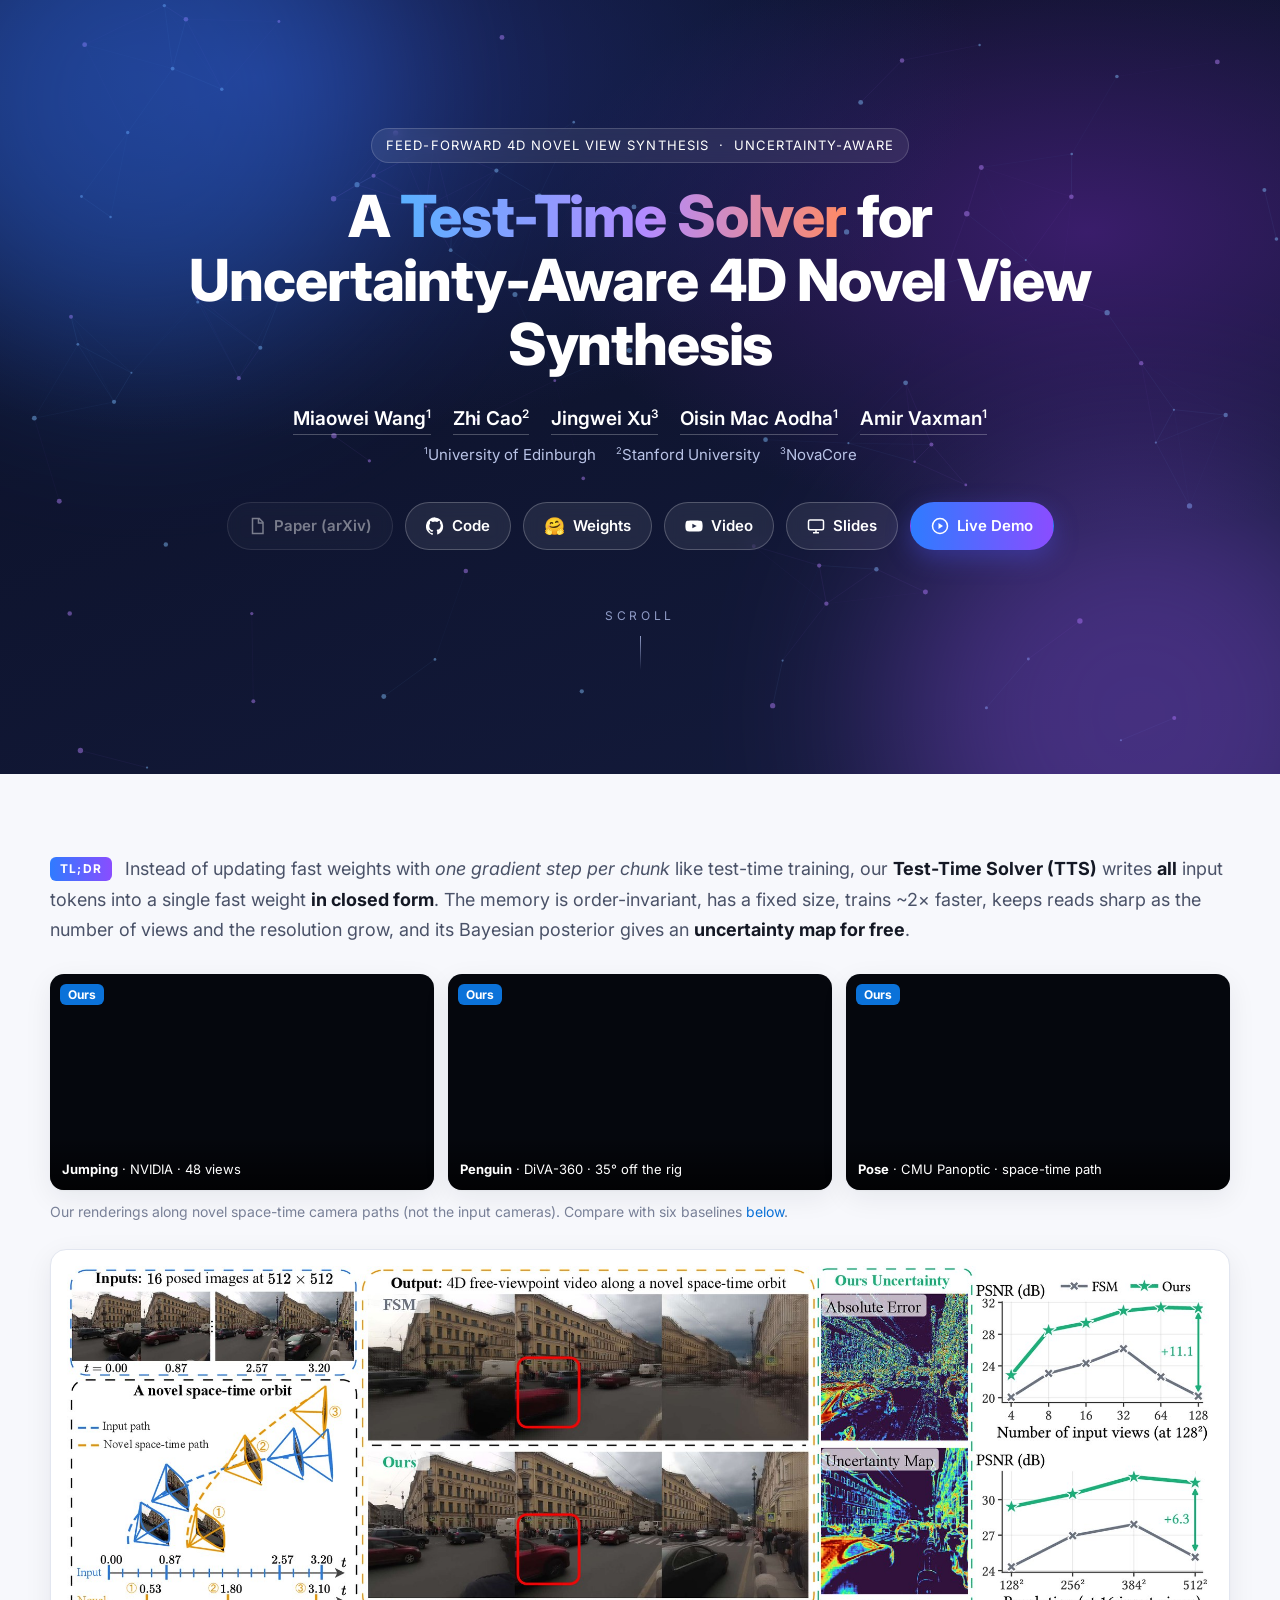
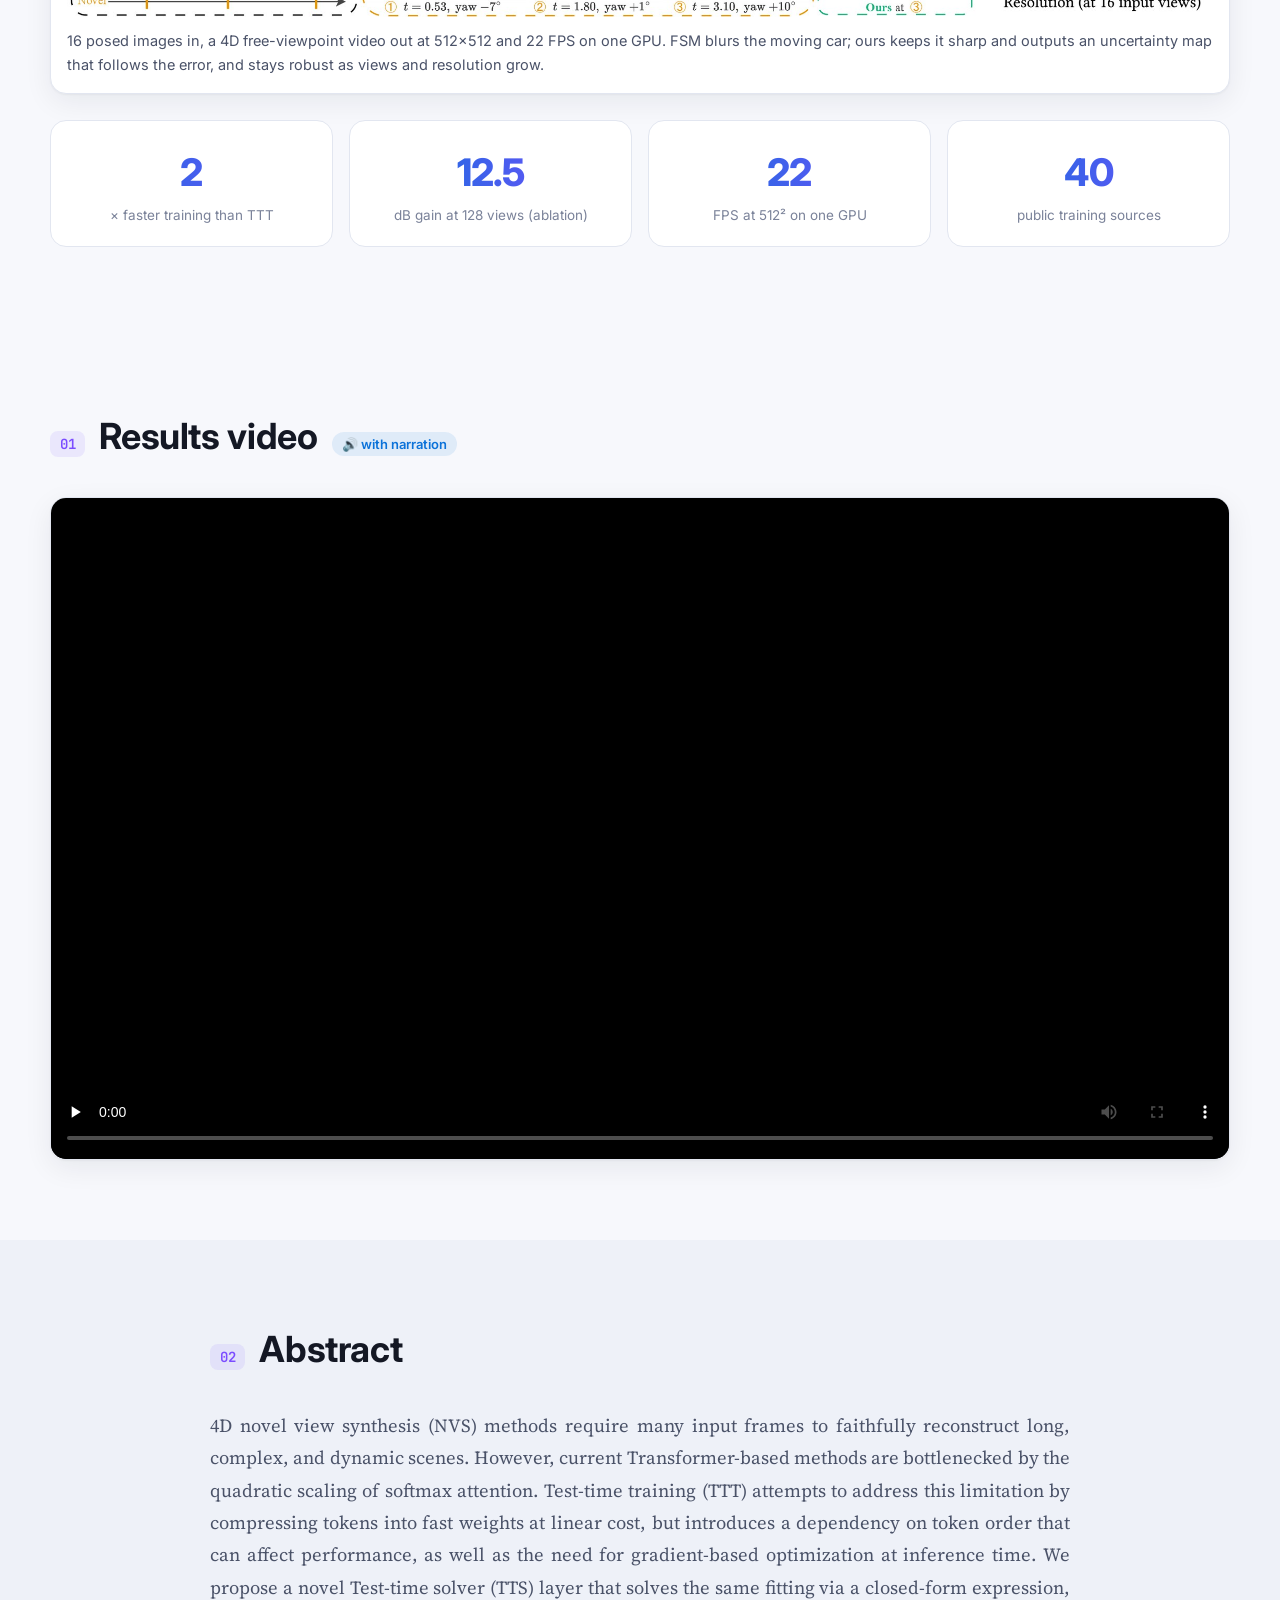
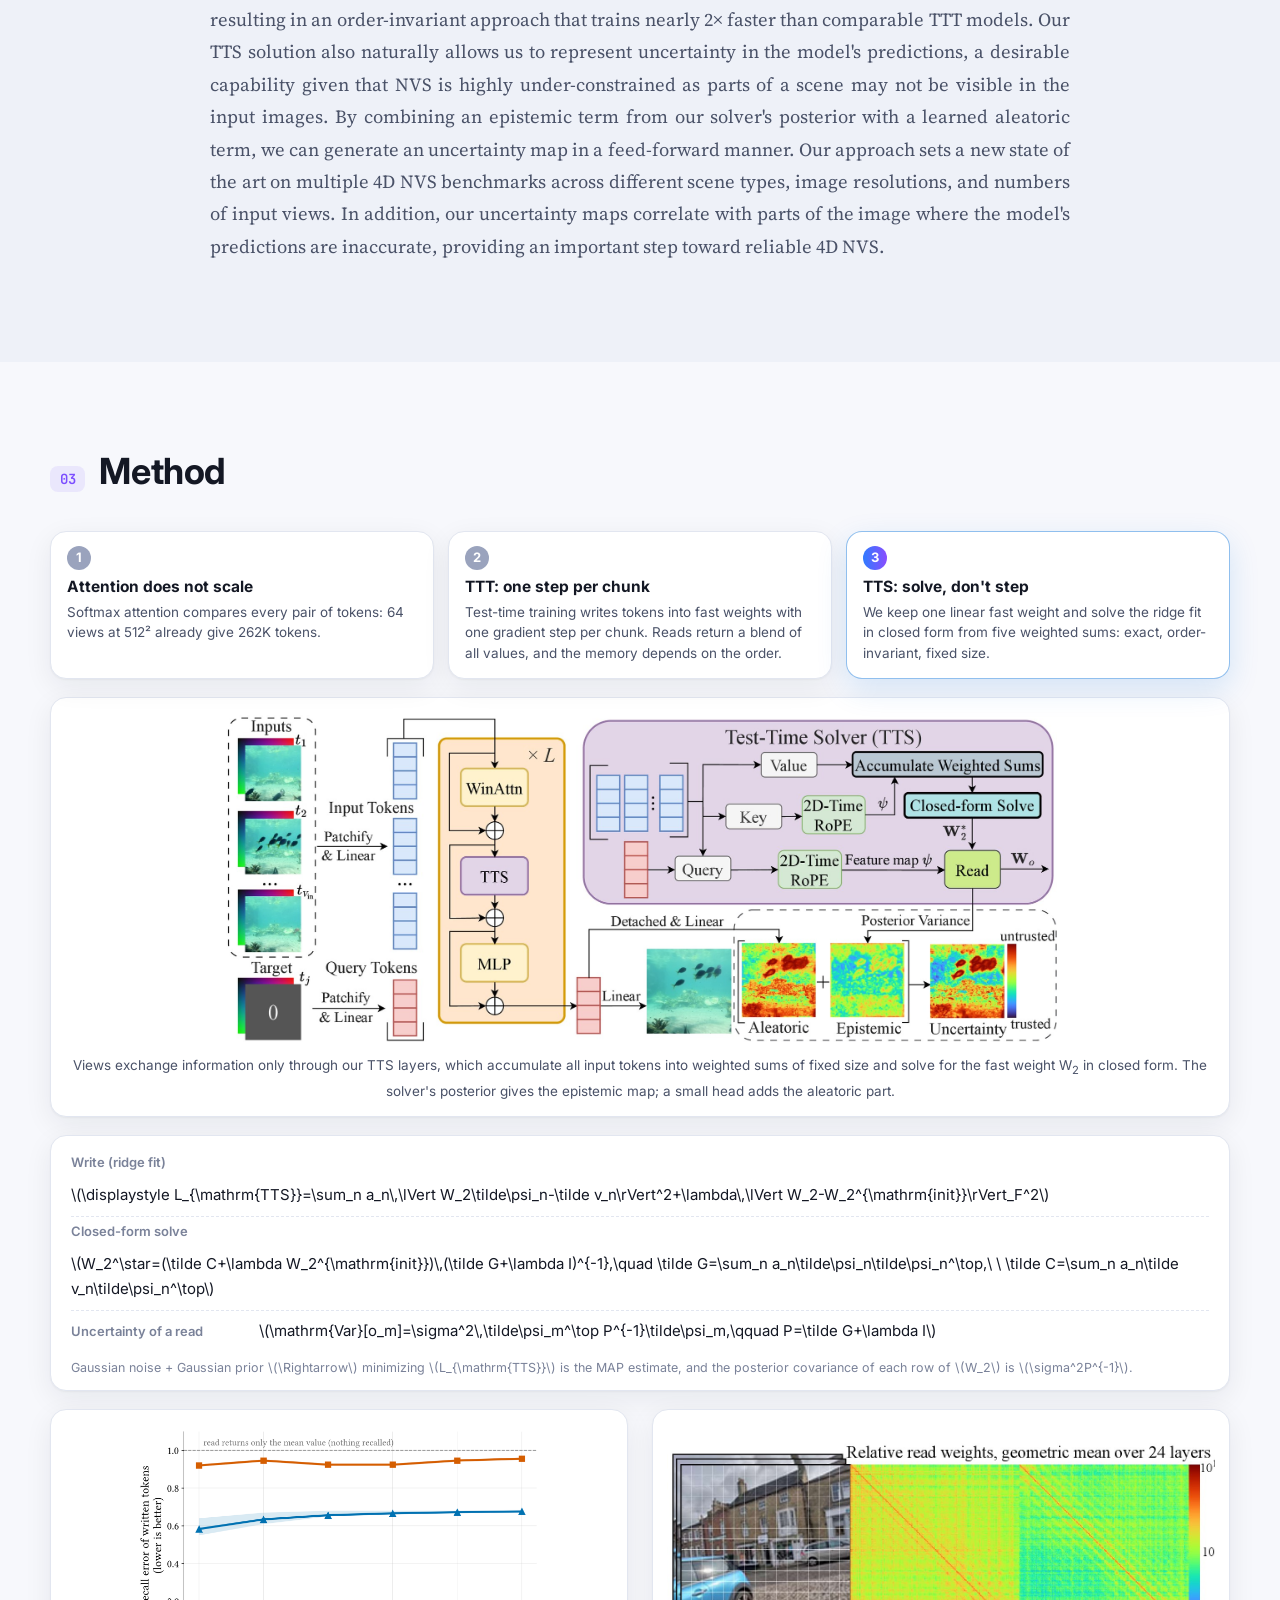
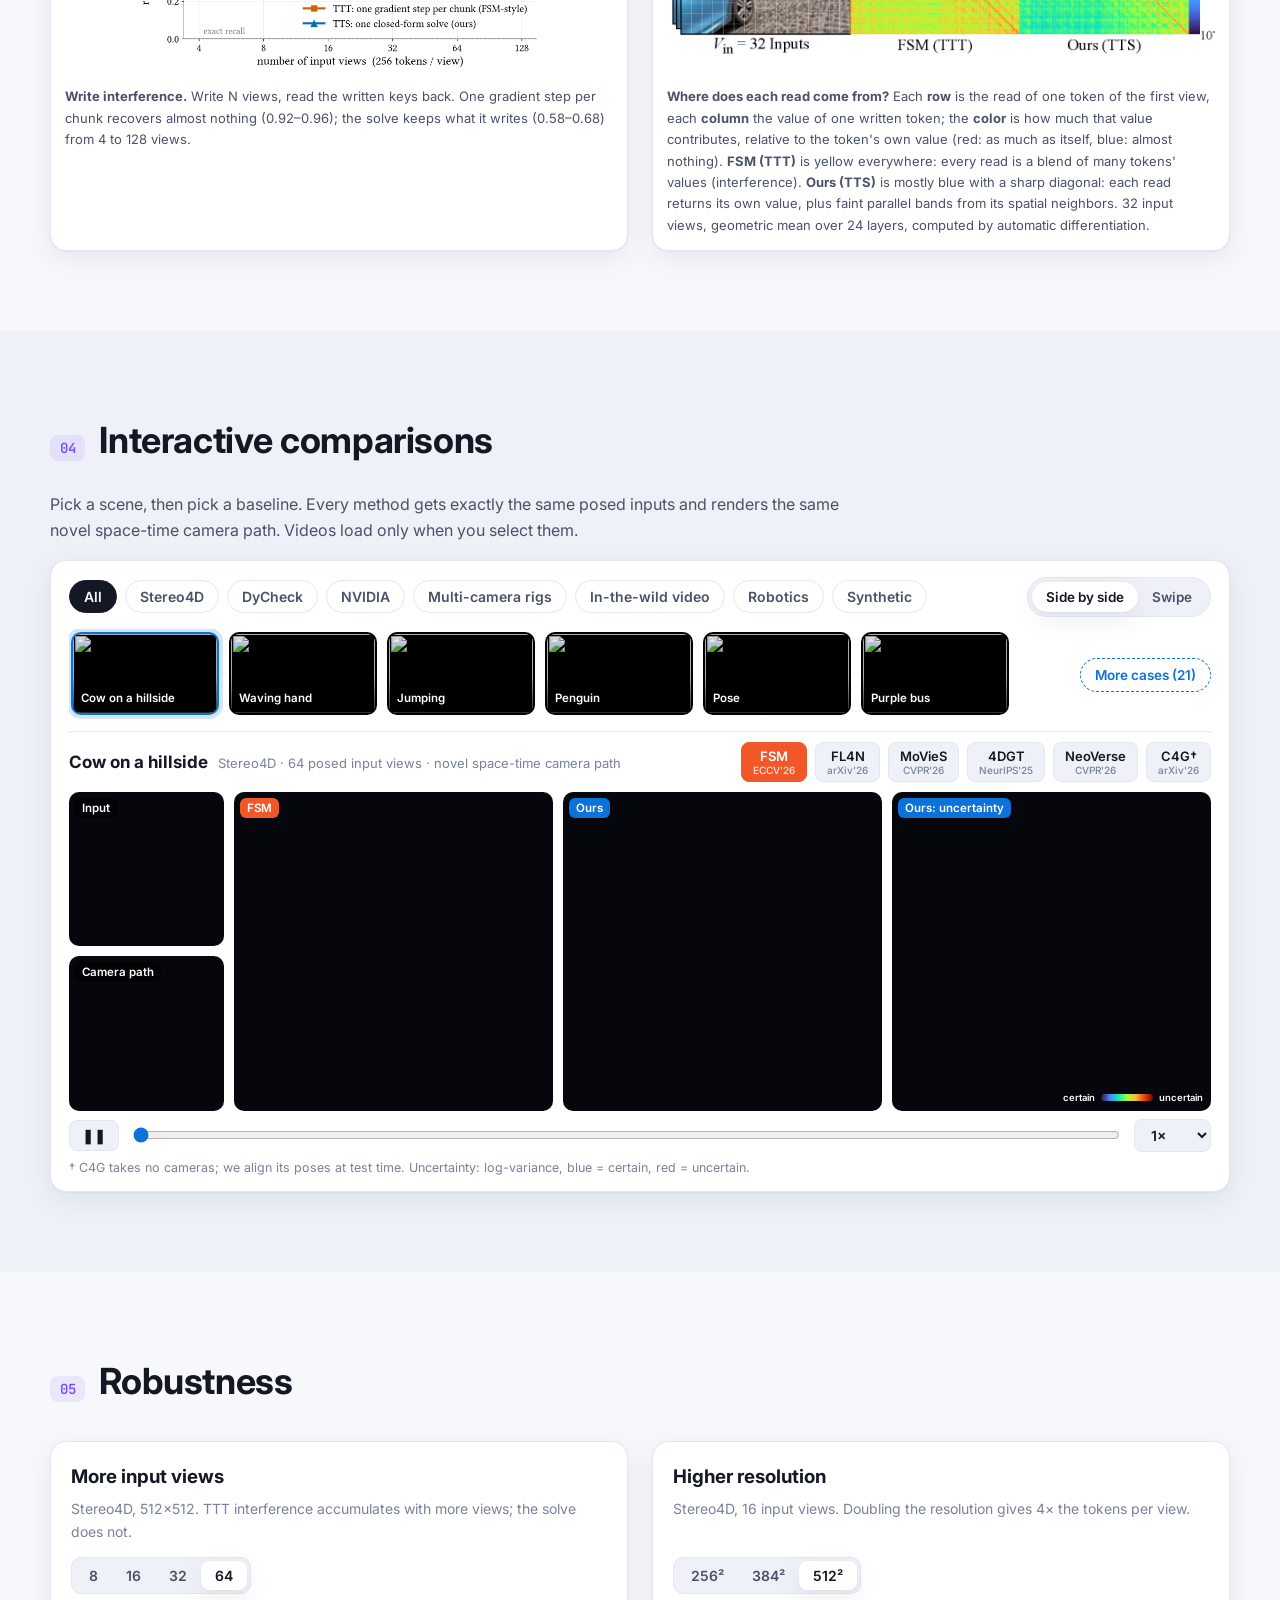
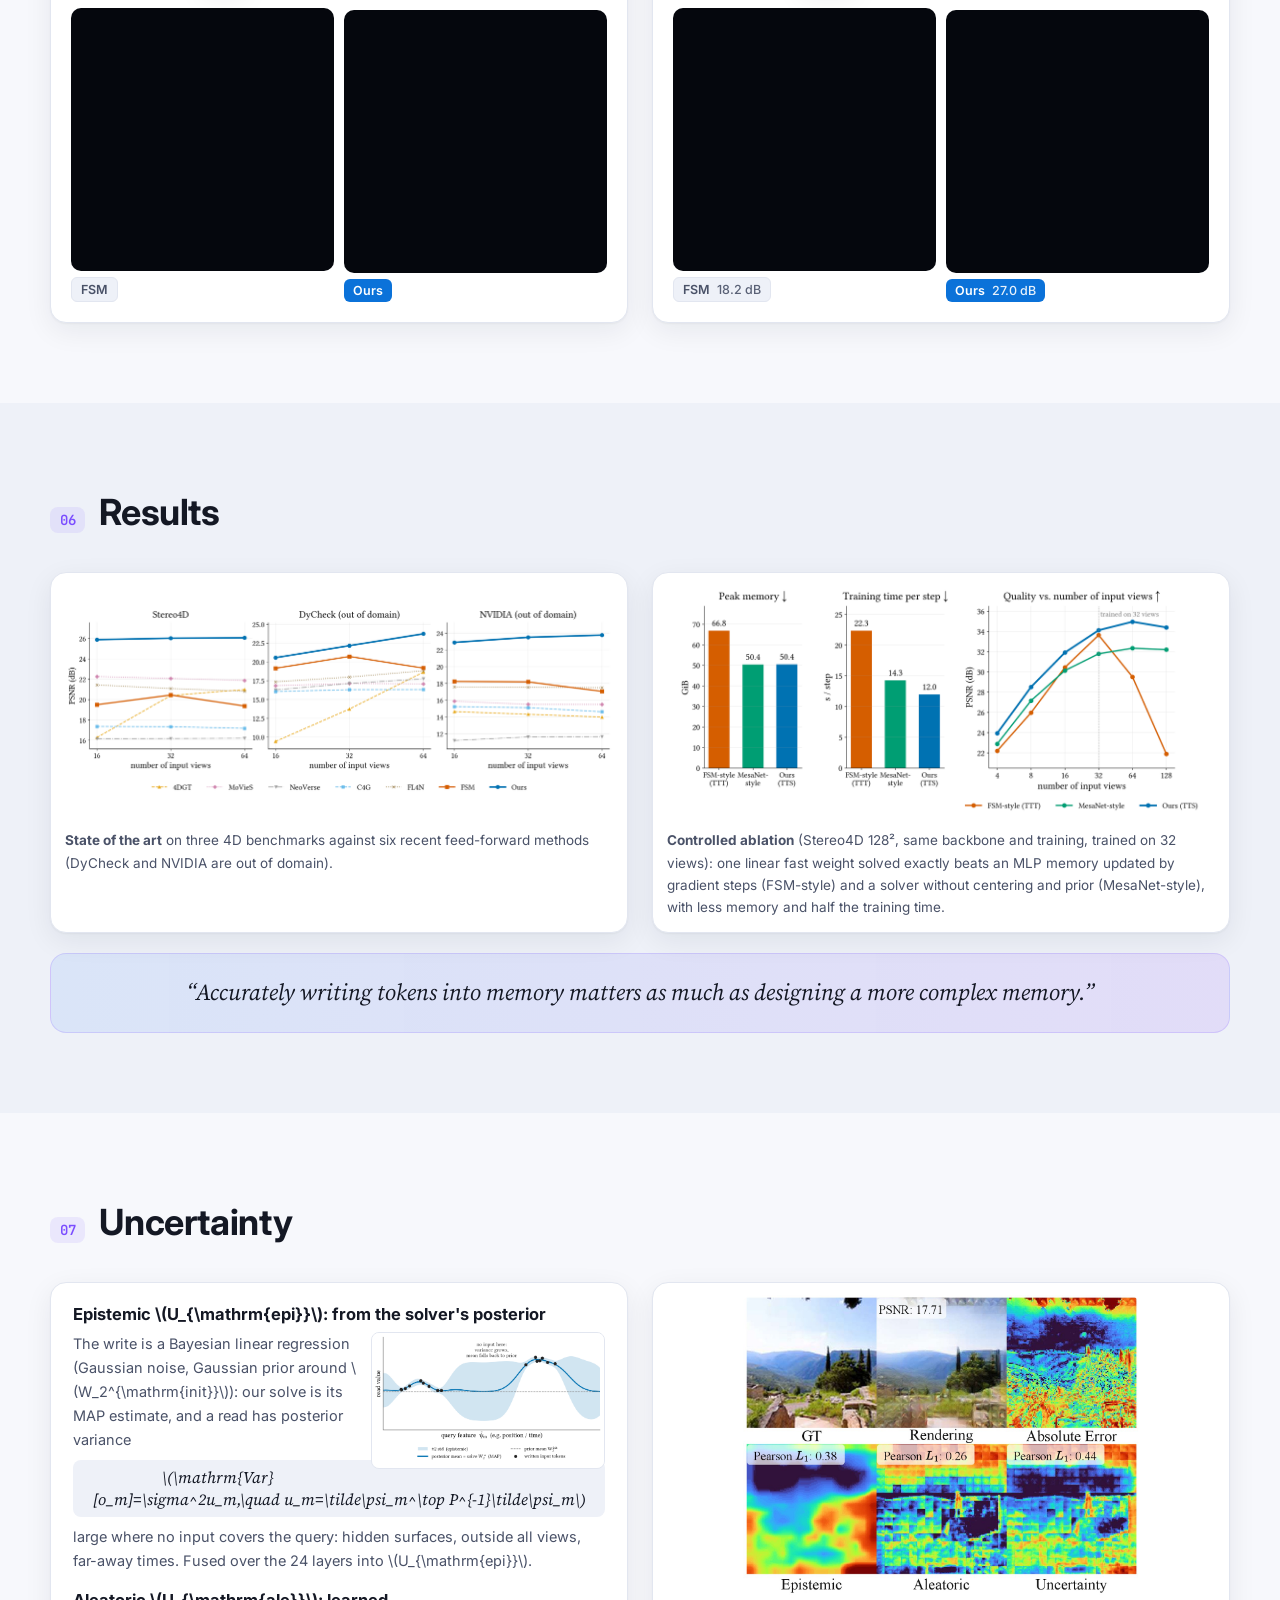
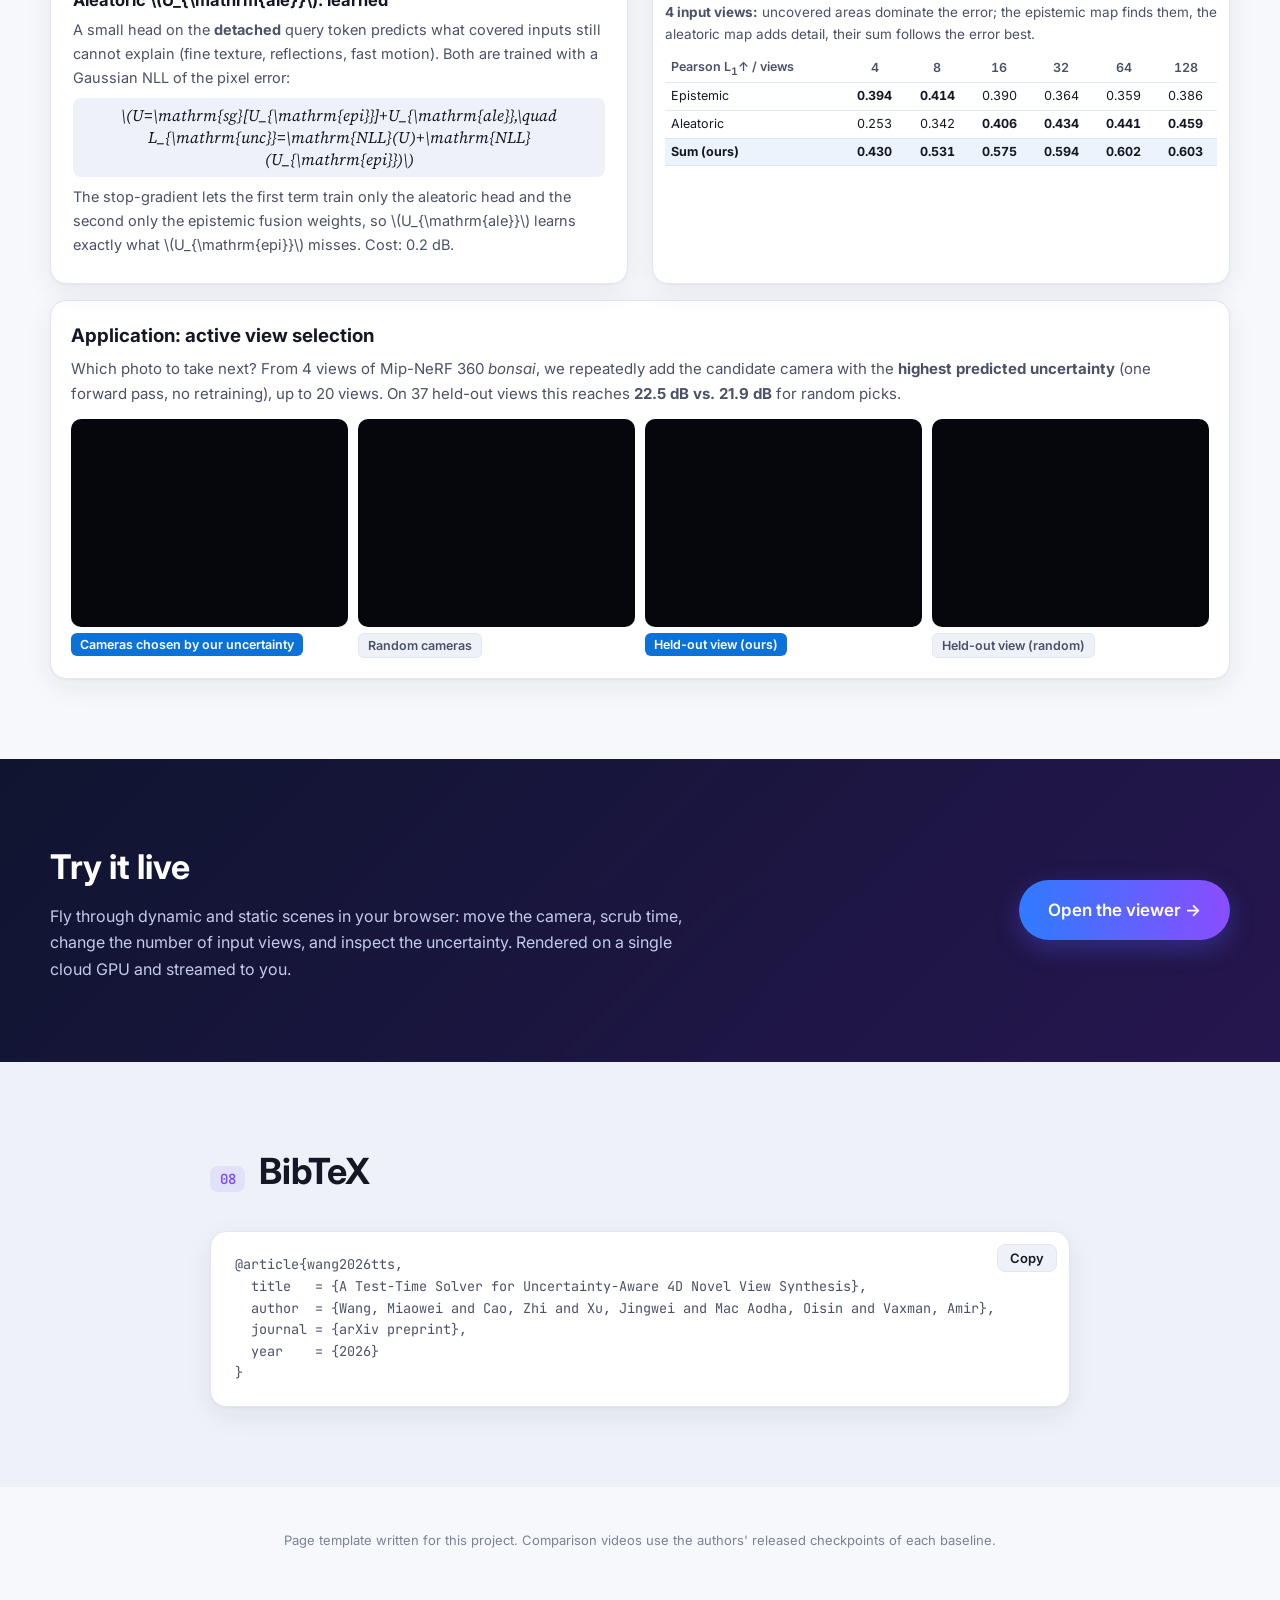
==== docs/index.html @ 7bef9f1d "Active view selection: concise text Co-Authored-By: Claude Opus 5.5 <noreply@anthropic.com>" ====
<!DOCTYPE html>
<html lang="en">
<head>
<meta charset="utf-8">
<meta name="viewport" content="width=device-width, initial-scale=1">
<title>TTS: A Test-Time Solver for Uncertainty-Aware 4D Novel View Synthesis</title>
<meta name="description" content="A feed-forward 4D novel view synthesis model built on a closed-form test-time solver layer, with per-pixel uncertainty maps.">
<meta property="og:title" content="A Test-Time Solver for Uncertainty-Aware 4D Novel View Synthesis">
<meta property="og:description" content="Write all input tokens into one fast weight in closed form: order-invariant, ~2x faster to train than TTT, and uncertainty for free.">
<meta property="og:image" content="static/img/teaser.jpg">
<link rel="icon" href="static/img/favicon.svg" type="image/svg+xml">
<link rel="preconnect" href="https://fonts.googleapis.com">
<link rel="preconnect" href="https://fonts.gstatic.com" crossorigin>
<link href="https://fonts.googleapis.com/css2?family=Inter:wght@400;500;600;700;800&family=JetBrains+Mono:wght@400;500&family=Source+Serif+4:ital,opsz,wght@0,8..60,400;0,8..60,600;1,8..60,400&display=swap" rel="stylesheet">
<link rel="stylesheet" href="https://cdn.jsdelivr.net/npm/katex@0.16.11/dist/katex.min.css">
<script defer src="https://cdn.jsdelivr.net/npm/katex@0.16.11/dist/katex.min.js"></script>
<script defer src="https://cdn.jsdelivr.net/npm/katex@0.16.11/dist/contrib/auto-render.min.js"
  onload="renderMathInElement(document.body,{delimiters:[{left:'\\[',right:'\\]',display:true},{left:'\\(',right:'\\)',display:false}]})"></script>
<link rel="stylesheet" href="static/css/style.css?v=20261127115104">
</head>
<body>

<!-- ======================= HERO ======================= -->
<header class="hero">
  <canvas id="hero-canvas" aria-hidden="true"></canvas>
  <div class="hero-glow g1"></div><div class="hero-glow g2"></div>
  <div class="hero-inner">
    <div class="badge">Feed-forward 4D Novel View Synthesis &nbsp;·&nbsp; Uncertainty-Aware</div>
    <h1>A <span class="grad">Test-Time Solver</span> for<br>Uncertainty-Aware 4D Novel View Synthesis</h1>
    <div class="authors">
      <a href="https://wangmiaowei.github.io/" target="_blank" rel="noopener">Miaowei Wang<sup>1</sup></a>
      <a href="https://excitedbutter.github.io/" target="_blank" rel="noopener">Zhi Cao<sup>2</sup></a>
      <a href="https://github.com/xjwxjw" target="_blank" rel="noopener">Jingwei Xu<sup>3</sup></a>
      <a href="https://homepages.inf.ed.ac.uk/omacaod/" target="_blank" rel="noopener">Oisin Mac Aodha<sup>1</sup></a>
      <a href="https://avaxman.github.io/" target="_blank" rel="noopener">Amir Vaxman<sup>1</sup></a>
    </div>
    <div class="affils">
      <span><sup>1</sup>University of Edinburgh</span>
      <span><sup>2</sup>Stanford University</span>
      <span><sup>3</sup>NovaCore</span>
    </div>
    <nav class="links">
      <a class="btn" id="lnk-paper" href="#" target="_blank" rel="noopener"><svg viewBox="0 0 24 24"><path d="M6 2h9l5 5v15H6z" fill="none" stroke="currentColor" stroke-width="2"/><path d="M14 2v6h6" fill="none" stroke="currentColor" stroke-width="2"/></svg>Paper (arXiv)</a>
      <a class="btn" id="lnk-code" href="https://github.com/wangmiaowei/TTS4D" target="_blank" rel="noopener"><svg viewBox="0 0 24 24"><path fill="currentColor" d="M12 .5a12 12 0 0 0-3.8 23.4c.6.1.8-.3.8-.6v-2.1c-3.3.7-4-1.6-4-1.6-.6-1.4-1.3-1.8-1.3-1.8-1.1-.7.1-.7.1-.7 1.2.1 1.8 1.2 1.8 1.2 1.1 1.8 2.8 1.3 3.5 1 .1-.8.4-1.3.8-1.6-2.7-.3-5.5-1.3-5.5-6 0-1.3.5-2.4 1.2-3.2-.1-.3-.5-1.5.1-3.2 0 0 1-.3 3.3 1.2a11.5 11.5 0 0 1 6 0C17.3 4.7 18.3 5 18.3 5c.6 1.7.2 2.9.1 3.2.8.8 1.2 1.9 1.2 3.2 0 4.6-2.8 5.6-5.5 5.9.4.4.8 1.1.8 2.2v3.3c0 .3.2.7.8.6A12 12 0 0 0 12 .5z"/></svg>Code</a>
      <a class="btn" id="lnk-hf" href="https://huggingface.co/miaoweiwang/TTS4D" target="_blank" rel="noopener"><span class="emoji">🤗</span>Weights</a>
      <a class="btn" id="lnk-video" href="#video"><svg viewBox="0 0 24 24"><path fill="currentColor" d="M23 7.2a3 3 0 0 0-2.1-2.1C19 4.6 12 4.6 12 4.6s-7 0-8.9.5A3 3 0 0 0 1 7.2 31 31 0 0 0 .5 12a31 31 0 0 0 .5 4.8 3 3 0 0 0 2.1 2.1c1.9.5 8.9.5 8.9.5s7 0 8.9-.5a3 3 0 0 0 2.1-2.1 31 31 0 0 0 .5-4.8 31 31 0 0 0-.5-4.8zM9.8 15.1V8.9l5.8 3.1z"/></svg>Video</a>
      <a class="btn" id="lnk-slides" href="https://huggingface.co/datasets/miaoweiwang/TTS4D-media/resolve/main/slides/TTS_talk.pptx" target="_blank" rel="noopener"><svg viewBox="0 0 24 24"><rect x="2" y="4" width="20" height="13" rx="2" fill="none" stroke="currentColor" stroke-width="2"/><path d="M12 17v4M8 21h8" stroke="currentColor" stroke-width="2"/></svg>Slides</a>
      <a class="btn btn-accent" id="lnk-demo" href="demo.html" target="_blank" rel="noopener"><svg viewBox="0 0 24 24"><circle cx="12" cy="12" r="10" fill="none" stroke="currentColor" stroke-width="2"/><path fill="currentColor" d="M10 8l6 4-6 4z"/></svg>Live Demo</a>
    </nav>
    <div class="scroll-hint" aria-hidden="true">scroll</div>
  </div>
</header>

<nav class="topnav" id="topnav" aria-label="sections">
  <a class="brand" href="#">TTS</a>
  <div class="tn-links">
    <a href="#video">Video</a><a href="#method">Method</a><a href="#compare">Comparisons</a><a href="#robust">Robustness</a>
    <a href="#results">Results</a><a href="#uncertainty">Uncertainty</a><a href="#demo">Demo</a><a href="#bibtex">BibTeX</a>
  </div>
  <div class="tn-ext">
    <a href="https://github.com/wangmiaowei/TTS4D" target="_blank" rel="noopener">Code</a>
    <a href="https://huggingface.co/miaoweiwang/TTS4D" target="_blank" rel="noopener">🤗</a>
  </div>
</nav>

<main>

<!-- ======================= TEASER ======================= -->
<section class="section teaser" id="teaser">
  <div class="container">
    <div class="tldr">
      <span class="tag">TL;DR</span>
      Instead of updating fast weights with <em>one gradient step per chunk</em> like test-time training, our
      <b>Test-Time Solver (TTS)</b> writes <b>all</b> input tokens into a single fast weight <b>in closed form</b>.
      The memory is order-invariant, has a fixed size, trains ~2&times; faster, keeps reads sharp as the number of views and the
      resolution grow, and its Bayesian posterior gives an <b>uncertainty map for free</b>.
    </div>
    <div class="reel" id="reel">
      <figure><video muted playsinline loop preload="none" data-src="cmp/nvidia__Jumping_fv4-dn/Ours.mp4" poster=""></video>
        <figcaption><b>Jumping</b> · NVIDIA · 48 views</figcaption></figure>
      <figure><video muted playsinline loop preload="none" data-src="cmp/diva360__penguin_fv4-cone-a35/Ours.mp4"></video>
        <figcaption><b>Penguin</b> · DiVA-360 · 35&deg; off the rig</figcaption></figure>
      <figure><video muted playsinline loop preload="none" data-src="cmp/cmu_panoptic__171204_pose6_fv4-st/Ours.mp4"></video>
        <figcaption><b>Pose</b> · CMU Panoptic · space-time path</figcaption></figure>
    </div>
    <p class="reel-note">Our renderings along novel space-time camera paths (not the input cameras). Compare with six baselines <a href="#compare">below</a>.</p>
    <figure class="card fig">
      <img src="static/img/teaser.jpg" alt="Teaser: 16 posed inputs, novel space-time orbit, FSM vs ours, uncertainty, robustness plots" loading="lazy">
      <figcaption>16 posed images in, a 4D free-viewpoint video out at 512&times;512 and 22&nbsp;FPS on one GPU. FSM blurs the moving car;
        ours keeps it sharp and outputs an uncertainty map that follows the error, and stays robust as views and resolution grow.</figcaption>
    </figure>
    <div class="stats">
      <div class="stat"><div class="num" data-count="2">0</div><div class="lbl">&times; faster training than TTT</div></div>
      <div class="stat"><div class="num" data-count="12.5" data-dec="1">0</div><div class="lbl">dB gain at 128 views (ablation)</div></div>
      <div class="stat"><div class="num" data-count="22">0</div><div class="lbl">FPS at 512&sup2; on one GPU</div></div>
      <div class="stat"><div class="num" data-count="40">0</div><div class="lbl">public training sources</div></div>
    </div>
  </div>
</section>

<!-- ======================= VIDEO ======================= -->
<section class="section" id="video">
  <div class="container">
    <h2 class="section-title"><span>01</span>Results video <em class="pill">&#128266; with narration</em></h2>
    <div class="video-embed card" id="yt-wrap" data-yt="">
      <div class="yt-placeholder">
        <p>Narrated results video (3:50): comparisons, robustness, uncertainty and the live viewer.</p>
        <p class="muted">YouTube link coming soon.</p>
      </div>
    </div>
  </div>
</section>

<!-- ======================= ABSTRACT ======================= -->
<section class="section alt" id="abstract">
  <div class="container narrow">
    <h2 class="section-title"><span>02</span>Abstract</h2>
    <p class="abstract">
      4D novel view synthesis (NVS) methods require many input frames to faithfully reconstruct long, complex, and dynamic scenes.
      However, current Transformer-based methods are bottlenecked by the quadratic scaling of softmax attention. Test-time training (TTT)
      attempts to address this limitation by compressing tokens into fast weights at linear cost, but introduces a dependency on token order
      that can affect performance, as well as the need for gradient-based optimization at inference time. We propose a novel Test-time solver
      (TTS) layer that solves the same fitting via a closed-form expression, resulting in an order-invariant approach that trains nearly
      2&times; faster than comparable TTT models. Our TTS solution also naturally allows us to represent uncertainty in the model's predictions,
      a desirable capability given that NVS is highly under-constrained as parts of a scene may not be visible in the input images. By combining
      an epistemic term from our solver's posterior with a learned aleatoric term, we can generate an uncertainty map in a feed-forward manner.
      Our approach sets a new state of the art on multiple 4D NVS benchmarks across different scene types, image resolutions, and numbers of
      input views. In addition, our uncertainty maps correlate with parts of the image where the model's predictions are inaccurate, providing
      an important step toward reliable 4D NVS.
    </p>
  </div>
</section>

<!-- ======================= METHOD ======================= -->
<section class="section" id="method">
  <div class="container">
    <h2 class="section-title"><span>03</span>Method</h2>
    <div class="steps">
      <div class="step card"><div class="step-n">1</div><h3>Attention does not scale</h3>
        <p>Softmax attention compares every pair of tokens: 64 views at 512&sup2; already give 262K tokens.</p></div>
      <div class="step card"><div class="step-n">2</div><h3>TTT: one step per chunk</h3>
        <p>Test-time training writes tokens into fast weights with one gradient step per chunk. Reads return a blend of all values, and the memory depends on the order.</p></div>
      <div class="step card hl"><div class="step-n">3</div><h3>TTS: solve, don't step</h3>
        <p>We keep one linear fast weight and solve the ridge fit in closed form from five weighted sums: exact, order-invariant, fixed size.</p></div>
    </div>
    <figure class="card fig">
      <img src="static/img/overview.jpg" alt="Model overview" loading="lazy">
      <figcaption>Views exchange information only through our TTS layers, which accumulate all input tokens into weighted sums of fixed size
        and solve for the fast weight W<sub>2</sub> in closed form. The solver's posterior gives the epistemic map; a small head adds the aleatoric part.</figcaption>
    </figure>

    <div class="eq card">
      <div class="eq-row"><span class="eq-lbl">Write (ridge fit)</span>
        <span class="math">\(\displaystyle L_{\mathrm{TTS}}=\sum_n a_n\,\lVert W_2\tilde\psi_n-\tilde v_n\rVert^2+\lambda\,\lVert W_2-W_2^{\mathrm{init}}\rVert_F^2\)</span></div>
      <div class="eq-row"><span class="eq-lbl">Closed-form solve</span>
        <span class="math">\(W_2^\star=(\tilde C+\lambda W_2^{\mathrm{init}})\,(\tilde G+\lambda I)^{-1},\quad \tilde G=\sum_n a_n\tilde\psi_n\tilde\psi_n^\top,\ \ \tilde C=\sum_n a_n\tilde v_n\tilde\psi_n^\top\)</span></div>
      <div class="eq-row"><span class="eq-lbl">Uncertainty of a read</span>
        <span class="math">\(\mathrm{Var}[o_m]=\sigma^2\,\tilde\psi_m^\top P^{-1}\tilde\psi_m,\qquad P=\tilde G+\lambda I\)</span></div>
      <p class="muted small">Gaussian noise + Gaussian prior \(\Rightarrow\) minimizing \(L_{\mathrm{TTS}}\) is the MAP estimate, and the posterior covariance of each row of \(W_2\) is \(\sigma^2P^{-1}\).</p>
    </div>

    <div class="two">
      <figure class="card fig">
        <img src="static/img/interference.png" alt="Recall error vs number of views, TTT vs TTS" loading="lazy">
        <figcaption><b>Write interference.</b> Write N views, read the written keys back. One gradient step per chunk recovers almost nothing (0.92&ndash;0.96);
          the solve keeps what it writes (0.58&ndash;0.68) from 4 to 128 views.</figcaption>
      </figure>
      <figure class="card fig">
        <img src="static/img/readweights.jpg" alt="Relative read weights FSM vs TTS" loading="lazy">
        <figcaption><b>Where does each read come from?</b> Each <b>row</b> is the read of one token of the first view, each <b>column</b> the value
          of one written token; the <b>color</b> is how much that value contributes, relative to the token's own value (red: as much as itself, blue: almost
          nothing). <b>FSM (TTT)</b> is yellow everywhere: every read is a blend of many tokens' values (interference).
          <b>Ours (TTS)</b> is mostly blue with a sharp diagonal: each read returns its own value, plus faint parallel bands from its spatial neighbors.
          32 input views, geometric mean over 24 layers, computed by automatic differentiation.</figcaption>
      </figure>
    </div>
  </div>
</section>

<!-- ======================= COMPARISONS ======================= -->
<section class="section alt" id="compare">
  <div class="container">
    <h2 class="section-title"><span>04</span>Interactive comparisons</h2>
    <p class="lead">Pick a scene, then pick a baseline. Every method gets exactly the same posed inputs and renders the same novel space-time camera path.
      Videos load only when you select them.</p>

    <div class="cmp card" id="viewer">
      <div class="cmp-top">
        <div class="filters" id="ds-filters"></div>
        <div class="mode-toggle" role="tablist">
          <button class="active" data-mode="side">Side by side</button>
          <button data-mode="swipe">Swipe</button>
        </div>
      </div>
      <div class="case-strip">
        <div class="cases" id="case-grid"></div>
        <button class="btn-more" id="btn-more">More cases <span id="more-count"></span></button>
      </div>
      <div class="cmp-head">
        <div class="cmp-title"><span class="viewer-title" id="v-title">Select a scene</span><span class="viewer-sub" id="v-sub"></span></div>
        <div class="method-bar" id="method-bar"></div>
      </div>
      <div class="stage" id="stage">
        <div class="band" id="band">
          <div class="stack">
            <div class="pane sm"><div class="pane-lbl">Input</div><video muted playsinline loop preload="none" data-role="input"></video></div>
            <div class="pane sm"><div class="pane-lbl">Camera path</div><video muted playsinline loop preload="none" data-role="camera"></video></div>
          </div>
          <div class="pair" id="main-side">
            <div class="pane big"><div class="pane-lbl method" id="bl-lbl">Baseline</div><video muted playsinline loop preload="none" data-role="base"></video></div>
            <div class="pane big"><div class="pane-lbl ours">Ours</div><video muted playsinline loop preload="none" data-role="ours"></video></div>
          </div>
          <div class="swipe-wrap" id="main-swipe" hidden>
            <video muted playsinline loop preload="none" data-role="swipe-ours"></video>
            <div class="swipe-top" id="swipe-top"><video muted playsinline loop preload="none" data-role="swipe-base"></video></div>
            <div class="swipe-handle" id="swipe-handle"><span></span></div>
            <div class="pane-lbl method sl" id="swipe-bl-lbl">Baseline</div><div class="pane-lbl ours sr">Ours</div>
          </div>
          <div class="pane big"><div class="pane-lbl ours">Ours: uncertainty</div><video muted playsinline loop preload="none" data-role="unc"></video>
            <div class="cbar"><span>certain</span><i></i><span>uncertain</span></div></div>
        </div>
        <div class="controls">
          <button id="btn-play" class="ctl">❚❚</button>
          <input type="range" id="seek" min="0" max="1000" value="0">
          <select id="speed" class="ctl"><option value="0.5">0.5&times;</option><option value="1" selected>1&times;</option></select>
        </div>
      </div>
      <p class="muted small cmp-note">&dagger; C4G takes no cameras; we align its poses at test time. Uncertainty: log-variance, blue = certain, red = uncertain.</p>
    </div>
  </div>
</section>

<!-- ======================= ROBUSTNESS ======================= -->
<section class="section" id="robust">
  <div class="container">
    <h2 class="section-title"><span>05</span>Robustness</h2>
    <div class="two">
      <div class="card rob">
        <h3>More input views</h3>
        <p class="muted small">Stereo4D, 512&times;512. TTT interference accumulates with more views; the solve does not.</p>
        <div class="seg" id="seg-views">
          <button data-v="8">8</button><button data-v="16">16</button><button data-v="32">32</button><button data-v="64" class="active">64</button>
        </div>
        <div class="pair">
          <div class="pane"><div class="pane-lbl">FSM</div><video muted playsinline loop preload="none" id="rv-fsm"></video></div>
          <div class="pane"><div class="pane-lbl ours">Ours</div><video muted playsinline loop preload="none" id="rv-ours"></video></div>
        </div>
        <button class="btn-load" data-load="views">&#9654; Load videos</button>
      </div>
      <div class="card rob">
        <h3>Higher resolution</h3>
        <p class="muted small">Stereo4D, 16 input views. Doubling the resolution gives 4&times; the tokens per view.</p>
        <div class="seg" id="seg-res">
          <button data-r="256">256&sup2;</button><button data-r="384">384&sup2;</button><button data-r="512" class="active">512&sup2;</button>
        </div>
        <div class="pair">
          <div class="pane"><div class="pane-lbl">FSM <span class="psnr" id="rr-fsm-p"></span></div><video muted playsinline loop preload="none" id="rr-fsm"></video></div>
          <div class="pane"><div class="pane-lbl ours">Ours <span class="psnr" id="rr-ours-p"></span></div><video muted playsinline loop preload="none" id="rr-ours"></video></div>
        </div>
        <button class="btn-load" data-load="res">&#9654; Load videos</button>
      </div>
    </div>
  </div>
</section>

<!-- ======================= RESULTS ======================= -->
<section class="section alt" id="results">
  <div class="container">
    <h2 class="section-title"><span>06</span>Results</h2>
    <div class="two res">
      <figure class="card fig">
        <img src="static/img/sota_views.png" alt="PSNR vs number of input views on Stereo4D, DyCheck and NVIDIA" loading="lazy">
        <figcaption><b>State of the art</b> on three 4D benchmarks against six recent feed-forward methods (DyCheck and NVIDIA are out of domain).</figcaption>
      </figure>
      <figure class="card fig">
        <img src="static/img/speed_mem_psnr.png" alt="Memory, speed and PSNR ablation" loading="lazy">
        <figcaption><b>Controlled ablation</b> (Stereo4D 128&sup2;, same backbone and training, trained on 32 views): one linear fast weight solved exactly
          beats an MLP memory updated by gradient steps (FSM-style) and a solver without centering and prior (MesaNet-style), with less memory and half the training time.</figcaption>
      </figure>
    </div>
    <div class="quote-band"><p>&ldquo;Accurately writing tokens into memory matters as much as designing a more complex memory.&rdquo;</p></div>
  </div>
</section>

<!-- ======================= UNCERTAINTY ======================= -->
<section class="section" id="uncertainty">
  <div class="container">
    <h2 class="section-title"><span>07</span>Uncertainty</h2>
    <div class="two unc">
      <div class="card text">
        <h3>Epistemic \(U_{\mathrm{epi}}\): from the solver's posterior</h3>
        <img class="epi-plot" src="static/img/bayes_1d.png" alt="1D Bayesian linear regression: narrow band near written tokens, wide band away from them" loading="lazy">
        <p>The write is a Bayesian linear regression (Gaussian noise, Gaussian prior around \(W_2^{\mathrm{init}}\)): our solve is its MAP estimate,
          and a read has posterior variance</p>
        <div class="math-line">\(\mathrm{Var}[o_m]=\sigma^2u_m,\quad u_m=\tilde\psi_m^\top P^{-1}\tilde\psi_m\)</div>
        <p>large where no input covers the query: hidden surfaces, outside all views, far-away times. Fused over the 24 layers into \(U_{\mathrm{epi}}\).</p>
        <h3>Aleatoric \(U_{\mathrm{ale}}\): learned</h3>
        <p>A small head on the <b>detached</b> query token predicts what covered inputs still cannot explain (fine texture, reflections, fast motion).
          Both are trained with a Gaussian NLL of the pixel error:</p>
        <div class="math-line">\(U=\mathrm{sg}[U_{\mathrm{epi}}]+U_{\mathrm{ale}},\quad L_{\mathrm{unc}}=\mathrm{NLL}(U)+\mathrm{NLL}(U_{\mathrm{epi}})\)</div>
        <p class="small muted">The stop-gradient lets the first term train only the aleatoric head and the second only the epistemic fusion weights,
          so \(U_{\mathrm{ale}}\) learns exactly what \(U_{\mathrm{epi}}\) misses. Cost: 0.2&nbsp;dB.</p>
      </div>
      <figure class="card fig">
        <img src="static/img/unc_maps.jpg" alt="Epistemic, aleatoric and combined uncertainty" loading="lazy">
        <figcaption><b>4 input views:</b> uncovered areas dominate the error; the epistemic map finds them, the aleatoric map adds detail, their sum follows the error best.</figcaption>
        <table class="tbl">
          <thead><tr><th>Pearson L<sub>1</sub>&uarr; / views</th><th>4</th><th>8</th><th>16</th><th>32</th><th>64</th><th>128</th></tr></thead>
          <tbody>
            <tr><td>Epistemic</td><td><b>0.394</b></td><td><b>0.414</b></td><td>0.390</td><td>0.364</td><td>0.359</td><td>0.386</td></tr>
            <tr><td>Aleatoric</td><td>0.253</td><td>0.342</td><td><b>0.406</b></td><td><b>0.434</b></td><td><b>0.441</b></td><td><b>0.459</b></td></tr>
            <tr class="hl"><td>Sum (ours)</td><td>0.430</td><td>0.531</td><td>0.575</td><td>0.594</td><td>0.602</td><td>0.603</td></tr>
          </tbody>
        </table>
      </figure>
    </div>
    <div class="card avs">
      <h3>Application: active view selection</h3>
      <p class="avs-text">Which photo to take next? From 4 views of Mip-NeRF 360 <i>bonsai</i>, we repeatedly add the candidate camera with the
        <b>highest predicted uncertainty</b> (one forward pass, no retraining), up to 20 views. On 37 held-out views this reaches
        <b>22.5&nbsp;dB vs. 21.9&nbsp;dB</b> for random picks.</p>
      <div class="avs-grid">
        <div class="pane"><div class="pane-lbl ours">Cameras chosen by our uncertainty</div><video muted playsinline loop preload="none" data-src="avs/cams_active.mp4"></video></div>
        <div class="pane"><div class="pane-lbl">Random cameras</div><video muted playsinline loop preload="none" data-src="avs/cams_random.mp4"></video></div>
        <div class="pane"><div class="pane-lbl ours">Held-out view (ours)</div><video muted playsinline loop preload="none" data-src="avs/viewA_active.mp4"></video></div>
        <div class="pane"><div class="pane-lbl">Held-out view (random)</div><video muted playsinline loop preload="none" data-src="avs/viewA_random.mp4"></video></div>
      </div>
      <button class="btn-load" data-load="avs">&#9654; Load videos</button>
    </div>
  </div>
</section>

<!-- ======================= DEMO ======================= -->
<section class="section demo-sec" id="demo">
  <div class="container">
    <div class="demo-card">
      <div>
        <h2>Try it live</h2>
        <p>Fly through dynamic and static scenes in your browser: move the camera, scrub time, change the number of input views, and inspect the uncertainty.
          Rendered on a single cloud GPU and streamed to you.</p>
      </div>
      <a class="btn btn-accent big" href="demo.html" target="_blank" rel="noopener">Open the viewer &rarr;</a>
    </div>
  </div>
</section>

<!-- ======================= BIBTEX ======================= -->
<section class="section alt" id="bibtex">
  <div class="container narrow">
    <h2 class="section-title"><span>08</span>BibTeX</h2>
    <div class="bib card">
      <button class="copy" id="copy-bib">Copy</button>
<pre id="bib-text">@article{wang2026tts,
  title   = {A Test-Time Solver for Uncertainty-Aware 4D Novel View Synthesis},
  author  = {Wang, Miaowei and Cao, Zhi and Xu, Jingwei and Mac Aodha, Oisin and Vaxman, Amir},
  journal = {arXiv preprint},
  year    = {2026}
}</pre>
    </div>
  </div>
</section>

</main>

<footer class="footer">
  <p>Page template written for this project. Comparison videos use the authors' released checkpoints of each baseline.</p>
</footer>

<script src="static/js/config.js?v=20261127115104"></script>
<script src="static/js/cases.js?v=20261127115104"></script>
<script src="static/js/main.js?v=20261127115104"></script>
</body>
</html>
---- docs/static/css/style.css ----
:root {
  --bg: #f7f8fc;
  --bg-alt: #eef1f8;
  --card: #ffffff;
  --ink: #141824;
  --ink-2: #4a5268;
  --muted: #7a8299;
  --line: #e2e6f0;
  --accent: #0b72d9;
  --accent-2: #7b4dff;
  --warm: #f0582a;
  --ours: #0b72d9;
  --hero-1: #0a0f24;
  --hero-2: #141b3d;
  --radius: 16px;
  --shadow: 0 1px 2px rgba(20, 24, 36, .04), 0 8px 28px rgba(20, 24, 36, .07);
  color-scheme: light;
}
@media (prefers-color-scheme: dark) {
  :root {
    --bg: #0d1120; --bg-alt: #111629; --card: #161c33; --ink: #e9ecf6; --ink-2: #b7bed3; --muted: #8790aa;
    --line: #262e4a; --shadow: 0 1px 2px rgba(0,0,0,.3), 0 10px 30px rgba(0,0,0,.35); color-scheme: dark;
  }
}
* { box-sizing: border-box; }
html { scroll-behavior: smooth; }
body { margin: 0; background: var(--bg); color: var(--ink); font: 16px/1.65 Inter, system-ui, -apple-system, "Segoe UI", sans-serif; }
img { max-width: 100%; display: block; }
a { color: var(--accent); text-decoration: none; }
sup { font-size: .62em; }

/* ---------------- hero ---------------- */
.hero { position: relative; overflow: hidden; color: #fff; text-align: center;
  background: radial-gradient(1200px 600px at 20% 10%, #1d2a6b 0%, transparent 60%),
              radial-gradient(900px 500px at 85% 30%, #3a1d6b 0%, transparent 60%),
              linear-gradient(160deg, var(--hero-1), var(--hero-2));
  padding: 96px max(16px, env(safe-area-inset-left)) 72px; min-height: 86vh; display: flex; align-items: center; }
#hero-canvas { position: absolute; inset: 0; width: 100%; height: 100%; opacity: .55; }
.hero-glow { position: absolute; width: 520px; height: 520px; border-radius: 50%; filter: blur(90px); opacity: .35; animation: float 14s ease-in-out infinite; }
.hero-glow.g1 { background: #2f7bff; top: -160px; left: -120px; }
.hero-glow.g2 { background: #a259ff; bottom: -200px; right: -120px; animation-delay: -6s; }
@keyframes float { 0%,100% { transform: translate(0,0) } 50% { transform: translate(40px, 30px) } }
.hero-inner { position: relative; max-width: 1080px; margin: 0 auto; z-index: 2; }
.badge { display: inline-block; font-size: 13px; letter-spacing: .08em; text-transform: uppercase; padding: 6px 14px; border-radius: 999px;
  background: rgba(255,255,255,.08); border: 1px solid rgba(255,255,255,.16); backdrop-filter: blur(6px); margin-bottom: 22px; }
.hero h1 { font-size: clamp(30px, 5vw, 58px); line-height: 1.1; margin: 0 0 26px; font-weight: 800; letter-spacing: -.02em; text-wrap: balance; }
.grad { background: linear-gradient(90deg, #5ab0ff, #b28bff 55%, #ff8a65); -webkit-background-clip: text; background-clip: text; color: transparent; }
.authors { display: flex; flex-wrap: wrap; justify-content: center; gap: 6px 22px; font-size: 19px; font-weight: 600; }
.authors a { color: #fff; border-bottom: 1px solid rgba(255,255,255,.25); transition: color .15s, border-color .15s; }
.authors a:hover { color: #9cc8ff; border-color: #9cc8ff; }
.affils { display: flex; flex-wrap: wrap; justify-content: center; gap: 4px 20px; margin-top: 8px; color: #b9c3e6; font-size: 15px; }
.links { display: flex; flex-wrap: wrap; justify-content: center; gap: 12px; margin-top: 34px; }
.btn { display: inline-flex; align-items: center; gap: 8px; padding: 11px 20px; border-radius: 999px; font-weight: 600; font-size: 15px; color: #fff;
  background: rgba(255,255,255,.08); border: 1px solid rgba(255,255,255,.22); backdrop-filter: blur(8px); transition: transform .15s, background .2s, border-color .2s; }
.btn:hover { transform: translateY(-2px); background: rgba(255,255,255,.16); border-color: rgba(255,255,255,.45); }
.btn svg { width: 18px; height: 18px; }
.btn .emoji { font-size: 17px; line-height: 1; }
.btn-accent { background: linear-gradient(90deg, #2f7bff, #8a4dff); border-color: transparent; box-shadow: 0 8px 24px rgba(80, 90, 255, .35); }
.btn-accent:hover { background: linear-gradient(90deg, #3d87ff, #9a5fff); }
.btn.disabled { opacity: .45; pointer-events: none; }
.btn.big { padding: 15px 28px; font-size: 17px; }
.scroll-hint { margin-top: 56px; font-size: 12px; letter-spacing: .3em; text-transform: uppercase; color: #8f9bc6; animation: bob 2.2s ease-in-out infinite; }
.scroll-hint::after { content: ""; display: block; width: 1px; height: 34px; margin: 10px auto 0; background: linear-gradient(#8f9bc6, transparent); }
@keyframes bob { 0%,100% { transform: translateY(0) } 50% { transform: translateY(6px) } }

/* ---------------- layout ---------------- */
.section { padding: 80px max(16px, env(safe-area-inset-left)) 80px max(16px, env(safe-area-inset-right)); }
.section.alt { background: var(--bg-alt); }
.container { max-width: 1180px; margin: 0 auto; }
.container.wide { max-width: 1180px; }
.container.narrow { max-width: 860px; }
.section-title { display: flex; align-items: baseline; gap: 14px; font-size: clamp(26px, 3.2vw, 36px); margin: 0 0 30px; letter-spacing: -.01em; }
.section-title span { font: 600 14px/1 "JetBrains Mono", monospace; color: var(--accent-2); padding: 6px 10px; border-radius: 8px; background: rgba(123,77,255,.1); }
.card { background: var(--card); border: 1px solid var(--line); border-radius: var(--radius); box-shadow: var(--shadow); }
.lead { color: var(--ink-2); max-width: 820px; margin: -10px 0 24px; }
.muted { color: var(--muted); }
.small { font-size: 14px; }
.two { display: grid; grid-template-columns: 1fr 1fr; gap: 24px; margin-top: 24px; }
.two > * { min-width: 0; }
@media (max-width: 860px) { .two { grid-template-columns: 1fr; } }
.fig { margin: 0; padding: 16px; }
.fig img { border-radius: 10px; width: 100%; }
.fig figcaption { color: var(--ink-2); font-size: 14.5px; margin-top: 12px; }
@media (prefers-color-scheme: dark) { .fig img { background: #fff; } }

/* teaser */
.tldr { font-size: 18px; line-height: 1.7; margin-bottom: 28px; color: var(--ink-2); }
.tldr b { color: var(--ink); }
.tag { display: inline-block; font: 700 12px/1 Inter; letter-spacing: .1em; color: #fff; background: linear-gradient(90deg, #2f7bff, #8a4dff);
  padding: 6px 10px; border-radius: 6px; margin-right: 8px; vertical-align: 2px; }
.stats { display: grid; grid-template-columns: repeat(4, 1fr); gap: 16px; margin-top: 26px; }
@media (max-width: 760px) { .stats { grid-template-columns: repeat(2, 1fr); } }
.stat { text-align: center; padding: 20px 10px; border-radius: var(--radius); background: var(--card); border: 1px solid var(--line); }
.stat .num { font-size: 38px; font-weight: 800; letter-spacing: -.02em; background: linear-gradient(90deg, var(--accent), var(--accent-2));
  -webkit-background-clip: text; background-clip: text; color: transparent; }
.stat .lbl { font-size: 13.5px; color: var(--muted); }

/* video */
.video-embed { position: relative; aspect-ratio: 16 / 9; overflow: hidden; }
.video-embed iframe, .video-embed video { position: absolute; inset: 0; width: 100%; height: 100%; border: 0; background: #000; }
.yt-placeholder { position: absolute; inset: 0; display: grid; place-content: center; text-align: center;
  background: linear-gradient(135deg, #0f1530, #24164a); color: #fff; font-size: 18px; }

/* abstract */
.abstract { font: 400 18.5px/1.75 "Source Serif 4", Georgia, serif; color: var(--ink-2); text-align: justify; hyphens: auto; }

/* method */
.steps { display: grid; grid-template-columns: repeat(3, 1fr); gap: 18px; margin-bottom: 24px; }
@media (max-width: 860px) { .steps { grid-template-columns: 1fr; } }
.step { padding: 22px; position: relative; }
.step h3 { margin: 6px 0 6px; font-size: 18px; }
.step p { margin: 0; color: var(--ink-2); font-size: 15px; }
.step-n { width: 30px; height: 30px; border-radius: 50%; display: grid; place-items: center; font-weight: 700; color: #fff; background: #9aa3bd; }
.step.hl { border-color: rgba(11,114,217,.45); box-shadow: 0 10px 30px rgba(11,114,217,.15); }
.step.hl .step-n { background: linear-gradient(90deg, #2f7bff, #8a4dff); }
.eq { padding: 22px 26px; margin-top: 24px; }
.eq-row { display: flex; flex-wrap: wrap; align-items: center; gap: 6px 18px; padding: 8px 0; border-bottom: 1px dashed var(--line); }
.eq-row:last-of-type { border-bottom: 0; }
.eq-lbl { width: 190px; font-weight: 600; font-size: 14px; color: var(--muted); }
.math { font-size: 17px; min-width: 0; max-width: 100%; overflow-x: auto; overflow-y: hidden; padding: 4px 0; scrollbar-width: none; }
.math .katex { font-size: 1.12em; }

/* comparisons */
.filters { display: flex; flex-wrap: wrap; gap: 8px; margin-bottom: 18px; }
.chip { border: 1px solid var(--line); background: var(--card); color: var(--ink-2); border-radius: 999px; padding: 7px 14px; font: 600 14px Inter; cursor: pointer; transition: all .15s; }
.chip:hover { border-color: var(--accent); color: var(--accent); }
.chip.active { background: var(--ink); color: var(--bg); border-color: var(--ink); }
.cases { display: grid; grid-template-columns: repeat(auto-fill, minmax(180px, 1fr)); gap: 14px; }
.case { position: relative; border-radius: 12px; overflow: hidden; cursor: pointer; border: 2px solid transparent; background: #000; aspect-ratio: 16/9;
  transition: transform .15s, border-color .15s, box-shadow .2s; }
.case img { width: 100%; height: 100%; object-fit: cover; opacity: .9; transition: opacity .2s, transform .4s; }
.case:hover img { opacity: 1; transform: scale(1.04); }
.case:hover { transform: translateY(-2px); box-shadow: var(--shadow); }
.case.active { border-color: var(--accent); box-shadow: 0 0 0 4px rgba(11,114,217,.18); }
.case .cap { position: absolute; left: 0; right: 0; bottom: 0; padding: 18px 10px 7px; color: #fff; font-size: 12.5px; font-weight: 600;
  background: linear-gradient(transparent, rgba(0,0,0,.75)); }
.case .cap small { display: block; font-weight: 500; opacity: .8; }
.case[hidden] { display: none; }
.more-wrap { text-align: center; margin: 20px 0 26px; }
.btn-more { border: 1px dashed var(--accent); color: var(--accent); background: transparent; border-radius: 999px; padding: 10px 22px; font: 600 15px Inter; cursor: pointer; }
.btn-more:hover { background: rgba(11,114,217,.08); }
.viewer { padding: 20px; scroll-margin-top: 20px; }
.viewer-head { display: flex; justify-content: space-between; align-items: flex-start; gap: 16px; flex-wrap: wrap; }
.viewer-title { font-size: 20px; font-weight: 700; }
.viewer-sub { color: var(--muted); font-size: 14px; }
.mode-toggle { display: inline-flex; background: var(--bg-alt); border-radius: 999px; padding: 4px; border: 1px solid var(--line); }
.mode-toggle button { border: 0; background: transparent; padding: 7px 14px; border-radius: 999px; font: 600 13.5px Inter; color: var(--ink-2); cursor: pointer; }
.mode-toggle button.active { background: var(--card); color: var(--ink); box-shadow: var(--shadow); }
.method-bar { display: flex; flex-wrap: wrap; gap: 8px; margin: 16px 0; align-items: center; }
.method-bar .lbl { font-weight: 600; font-size: 14px; color: var(--muted); margin-right: 4px; }
.mbtn { border: 1px solid var(--line); background: var(--bg-alt); color: var(--ink); border-radius: 10px; padding: 8px 14px; font: 600 14px Inter; cursor: pointer; transition: all .15s; }
.mbtn small { display: block; font: 500 11px Inter; color: var(--muted); }
.mbtn:hover { border-color: var(--warm); }
.mbtn.active { background: var(--warm); border-color: var(--warm); color: #fff; }
.mbtn.active small { color: rgba(255,255,255,.85); }
.mbtn:disabled { opacity: .35; cursor: not-allowed; }
.pane-row { display: grid; gap: 10px; }
.pane-row.top { grid-template-columns: repeat(3, 1fr); margin-bottom: 10px; }
.pane-row.main { grid-template-columns: 1fr 1fr; }
@media (max-width: 760px) { .pane-row.top { grid-template-columns: 1fr 1fr; } .pane-row.main { grid-template-columns: 1fr; } }
.pane { position: relative; background: #05070d; border-radius: 10px; overflow: hidden; aspect-ratio: 16/9; }
.pane video, .swipe-wrap video { width: 100%; height: 100%; object-fit: contain; display: block; }
.pane-lbl { position: absolute; top: 8px; left: 8px; z-index: 3; font: 600 12.5px Inter; color: #fff; background: rgba(0,0,0,.55); padding: 4px 9px; border-radius: 6px; backdrop-filter: blur(4px); }
.pane-lbl.ours { background: var(--ours); }
.psnr { font-weight: 500; opacity: .9; margin-left: 4px; }
.cbar { position: absolute; right: 8px; bottom: 8px; z-index: 3; display: flex; align-items: center; gap: 6px; font: 600 10.5px Inter; color: #fff; text-shadow: 0 1px 2px #000; }
.cbar i { width: 70px; height: 7px; border-radius: 4px; background: linear-gradient(90deg, #30123b, #4686fb, #1ae4b6, #a2fc3c, #fabb39, #e4460a, #7a0403); }
.swipe-wrap { position: relative; border-radius: 10px; overflow: hidden; background: #05070d; aspect-ratio: 16/9; cursor: ew-resize; user-select: none; touch-action: none; }
.swipe-top { position: absolute; inset: 0; clip-path: inset(0 50% 0 0); }
.swipe-handle { position: absolute; top: 0; bottom: 0; left: 50%; width: 3px; margin-left: -1.5px; background: #fff; z-index: 4; box-shadow: 0 0 10px rgba(0,0,0,.5); }
.swipe-handle span { position: absolute; top: 50%; left: 50%; width: 38px; height: 38px; margin: -19px 0 0 -19px; border-radius: 50%; background: #fff;
  box-shadow: 0 2px 10px rgba(0,0,0,.4); }
.swipe-handle span::before { content: "\2039 \203A"; position: absolute; inset: 0; display: grid; place-items: center; font: 700 18px Inter; color: #333; }
.pane-lbl.sl { left: 10px; } .pane-lbl.sr { left: auto; right: 10px; }
.controls { display: flex; align-items: center; gap: 12px; margin-top: 12px; }
.ctl { border: 1px solid var(--line); background: var(--bg-alt); color: var(--ink); border-radius: 8px; padding: 6px 12px; font: 600 14px Inter; cursor: pointer; }
#seek { flex: 1; accent-color: var(--accent); }
.loading-veil { position: absolute; inset: 0; display: grid; place-items: center; color: #cfd6ee; font-size: 13px; z-index: 2; }

/* robustness */
.rob { padding: 20px; }
.rob h3 { margin: 0 0 4px; }
.rob > p.small { min-height: 3.3em; margin: 0 0 4px; }   /* same height in both cards so the selectors and videos line up */
.seg { display: inline-flex; background: var(--bg-alt); border: 1px solid var(--line); border-radius: 10px; padding: 3px; margin: 10px 0 14px; }
.seg button { border: 0; background: transparent; padding: 6px 14px; border-radius: 8px; font: 600 14px Inter; color: var(--ink-2); cursor: pointer; }
.seg button.active { background: var(--card); color: var(--ink); box-shadow: var(--shadow); }
.pair { display: grid; grid-template-columns: 1fr 1fr; gap: 10px; }
.pair .pane { aspect-ratio: 1 / 1; }
.btn-load { margin-top: 12px; border: 0; border-radius: 999px; padding: 9px 18px; font: 600 14px Inter; color: #fff; cursor: pointer;
  background: linear-gradient(90deg, #2f7bff, #8a4dff); }
.btn-load.done { display: none; }

/* results / quote */
.quote { display: grid; place-items: center; padding: 34px; text-align: center;
  background: linear-gradient(135deg, rgba(47,123,255,.08), rgba(138,77,255,.1)); }
.quote p { font: italic 400 26px/1.45 "Source Serif 4", Georgia, serif; margin: 0; color: var(--ink); }

/* uncertainty */
.text { padding: 24px; }
.text h3 { margin: 0 0 6px; font-size: 18px; }
.text p { color: var(--ink-2); margin: 0 0 18px; }
#method .two { align-items: stretch; }
#method .two > .fig { display: flex; flex-direction: column; }
#method .two > .fig img { flex: 1 1 auto; object-fit: contain; min-height: 0; }
/* labels below the video (these videos carry their own burnt-in text in the top-left corner) */
.avs-grid .pane, .rob .pair .pane { aspect-ratio: auto; background: none; overflow: visible; display: flex; flex-direction: column-reverse; gap: 6px; }
.avs-grid .pane, .rob .pair .pane { min-width: 0; }
.avs-grid .pane video, .rob .pair .pane video { width: 100%; height: auto; min-width: 0; }
.avs-grid .pane video { aspect-ratio: 4/3; border-radius: 10px; background: #05070d; }
.rob .pair .pane video { aspect-ratio: 1/1; border-radius: 10px; background: #05070d; }
.avs-grid .pane-lbl, .rob .pair .pane-lbl { position: static; align-self: flex-start; backdrop-filter: none; font-size: 12.5px; }
.avs-grid .pane-lbl:not(.ours), .rob .pair .pane-lbl:not(.ours) { background: var(--bg-alt); color: var(--ink-2); border: 1px solid var(--line); }   /* both cards equally tall */
.tbl-wrap { overflow-x: auto; margin-top: 12px; }
.tbl { width: 100%; border-collapse: collapse; font-size: 13.5px; font-variant-numeric: tabular-nums; }
.tbl caption { text-align: left; font-size: 13px; color: var(--muted); padding-bottom: 6px; }
.tbl th, .tbl td { padding: 5px 8px; text-align: center; border-bottom: 1px solid var(--line); }
.tbl th:first-child, .tbl td:first-child { text-align: left; white-space: nowrap; }
.tbl thead th { font-weight: 600; color: var(--ink-2); }
.tbl tr.hl td { background: rgba(11,114,217,.08); font-weight: 700; }
.tbl-note { font-size: 13px; color: var(--muted); margin: 8px 0 0; }
.inline-fig { width: 66%; display: block; border-radius: 10px; margin: -6px auto 14px; background: #fff; }
.avs { padding: 20px; margin-top: 24px; }
.avs h3 { margin: 0 0 4px; }
.math-line { font: italic 400 19px/1.4 "Source Serif 4", Georgia, serif; text-align: center; margin: -6px 0 14px;
  padding: 8px; background: var(--bg-alt); border-radius: 8px; color: var(--ink); }
.avs-text { color: var(--ink-2); font-size: 15px; margin: 6px 0 6px; }
.avs .muted.small { margin: 0 0 4px; }
.avs-grid { display: grid; grid-template-columns: repeat(4, 1fr); gap: 10px; margin-top: 12px; }
@media (max-width: 860px) { .avs-grid { grid-template-columns: 1fr 1fr; } }
.avs-grid .pane { aspect-ratio: 4/3; }

/* ---------------- sticky section nav ---------------- */
.topnav { position: fixed; top: 0; left: 0; right: 0; z-index: 50; display: flex; align-items: center; gap: 18px;
  padding: calc(10px + env(safe-area-inset-top, 0px)) max(16px, env(safe-area-inset-right)) 10px max(16px, env(safe-area-inset-left));
  background: rgba(10, 15, 36, .8); backdrop-filter: blur(12px); -webkit-backdrop-filter: blur(12px);
  border-bottom: 1px solid rgba(255,255,255,.08); transform: translateY(-110%); transition: transform .3s ease; }
.topnav.show { transform: none; }
.topnav a { color: #c9d2f2; font: 600 13.5px Inter, sans-serif; white-space: nowrap; }
.topnav a:hover, .topnav a.on { color: #fff; }
.topnav a.on { box-shadow: inset 0 -2px 0 #8a4dff; }
.topnav .brand { font-weight: 800; font-size: 16px; background: linear-gradient(90deg, #5ab0ff, #b28bff); -webkit-background-clip: text; background-clip: text; color: transparent; }
.tn-links { display: flex; gap: 16px; overflow-x: auto; flex: 1; min-width: 0; scrollbar-width: none; padding: 4px 0; }
.tn-links::-webkit-scrollbar { display: none; }
.tn-ext { display: flex; gap: 12px; }
@media (max-width: 640px) { .tn-ext { display: none; } }
.section { scroll-margin-top: 54px; }

/* ---------------- results reel ---------------- */
.reel { display: grid; grid-template-columns: repeat(3, 1fr); gap: 14px; margin: 0 0 10px; }
@media (max-width: 760px) { .reel { grid-template-columns: 1fr; } }
.reel figure { margin: 0; position: relative; border-radius: 14px; overflow: hidden; background: #05070d; aspect-ratio: 16/9; box-shadow: var(--shadow); }
.reel video { width: 100%; height: 100%; object-fit: cover; display: block; }
.reel figcaption { position: absolute; left: 0; right: 0; bottom: 0; padding: 22px 12px 9px; color: #fff; font-size: 13px;
  background: linear-gradient(transparent, rgba(0,0,0,.72)); }
.reel figure::before { content: "Ours"; position: absolute; top: 10px; left: 10px; z-index: 2; font: 700 12px Inter, sans-serif; color: #fff;
  background: var(--ours); padding: 3px 8px; border-radius: 6px; }
.reel-note { color: var(--muted); font-size: 14px; margin: 0 0 26px; }

/* ---------------- per-case aspect ratio in the comparison viewer ---------------- */
.stage .pane { aspect-ratio: var(--ar, 16/9); }
.stage .swipe-wrap { aspect-ratio: var(--ar, 16/9); }
.stage.sq .pane-row.top { grid-template-columns: repeat(3, minmax(0, 300px)); justify-content: center; }
.stage.sq .pane-row.main { grid-template-columns: repeat(2, minmax(0, 470px)); justify-content: center; }
.stage.sq .swipe-wrap { max-width: 600px; margin: 0 auto; }
.stage.pt .pane-row.top { grid-template-columns: repeat(3, minmax(0, 230px)); justify-content: center; }
.stage.pt .pane-row.main { grid-template-columns: repeat(2, minmax(0, 360px)); justify-content: center; }
.stage.pt .swipe-wrap { max-width: 420px; margin: 0 auto; }
@media (max-width: 760px) {
  .stage.sq .pane-row.top, .stage.pt .pane-row.top, .stage.sq .pane-row.main, .stage.pt .pane-row.main { grid-template-columns: 1fr 1fr; }
}

/* demo */
.demo-sec { background: linear-gradient(135deg, #0f1530, #26164f); color: #fff; }
.demo-card { display: flex; align-items: center; justify-content: space-between; gap: 30px; flex-wrap: wrap; }
.demo-card h2 { font-size: 34px; margin: 0 0 8px; }
.demo-card p { color: #c3cbea; max-width: 640px; margin: 0; }

/* bibtex */
.bib { position: relative; padding: 0; overflow: hidden; }
.bib pre { margin: 0; padding: 22px 24px; overflow-x: auto; font: 13.5px/1.6 "JetBrains Mono", monospace; color: var(--ink-2); }
.copy { position: absolute; top: 12px; right: 12px; border: 1px solid var(--line); background: var(--bg-alt); color: var(--ink); border-radius: 8px; padding: 5px 12px; font: 600 13px Inter; cursor: pointer; }

.footer { text-align: center; padding: 30px 16px 40px; color: var(--muted); font-size: 13px; }

/* reveal on scroll */
.reveal { opacity: 0; transform: translateY(18px); transition: opacity .7s ease, transform .7s ease; }
.reveal.in { opacity: 1; transform: none; }
@media (prefers-reduced-motion: reduce) { .reveal { opacity: 1; transform: none; } .hero-glow, .scroll-hint { animation: none; } }


/* ================= compact comparison viewer (2026-11-27) ================= */
.cmp { padding: 16px 18px 12px; }
.cmp-top { display: flex; justify-content: space-between; align-items: center; gap: 12px; flex-wrap: wrap; }
.cmp-top .filters { margin: 0; }
.case-strip { display: flex; align-items: center; gap: 10px; margin: 12px 0 10px; }
.case-strip .cases { display: flex; gap: 10px; overflow-x: auto; flex: 1; min-width: 0; padding: 3px 2px 6px; scrollbar-width: thin; }
.case-strip .case { flex: 0 0 148px; aspect-ratio: 16/9; border-radius: 10px; }
.case-strip .case .cap { font-size: 11.5px; padding: 14px 8px 5px; }
.case-strip .case .cap small { display: none; }
.case-strip .btn-more { flex: 0 0 auto; padding: 8px 14px; font-size: 13.5px; }
.case-strip .btn-more[hidden] { display: none; }
.cmp-head { display: flex; justify-content: space-between; align-items: center; gap: 10px 18px; flex-wrap: wrap; margin-bottom: 10px;
  border-top: 1px solid var(--line); padding-top: 10px; }
.cmp-title { display: flex; align-items: baseline; gap: 10px; flex-wrap: wrap; }
.cmp-title .viewer-title { font-size: 17px; }
.cmp-title .viewer-sub { font-size: 13px; }
.cmp-head .method-bar { margin: 0; }
.cmp-head .method-bar .lbl { display: none; }
.mbtn { padding: 5px 11px; font-size: 13px; border-radius: 8px; }
.mbtn small { font-size: 10px; }
.stage .band { display: flex; justify-content: center; align-items: flex-start; gap: 10px; }
.stage .band .stack { display: flex; flex-direction: column; gap: 10px; }
.stage .band .pair { display: flex; gap: 10px; }
.stage .band .pair[hidden], .stage .band .swipe-wrap[hidden] { display: none; }
.stage .band .pane { aspect-ratio: var(--ar, 16/9); width: auto; flex: 0 0 auto; }
.stage .band .pane.big { height: var(--h, 240px); }
.stage .band .pane.sm { height: var(--hs, 115px); }
.stage .band .swipe-wrap { height: var(--h, 240px); width: var(--sw, 860px); max-width: 100%; aspect-ratio: auto; flex: 0 0 auto; margin: 0; }
.stage .band.narrow { flex-wrap: wrap; }
.stage .band.narrow .stack { flex-direction: row; }
.stage .band.narrow .pair { flex-wrap: nowrap; }
.pane-lbl.method { background: var(--warm); }
.stage .pane-lbl { font-size: 11.5px; padding: 3px 7px; top: 6px; left: 6px; }
.stage .pane-lbl.sr { left: auto; right: 6px; }
.stage .band .swipe-wrap { width: var(--sww, 860px); height: var(--swh, 240px); }
.stage .cbar { font-size: 9.5px; }
.stage .cbar i { width: 52px; }
.stage .controls { margin-top: 8px; }
.cmp-note { margin: 6px 0 0; font-size: 12.5px; }
#compare .lead { margin-bottom: 16px; }
.pill { font: 600 13px Inter, sans-serif; font-style: normal; color: var(--accent); background: rgba(11,114,217,.1);
  padding: 4px 10px; border-radius: 999px; vertical-align: middle; letter-spacing: 0; }

/* results quote banner */
.quote-band { margin-top: 20px; border-radius: var(--radius); padding: 22px 28px; text-align: center;
  background: linear-gradient(90deg, rgba(47,123,255,.10), rgba(138,77,255,.12)); border: 1px solid rgba(123,77,255,.18); }
.quote-band p { margin: 0; font: italic 400 23px/1.45 "Source Serif 4", Georgia, serif; color: var(--ink); text-wrap: balance; }
.math-line .katex { font-size: 1.05em; }
.text .katex { font-size: 1.02em; }
/* teaser and method figures: keep large figures from getting taller than the screen */
.fig img { max-height: 78vh; object-fit: contain; }

.container > .fig + .fig, .container > .fig + .two, .container > .two + .fig { margin-top: 22px; }

/* phones: one swipeable row of dataset chips */
@media (max-width: 720px) {
  .cmp-top .filters { flex-wrap: nowrap; overflow-x: auto; scrollbar-width: none; width: 100%; padding-bottom: 2px; }
  .cmp-top .filters::-webkit-scrollbar { display: none; }
  .cmp-top .chip { flex: 0 0 auto; }
  .case-strip .case { flex-basis: 132px; }
}

/* uncertainty: the right card is a column, its table sits at the bottom so it lines up with the end of the left card */

/* compact uncertainty block: fits one screen */
.two.unc { align-items: stretch; margin-top: 0; }
.two.unc > .card { height: auto; }
.two.unc .text { padding: 18px 22px; }
.two.unc .text h3 { font-size: 16.5px; margin: 0 0 4px; }
.two.unc .text h3 + p { margin-top: 0; }
.two.unc .text p { font-size: 14.5px; margin: 0 0 8px; }
.two.unc .text h3:not(:first-child) { margin-top: 14px; }
.two.unc .math-line { margin: 2px 0 8px; padding: 6px; font-size: 16px; }
.two.unc .fig { padding: 12px; display: block; }
.two.unc .fig img { max-height: 300px; width: auto; max-width: 100%; margin: 0 auto; }
.two.unc .fig figcaption { margin-top: 6px; font-size: 13.5px; }
.two.unc .tbl { margin-top: 8px; font-size: 12.5px; }
.two.unc .tbl th, .two.unc .tbl td { padding: 3px 6px; }
#uncertainty .avs { margin-top: 16px; }

/* results: the two charts side by side, images aligned at the top, captions aligned below */
.two.res { margin-top: 0; align-items: stretch; }
.two.res .fig { display: flex; flex-direction: column; padding: 14px; }
.two.res .fig img { height: 230px; width: 100%; object-fit: contain; }
.two.res .fig figcaption { font-size: 13.5px; }

.epi-plot { float: right; width: 44%; margin: 0 0 6px 14px; border-radius: 8px; background: #fff; border: 1px solid var(--line); }
.two.unc .text h3:not(:first-child) { clear: both; }
@media (max-width: 860px) { .epi-plot { float: none; width: 100%; margin: 0 0 8px; } }

/* method: calmer proportions */
#method .steps { gap: 14px; margin-bottom: 18px; }
#method .step { padding: 14px 16px; }
#method .step h3 { font-size: 15.5px; margin: 4px 0 2px; }
#method .step p { font-size: 13.5px; line-height: 1.55; }
#method .step-n { width: 24px; height: 24px; font-size: 13px; }
#method > .container > .fig { padding: 14px 18px; }
#method > .container > .fig img { max-height: 330px; width: auto; max-width: 100%; margin: 0 auto; }
#method > .container > .fig figcaption { font-size: 13.5px; text-align: center; }
#method .eq { padding: 12px 20px; margin-top: 18px; }
#method .eq-row { padding: 4px 0; }
#method .eq-lbl { width: 170px; font-size: 13px; }
#method .math { font-size: 15px; }
#method .eq .muted.small { margin: 6px 0 0; font-size: 12.5px; }
#method .two { margin-top: 18px; }
#method .two > .fig { padding: 14px; }
#method .two > .fig img { height: 250px; width: 100%; object-fit: contain; flex: 0 0 auto; }
#method .two > .fig figcaption { font-size: 13px; }
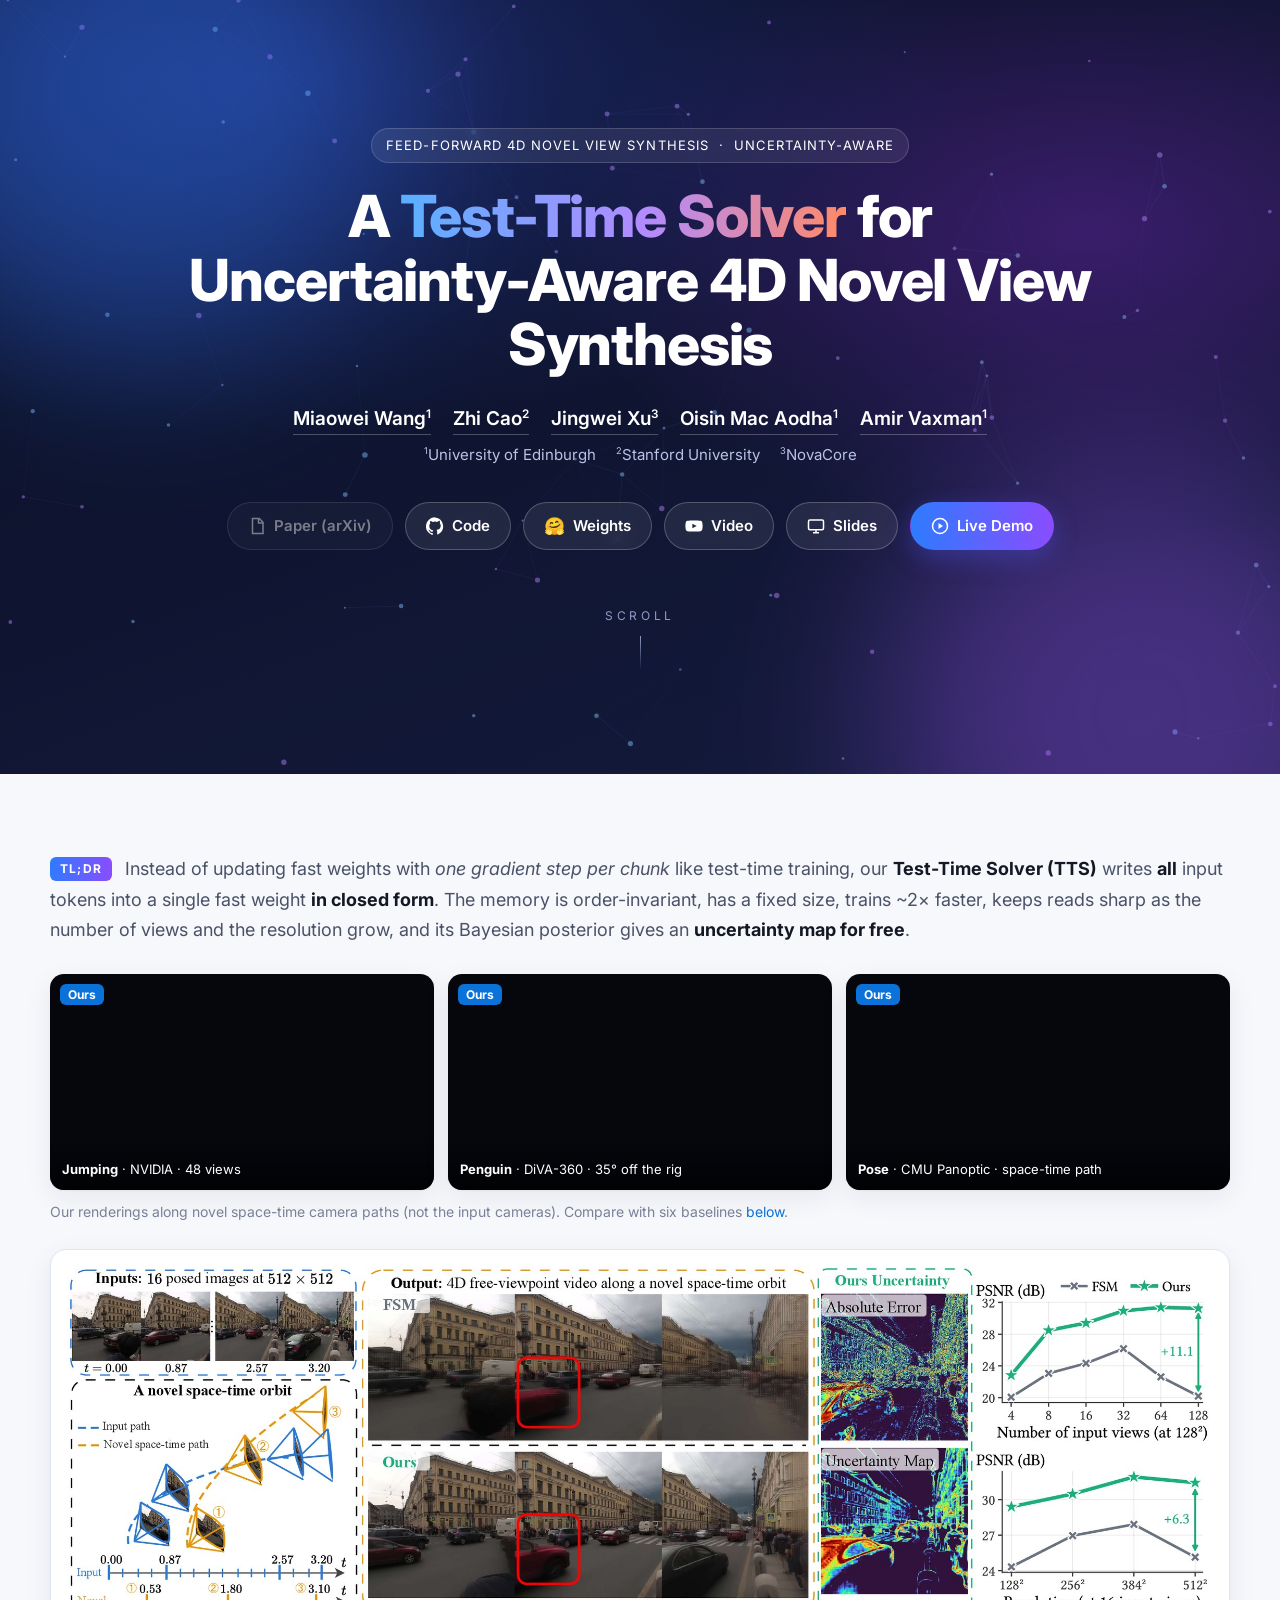
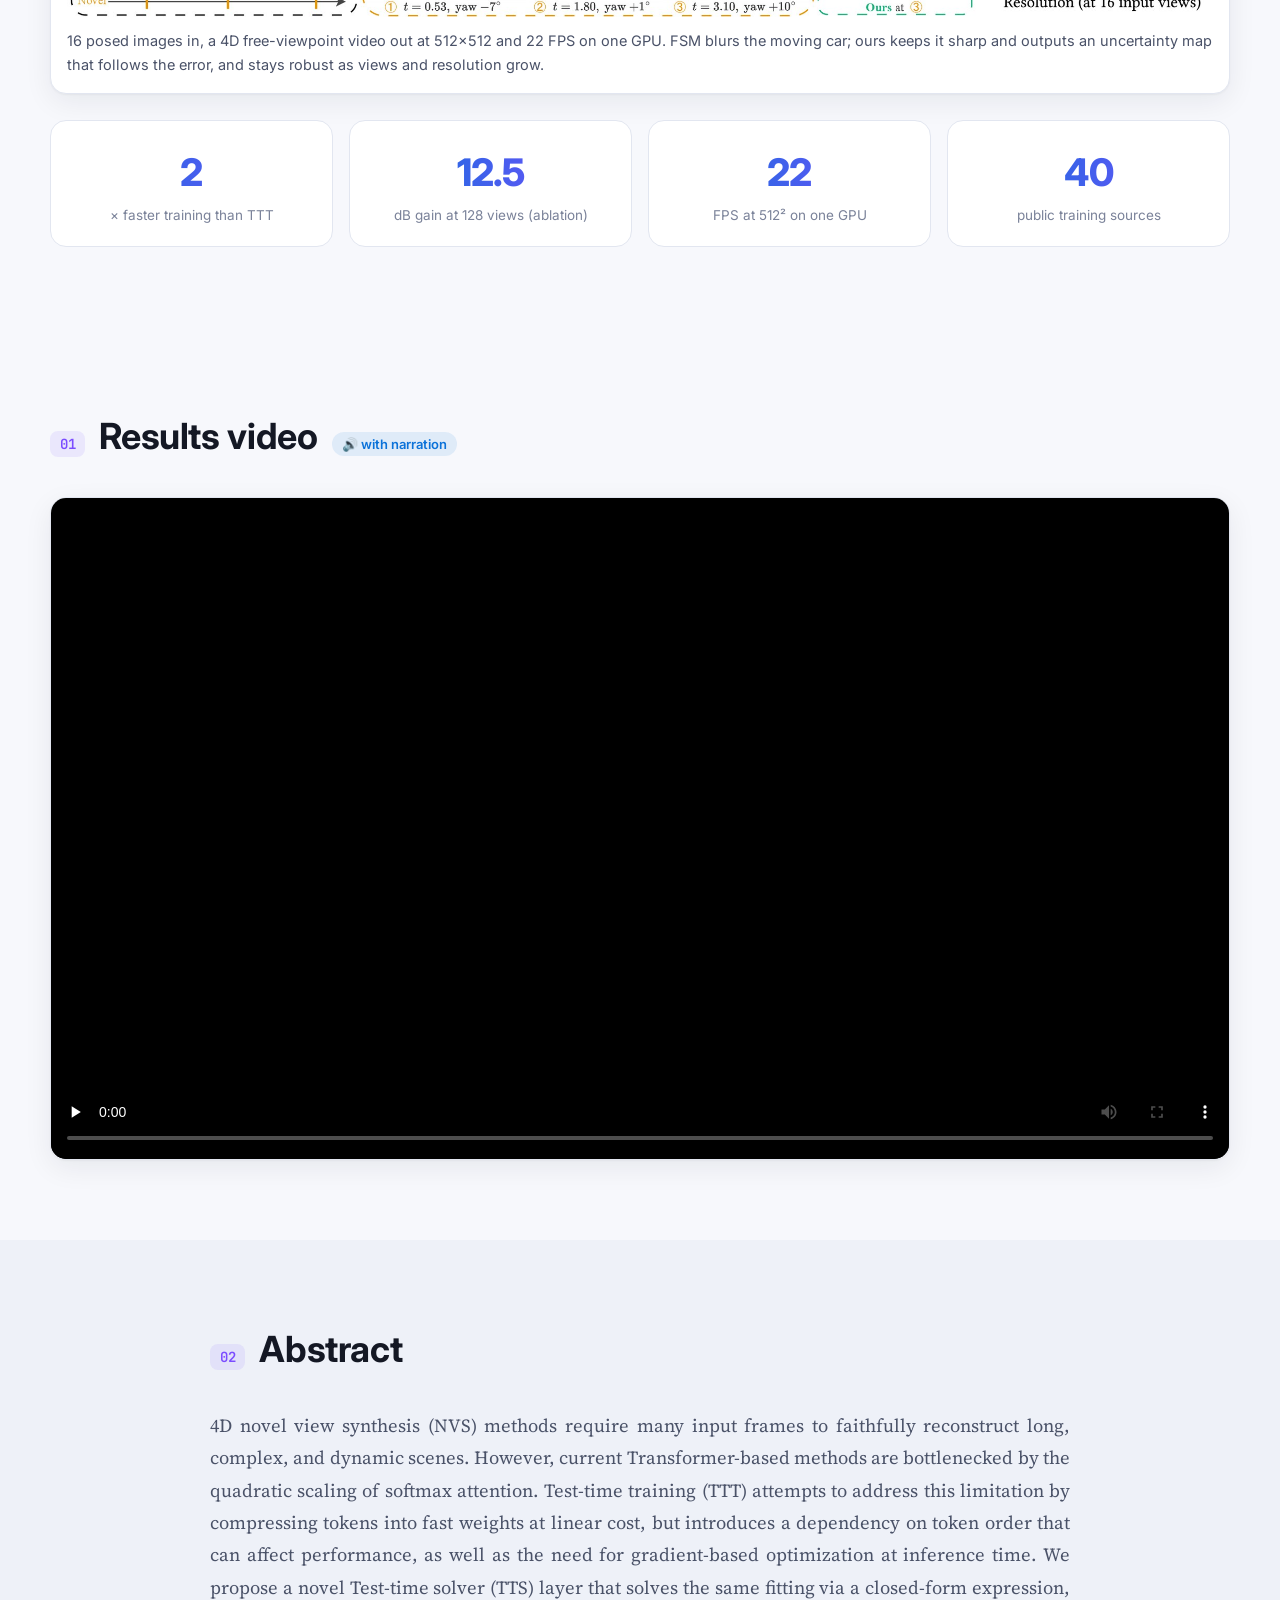
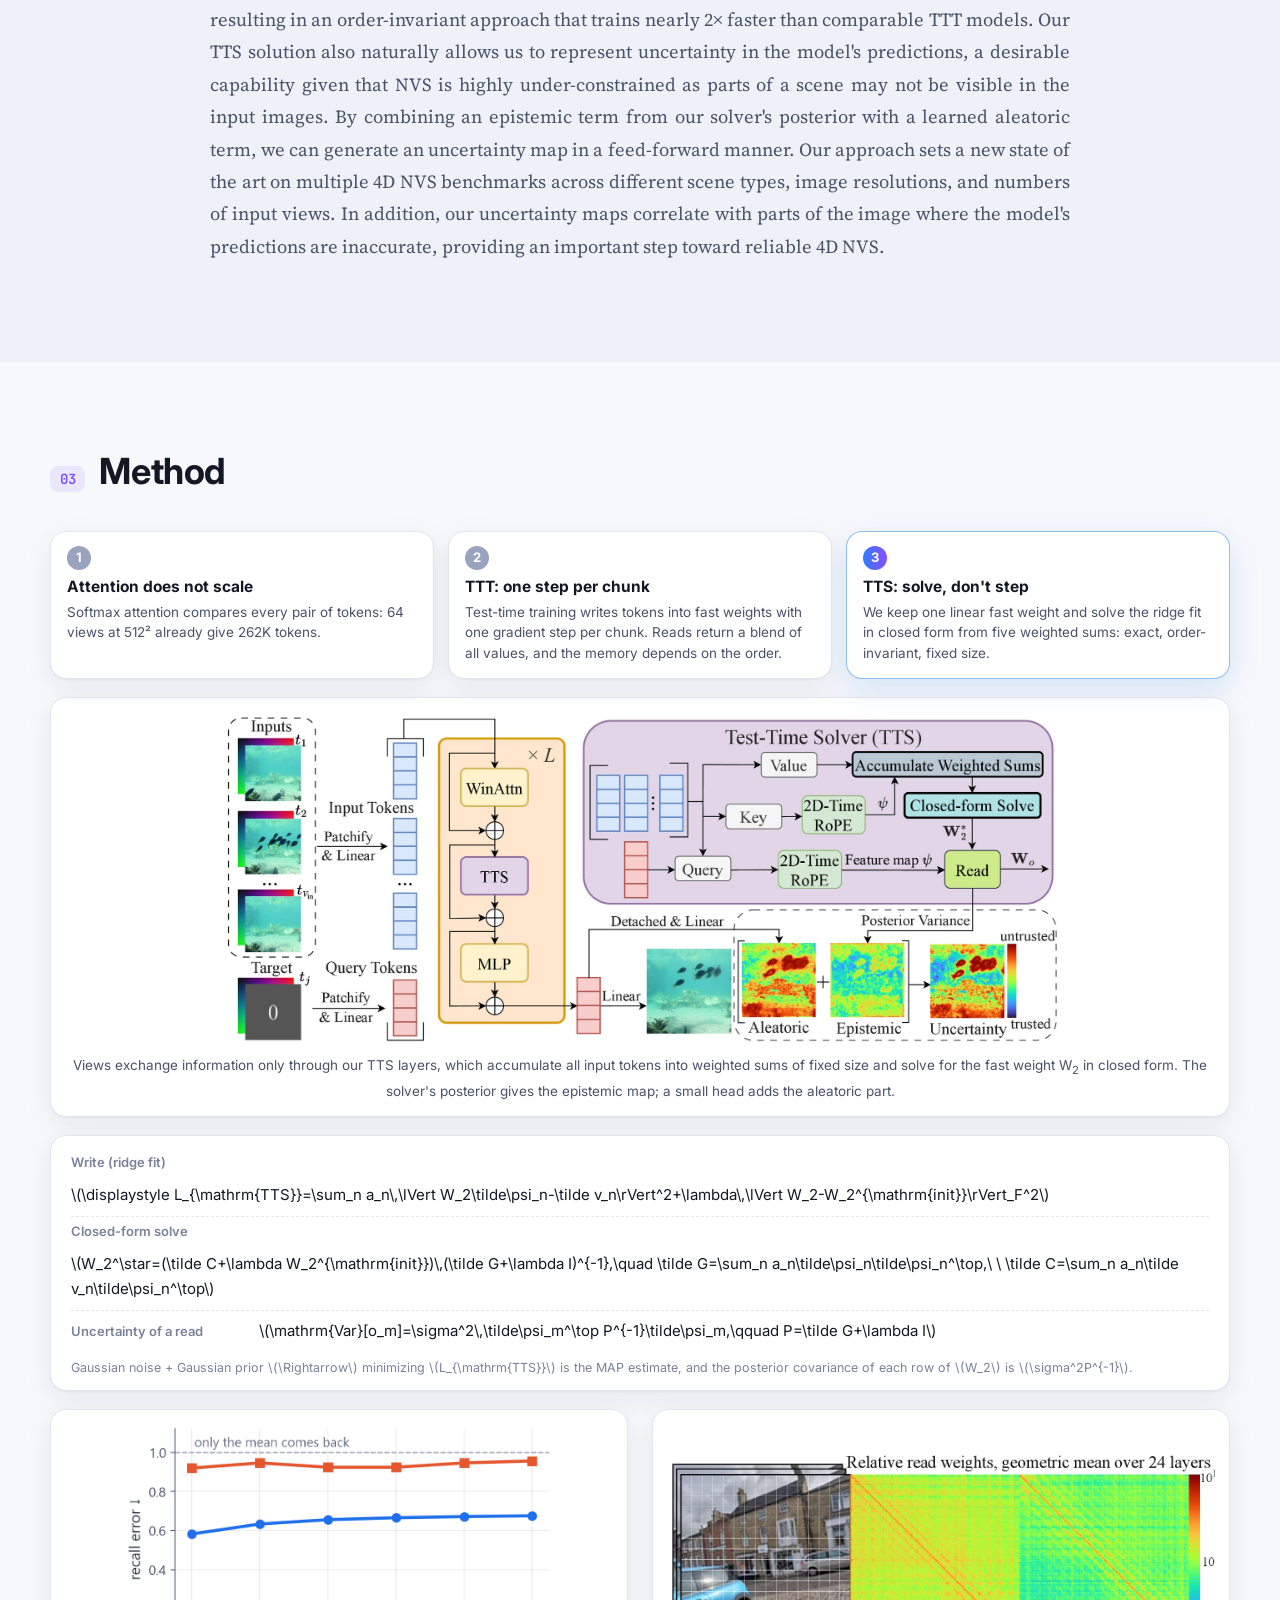
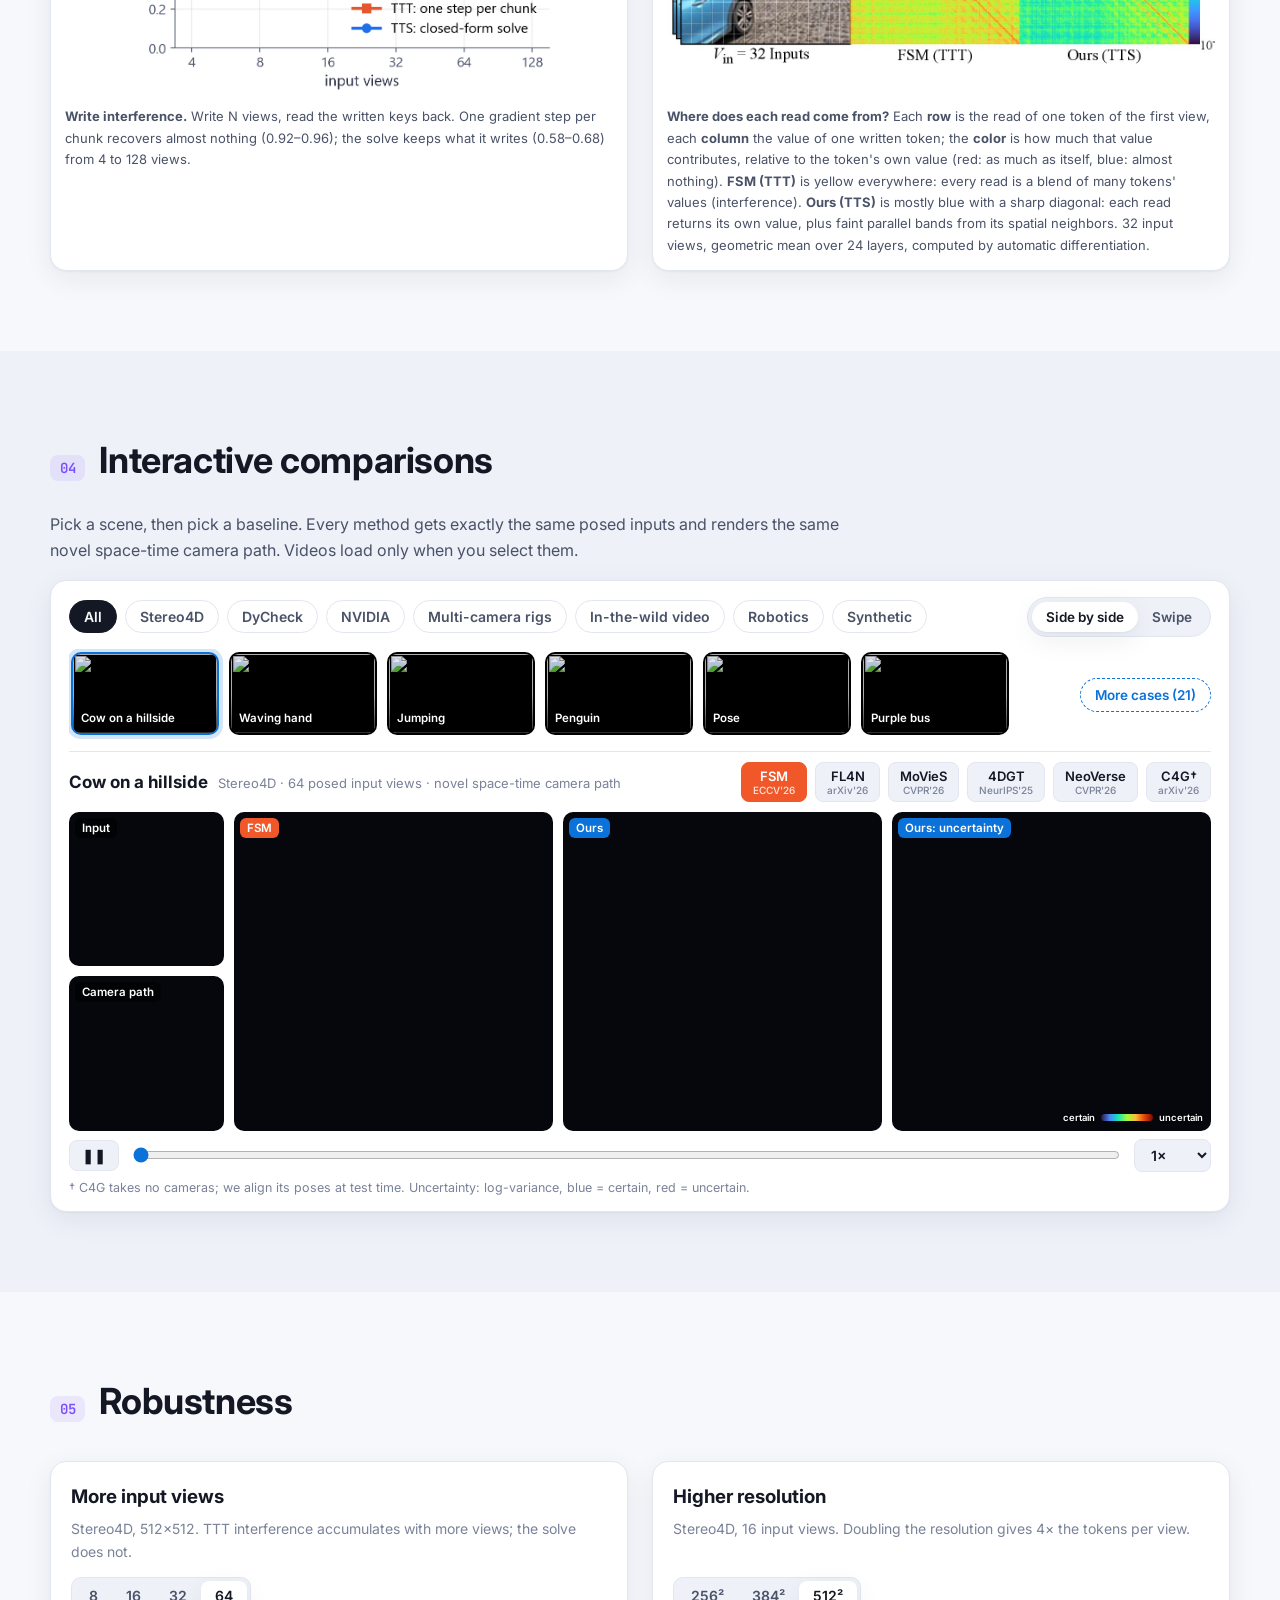
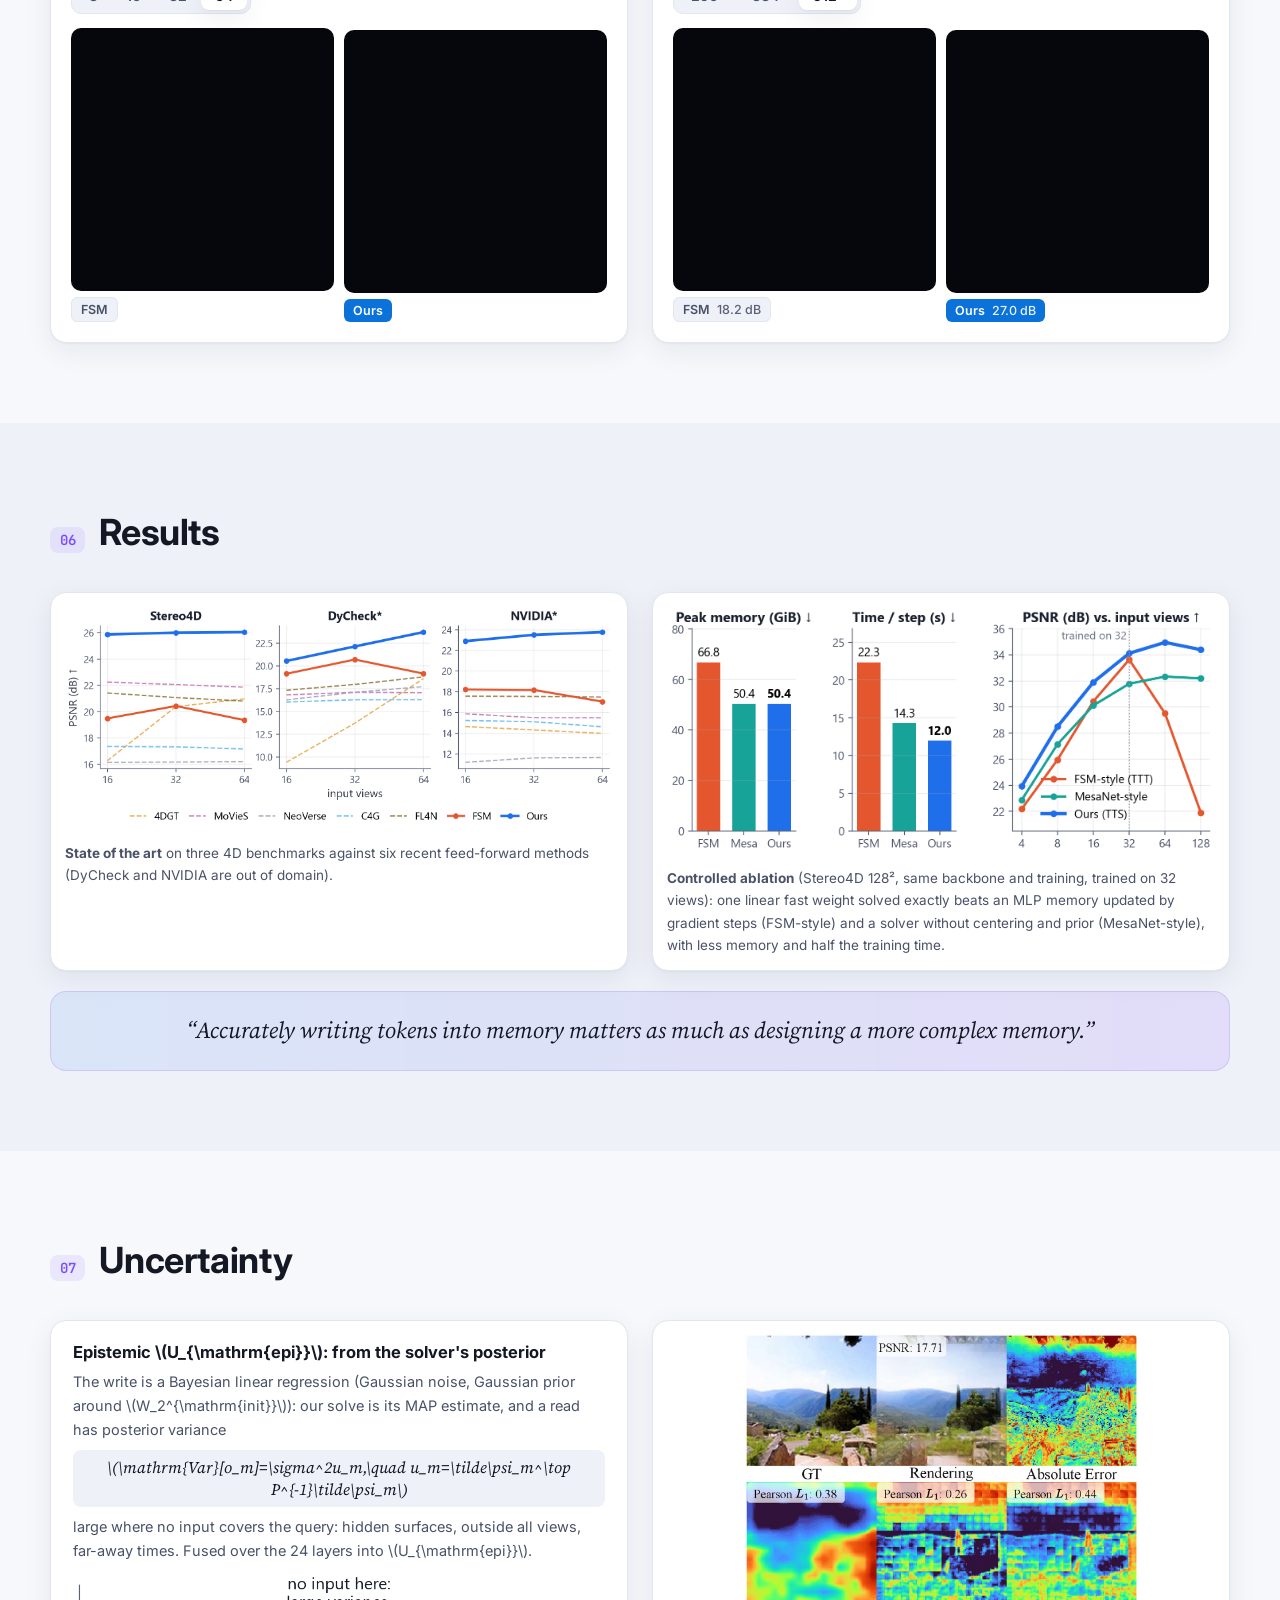
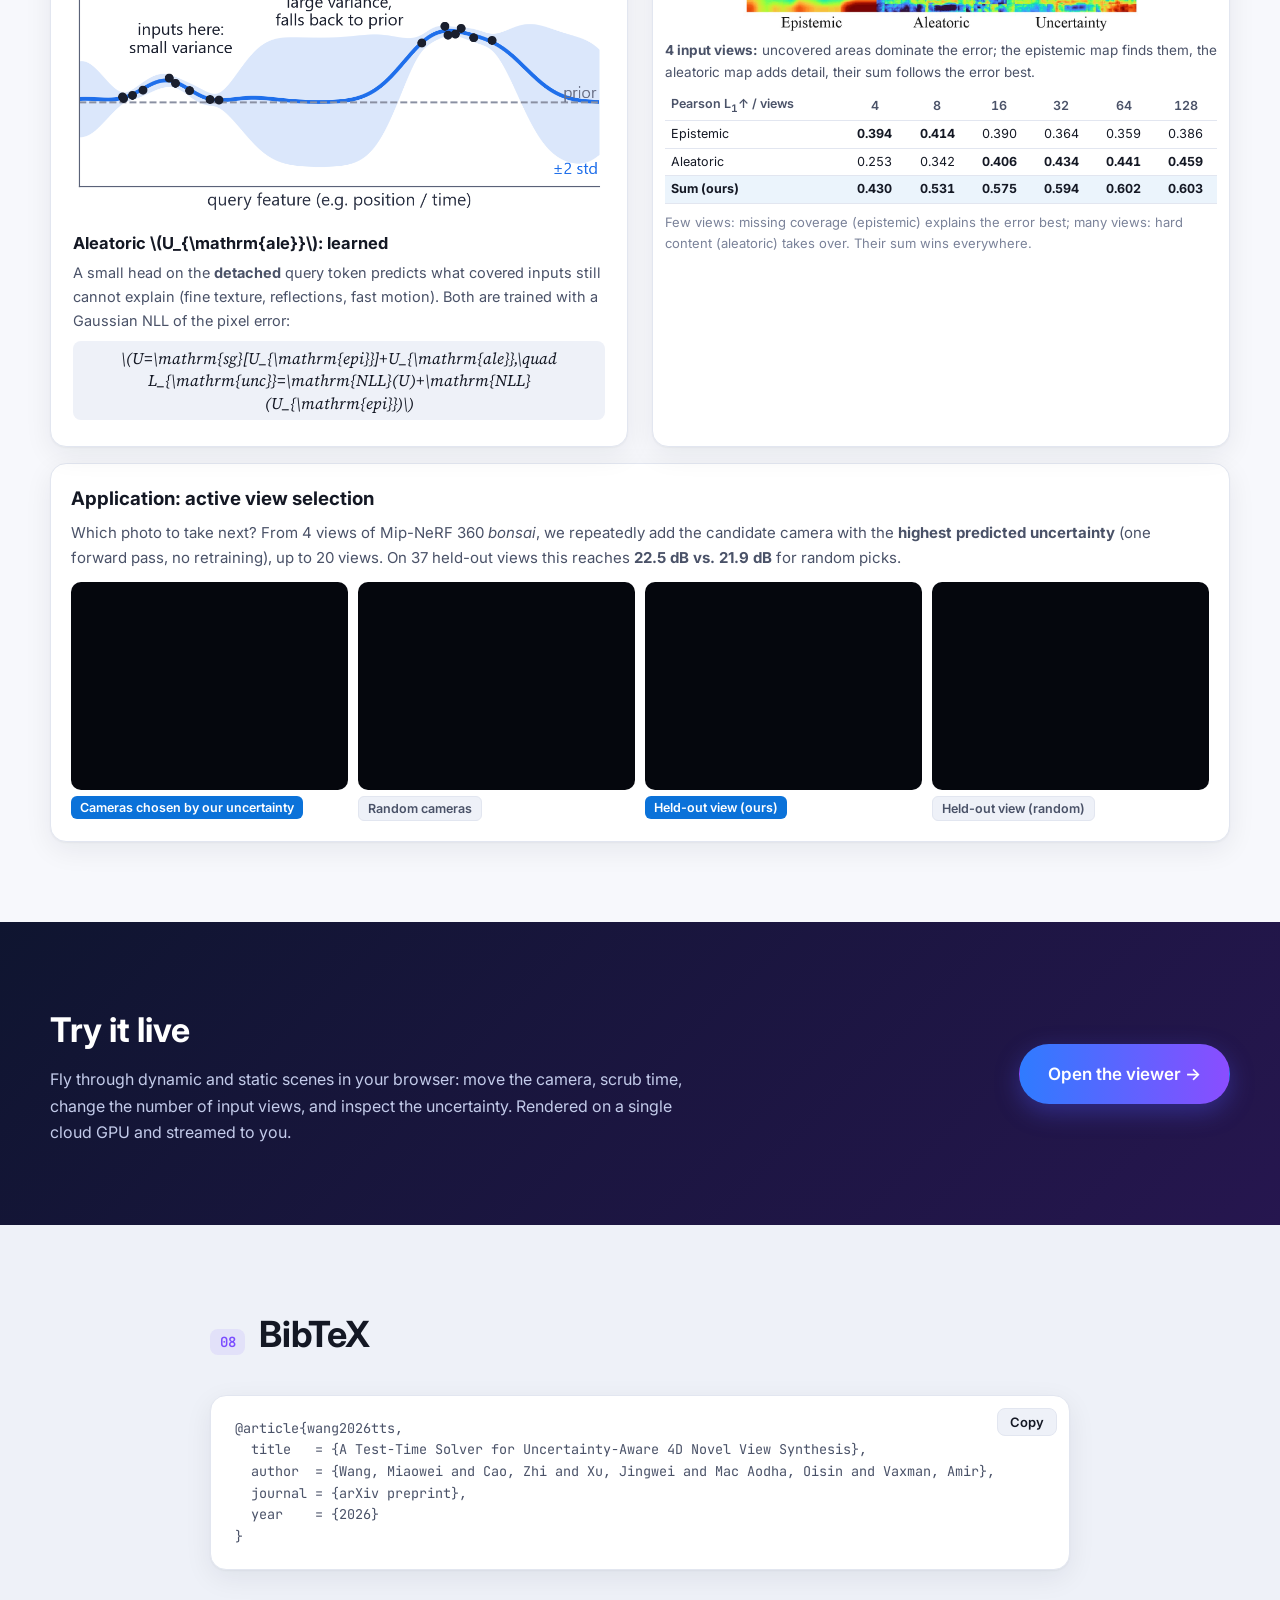
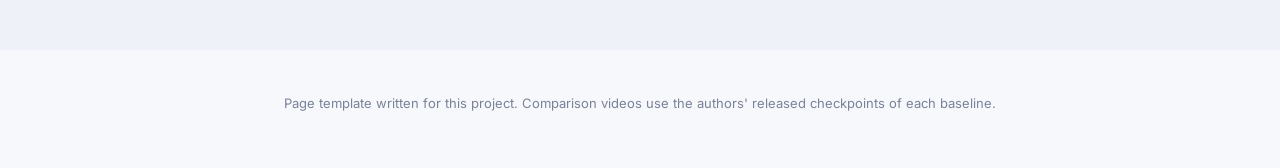
==== commit 6bcc798a: "Readable web versions of the plots (1D epistemic, interference, results); epistemic plot full width " ====
--- a/docs/index.html
+++ b/docs/index.html
@@ -16,7 +16,7 @@
 <script defer src="https://cdn.jsdelivr.net/npm/katex@0.16.11/dist/katex.min.js"></script>
 <script defer src="https://cdn.jsdelivr.net/npm/katex@0.16.11/dist/contrib/auto-render.min.js"
   onload="renderMathInElement(document.body,{delimiters:[{left:'\\[',right:'\\]',display:true},{left:'\\(',right:'\\)',display:false}]})"></script>
-<link rel="stylesheet" href="static/css/style.css?v=20261127115104">
+<link rel="stylesheet" href="static/css/style.css?v=20261127115425">
 </head>
 <body>
 
@@ -161,7 +161,7 @@
 
     <div class="two">
       <figure class="card fig">
-        <img src="static/img/interference.png" alt="Recall error vs number of views, TTT vs TTS" loading="lazy">
+        <img src="static/img/interference_web.png" alt="Recall error vs number of views, TTT vs TTS" loading="lazy">
         <figcaption><b>Write interference.</b> Write N views, read the written keys back. One gradient step per chunk recovers almost nothing (0.92&ndash;0.96);
           the solve keeps what it writes (0.58&ndash;0.68) from 4 to 128 views.</figcaption>
       </figure>
@@ -269,11 +269,11 @@
     <h2 class="section-title"><span>06</span>Results</h2>
     <div class="two res">
       <figure class="card fig">
-        <img src="static/img/sota_views.png" alt="PSNR vs number of input views on Stereo4D, DyCheck and NVIDIA" loading="lazy">
+        <img src="static/img/sota_views_web.png" alt="PSNR vs number of input views on Stereo4D, DyCheck and NVIDIA" loading="lazy">
         <figcaption><b>State of the art</b> on three 4D benchmarks against six recent feed-forward methods (DyCheck and NVIDIA are out of domain).</figcaption>
       </figure>
       <figure class="card fig">
-        <img src="static/img/speed_mem_psnr.png" alt="Memory, speed and PSNR ablation" loading="lazy">
+        <img src="static/img/speed_mem_psnr_web.png" alt="Memory, speed and PSNR ablation" loading="lazy">
         <figcaption><b>Controlled ablation</b> (Stereo4D 128&sup2;, same backbone and training, trained on 32 views): one linear fast weight solved exactly
           beats an MLP memory updated by gradient steps (FSM-style) and a solver without centering and prior (MesaNet-style), with less memory and half the training time.</figcaption>
       </figure>
@@ -289,17 +289,15 @@
     <div class="two unc">
       <div class="card text">
         <h3>Epistemic \(U_{\mathrm{epi}}\): from the solver's posterior</h3>
-        <img class="epi-plot" src="static/img/bayes_1d.png" alt="1D Bayesian linear regression: narrow band near written tokens, wide band away from them" loading="lazy">
         <p>The write is a Bayesian linear regression (Gaussian noise, Gaussian prior around \(W_2^{\mathrm{init}}\)): our solve is its MAP estimate,
           and a read has posterior variance</p>
         <div class="math-line">\(\mathrm{Var}[o_m]=\sigma^2u_m,\quad u_m=\tilde\psi_m^\top P^{-1}\tilde\psi_m\)</div>
         <p>large where no input covers the query: hidden surfaces, outside all views, far-away times. Fused over the 24 layers into \(U_{\mathrm{epi}}\).</p>
+        <img class="epi-plot" src="static/img/bayes_1d_web.png" alt="1D Bayesian linear regression: narrow band near the inputs, wide band and fallback to the prior away from them" loading="lazy">
         <h3>Aleatoric \(U_{\mathrm{ale}}\): learned</h3>
         <p>A small head on the <b>detached</b> query token predicts what covered inputs still cannot explain (fine texture, reflections, fast motion).
           Both are trained with a Gaussian NLL of the pixel error:</p>
         <div class="math-line">\(U=\mathrm{sg}[U_{\mathrm{epi}}]+U_{\mathrm{ale}},\quad L_{\mathrm{unc}}=\mathrm{NLL}(U)+\mathrm{NLL}(U_{\mathrm{epi}})\)</div>
-        <p class="small muted">The stop-gradient lets the first term train only the aleatoric head and the second only the epistemic fusion weights,
-          so \(U_{\mathrm{ale}}\) learns exactly what \(U_{\mathrm{epi}}\) misses. Cost: 0.2&nbsp;dB.</p>
       </div>
       <figure class="card fig">
         <img src="static/img/unc_maps.jpg" alt="Epistemic, aleatoric and combined uncertainty" loading="lazy">
@@ -312,6 +310,7 @@
             <tr class="hl"><td>Sum (ours)</td><td>0.430</td><td>0.531</td><td>0.575</td><td>0.594</td><td>0.602</td><td>0.603</td></tr>
           </tbody>
         </table>
+        <p class="tbl-note">Few views: missing coverage (epistemic) explains the error best; many views: hard content (aleatoric) takes over. Their sum wins everywhere.</p>
       </figure>
     </div>
     <div class="card avs">
@@ -366,8 +365,8 @@
   <p>Page template written for this project. Comparison videos use the authors' released checkpoints of each baseline.</p>
 </footer>
 
-<script src="static/js/config.js?v=20261127115104"></script>
-<script src="static/js/cases.js?v=20261127115104"></script>
-<script src="static/js/main.js?v=20261127115104"></script>
+<script src="static/js/config.js?v=20261127115425"></script>
+<script src="static/js/cases.js?v=20261127115425"></script>
+<script src="static/js/main.js?v=20261127115425"></script>
 </body>
 </html>
--- a/docs/static/css/style.css
+++ b/docs/static/css/style.css
@@ -371,10 +371,10 @@
 /* results: the two charts side by side, images aligned at the top, captions aligned below */
 .two.res { margin-top: 0; align-items: stretch; }
 .two.res .fig { display: flex; flex-direction: column; padding: 14px; }
-.two.res .fig img { height: 230px; width: 100%; object-fit: contain; }
+.two.res .fig img { width: 100%; height: auto; }
 .two.res .fig figcaption { font-size: 13.5px; }
 
-.epi-plot { float: right; width: 44%; margin: 0 0 6px 14px; border-radius: 8px; background: #fff; border: 1px solid var(--line); }
+.epi-plot { display: block; width: 100%; margin: 2px 0 6px; border-radius: 8px; background: #fff; }
 .two.unc .text h3:not(:first-child) { clear: both; }
 @media (max-width: 860px) { .epi-plot { float: none; width: 100%; margin: 0 0 8px; } }
 
@@ -394,5 +394,7 @@
 #method .eq .muted.small { margin: 6px 0 0; font-size: 12.5px; }
 #method .two { margin-top: 18px; }
 #method .two > .fig { padding: 14px; }
-#method .two > .fig img { height: 250px; width: 100%; object-fit: contain; flex: 0 0 auto; }
+#method .two > .fig img { height: 270px; width: 100%; object-fit: contain; flex: 0 0 auto; }
 #method .two > .fig figcaption { font-size: 13px; }
+
+@media (prefers-color-scheme: dark) { .epi-plot, .fig img { background: #fff; } }
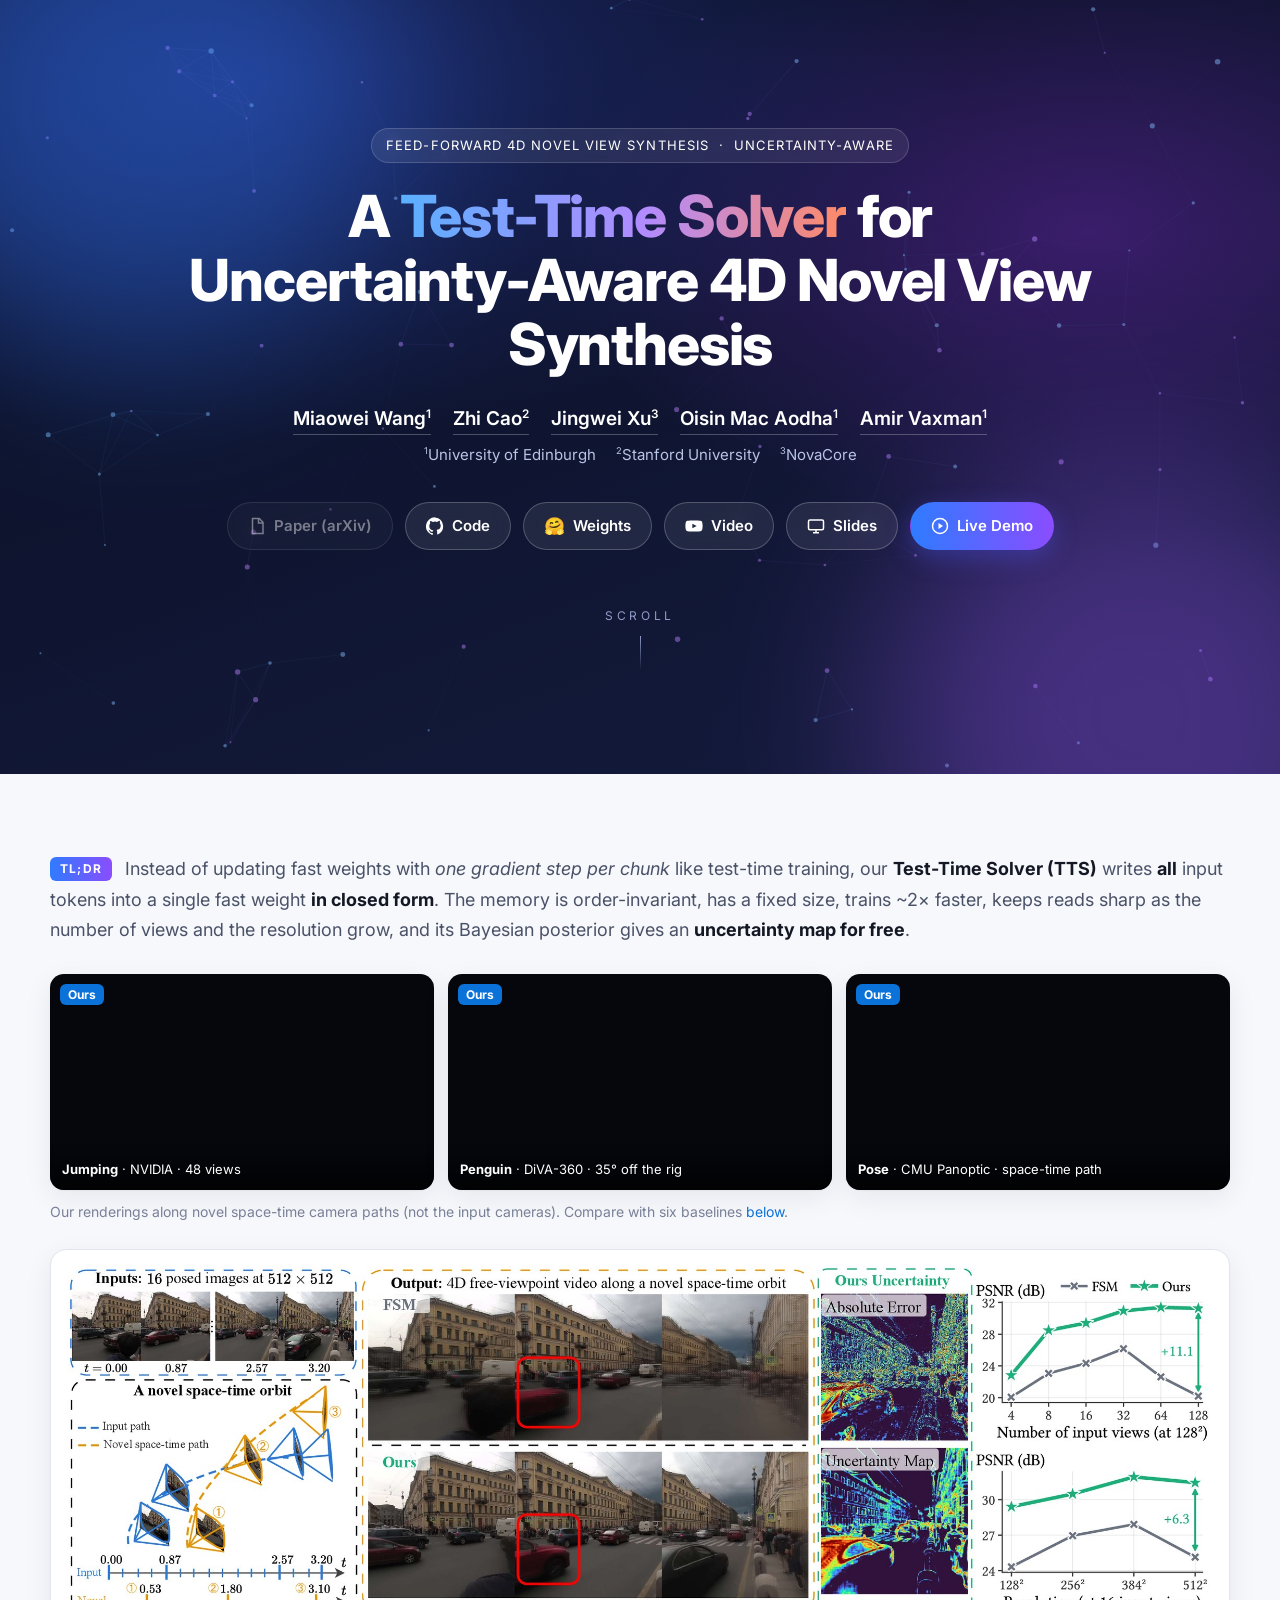
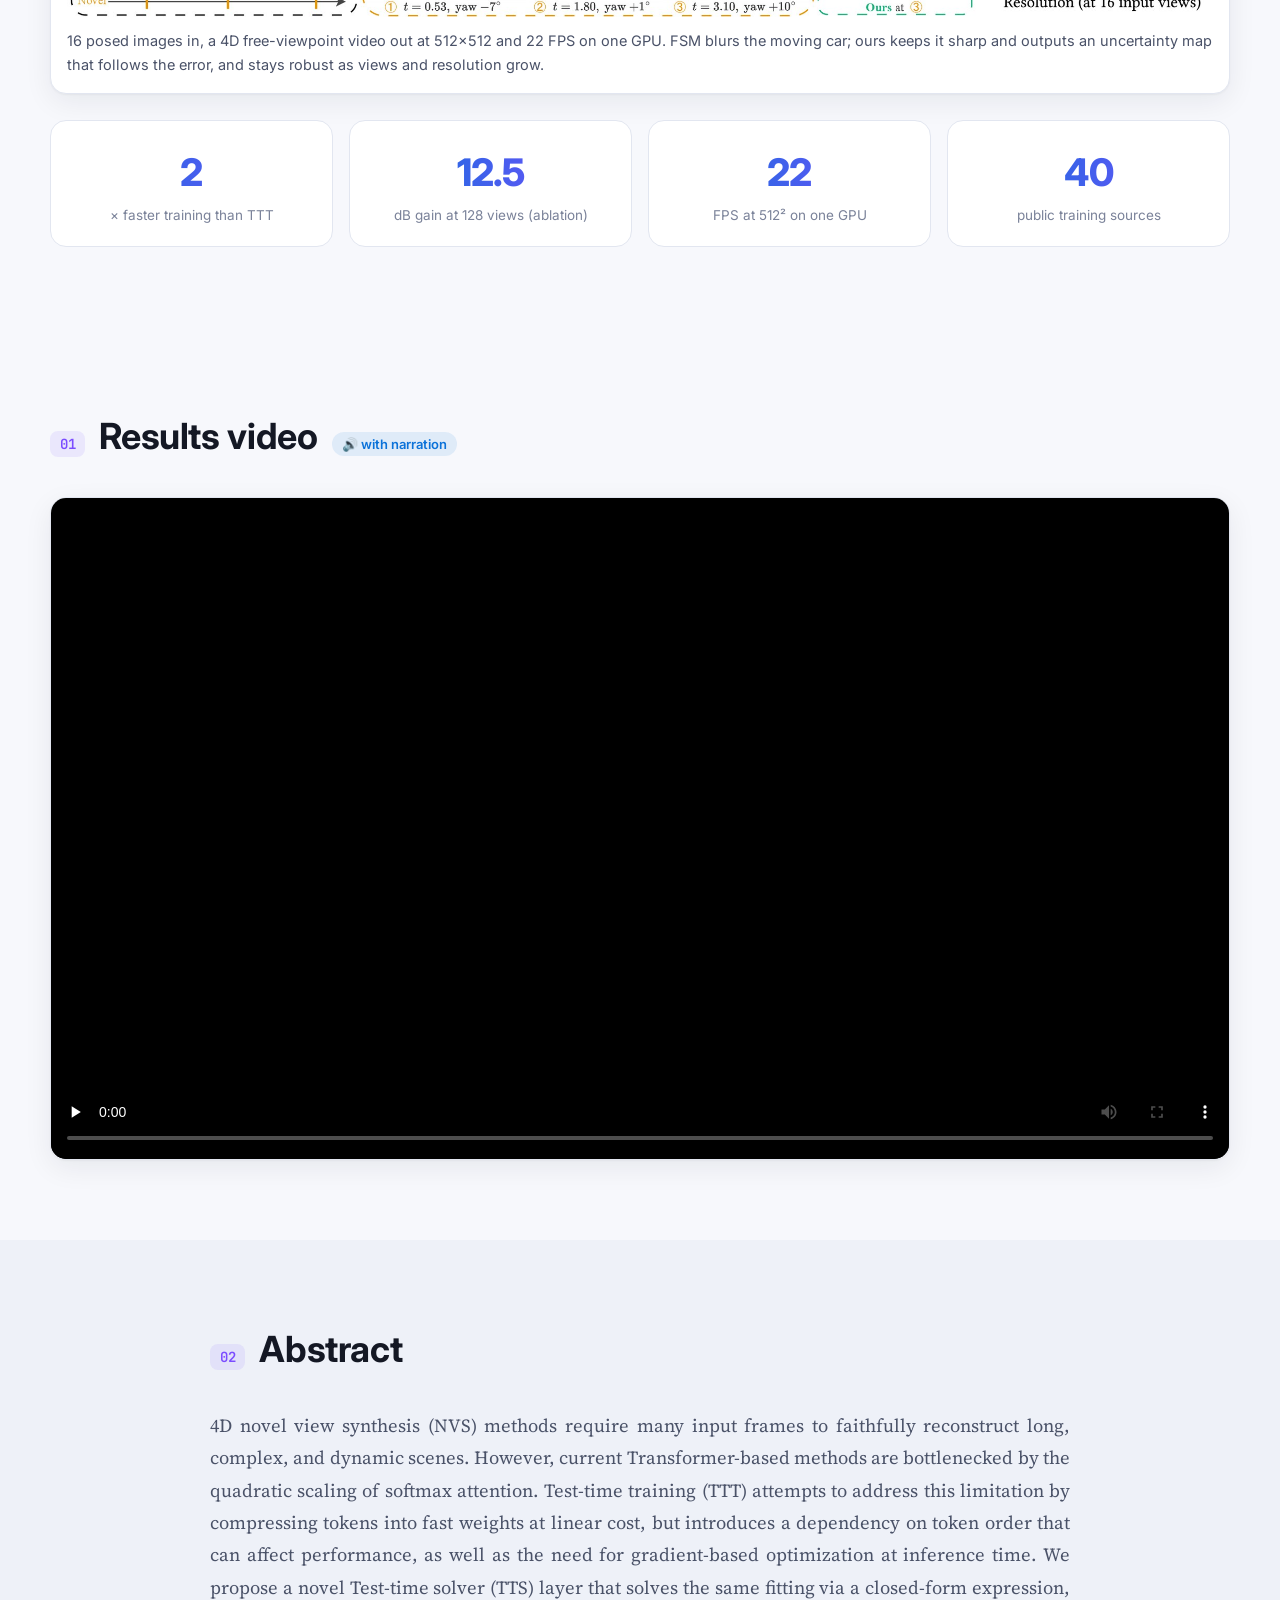
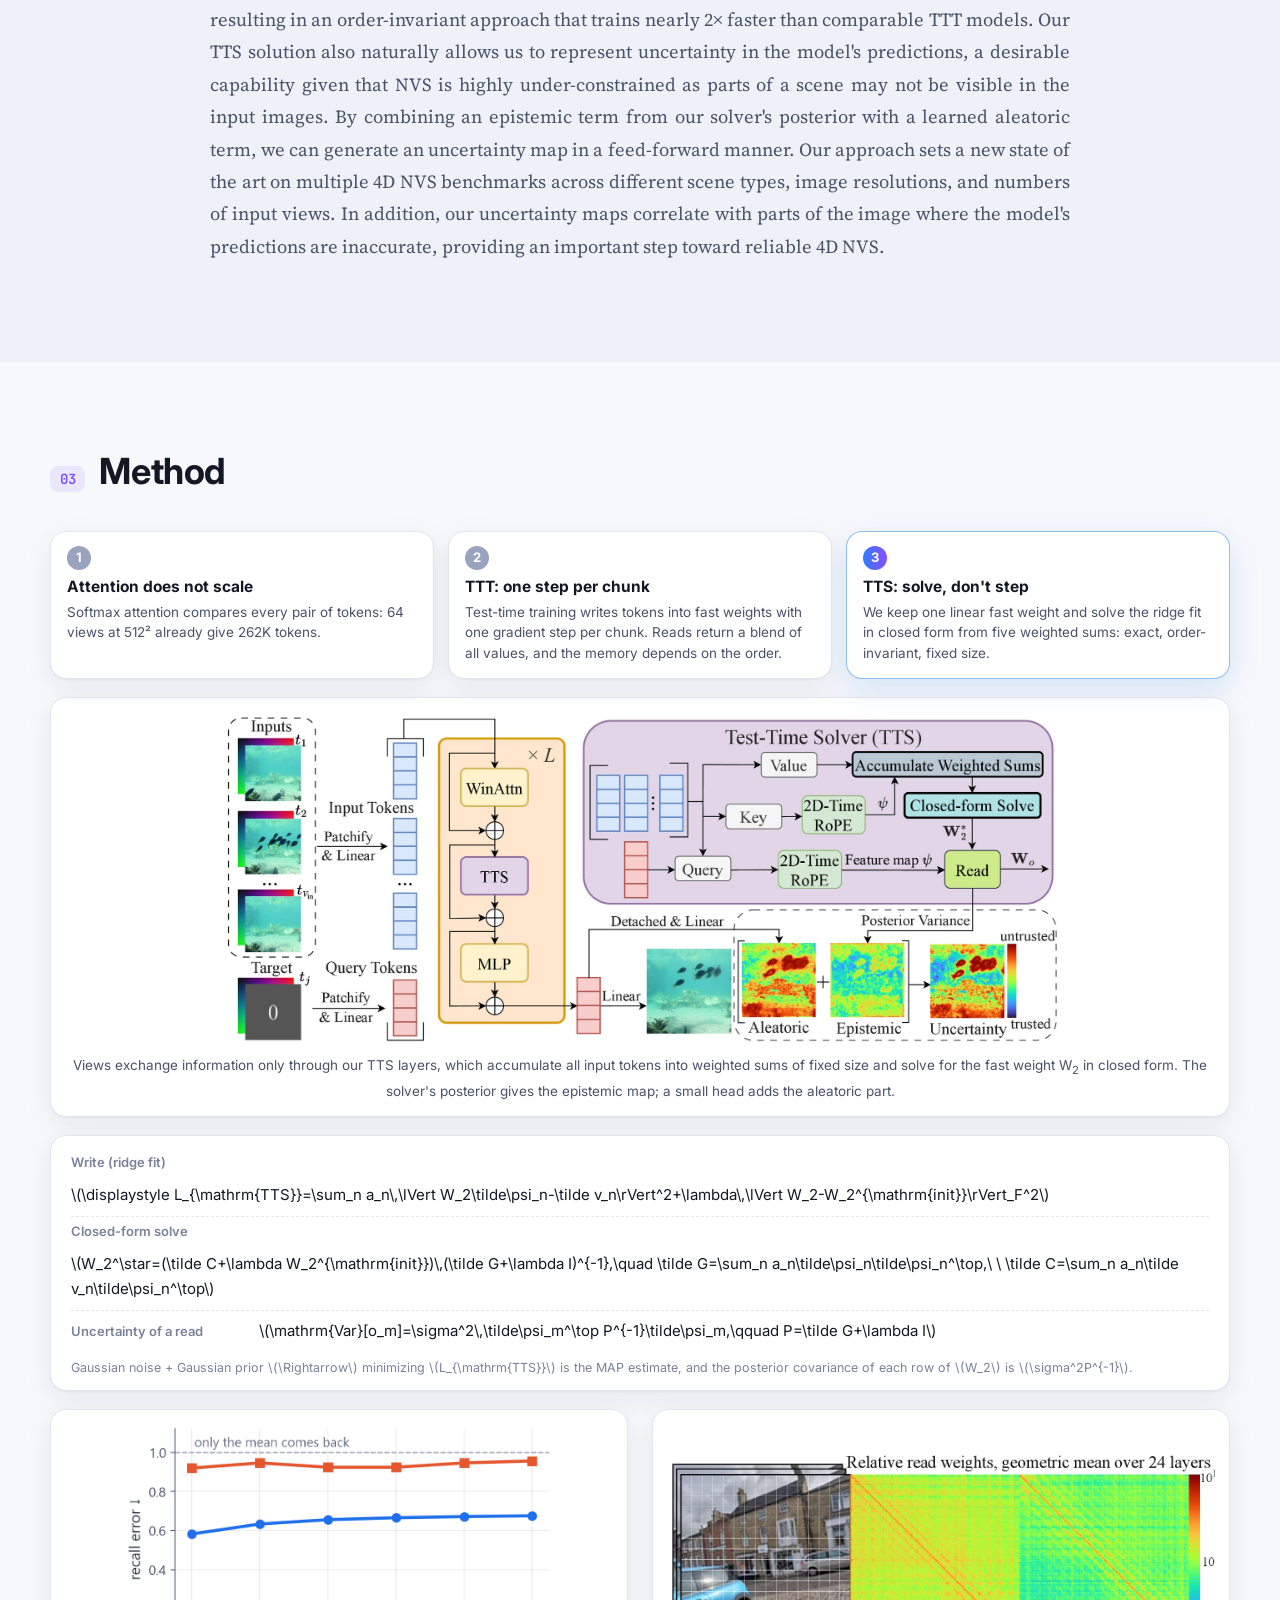
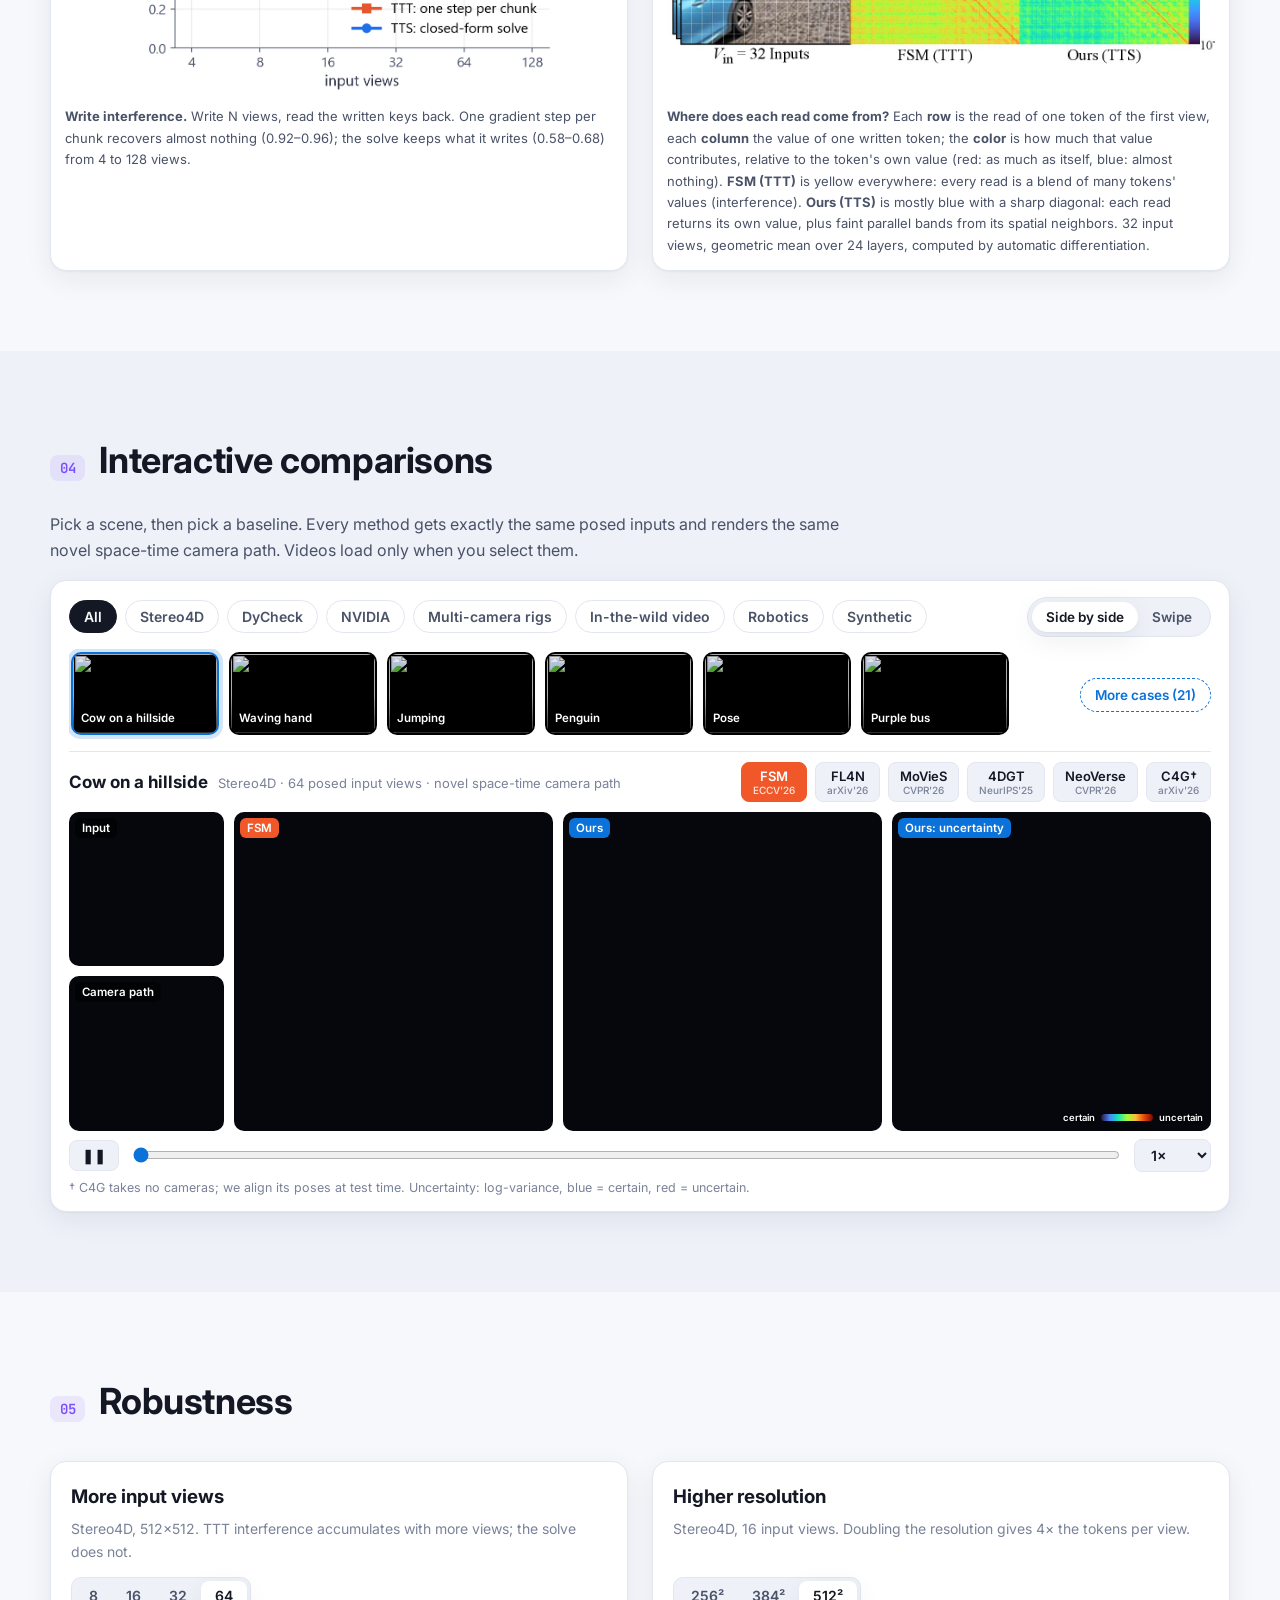
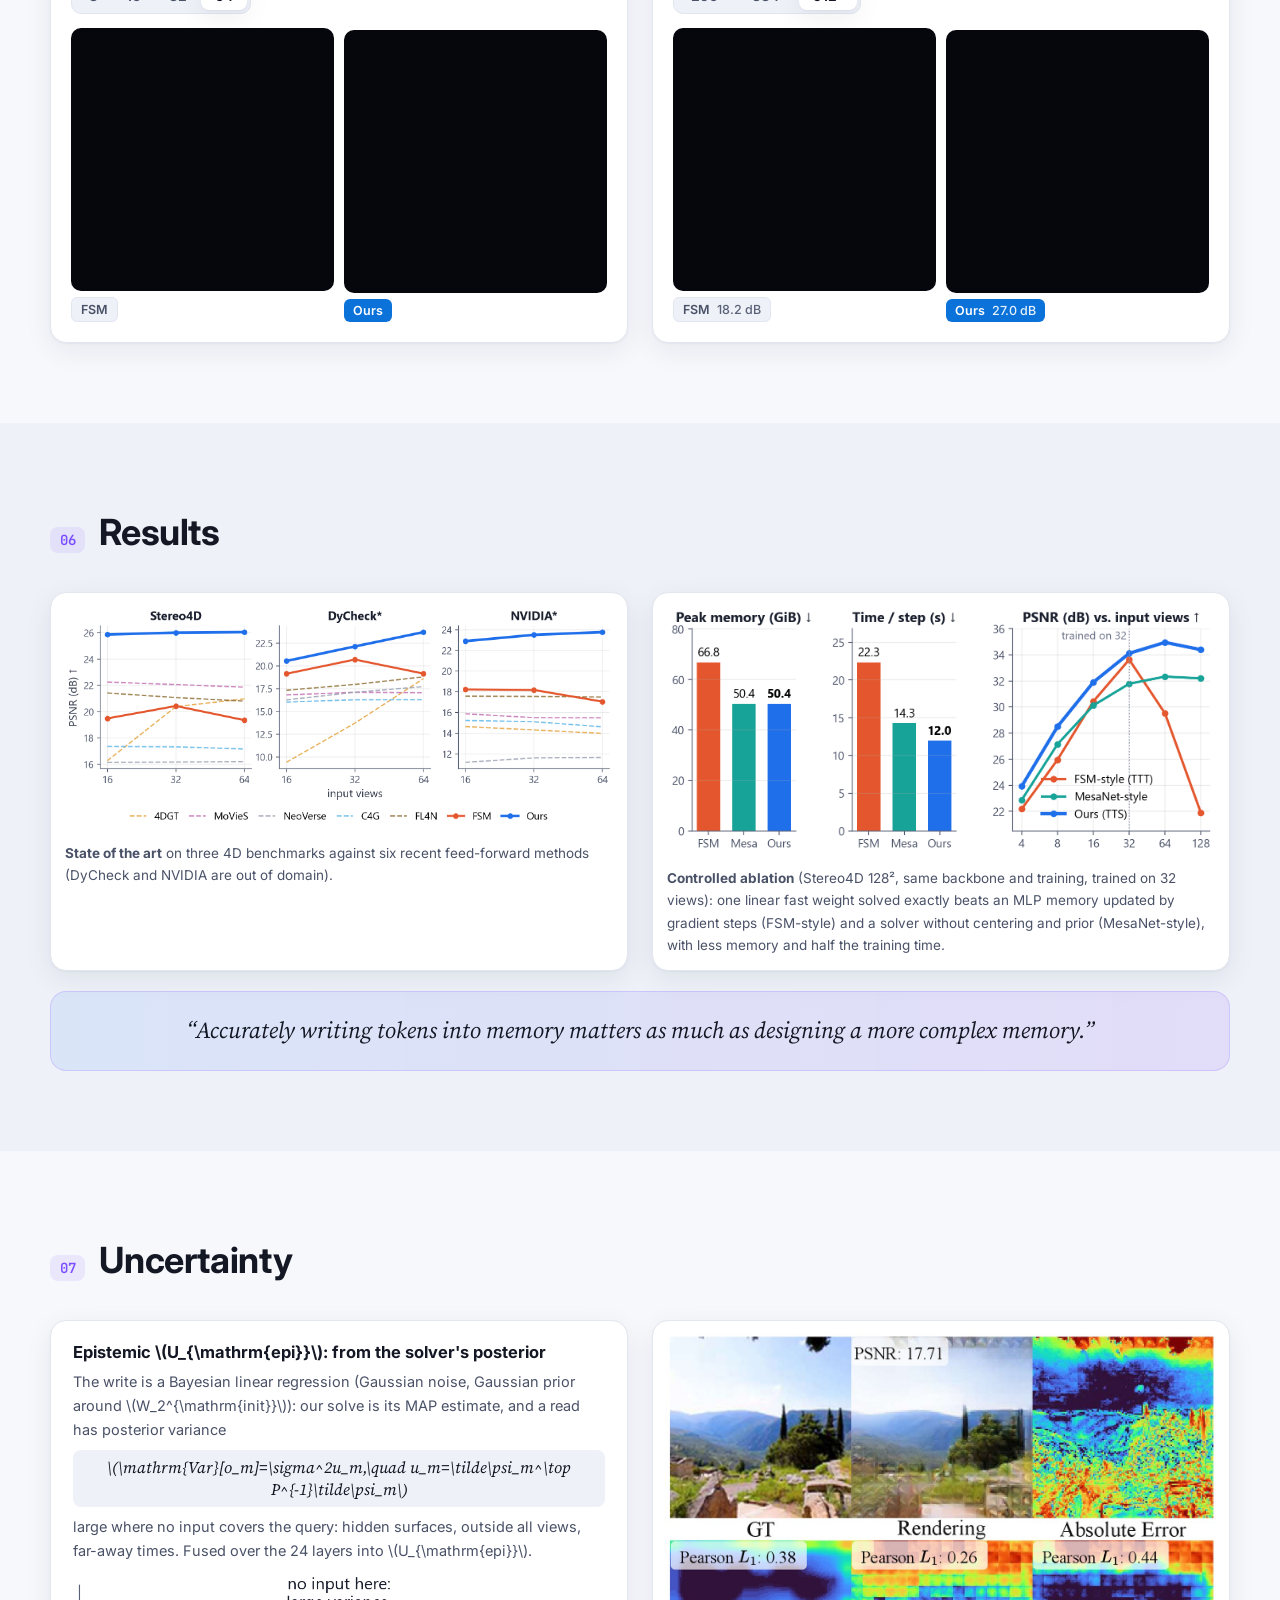
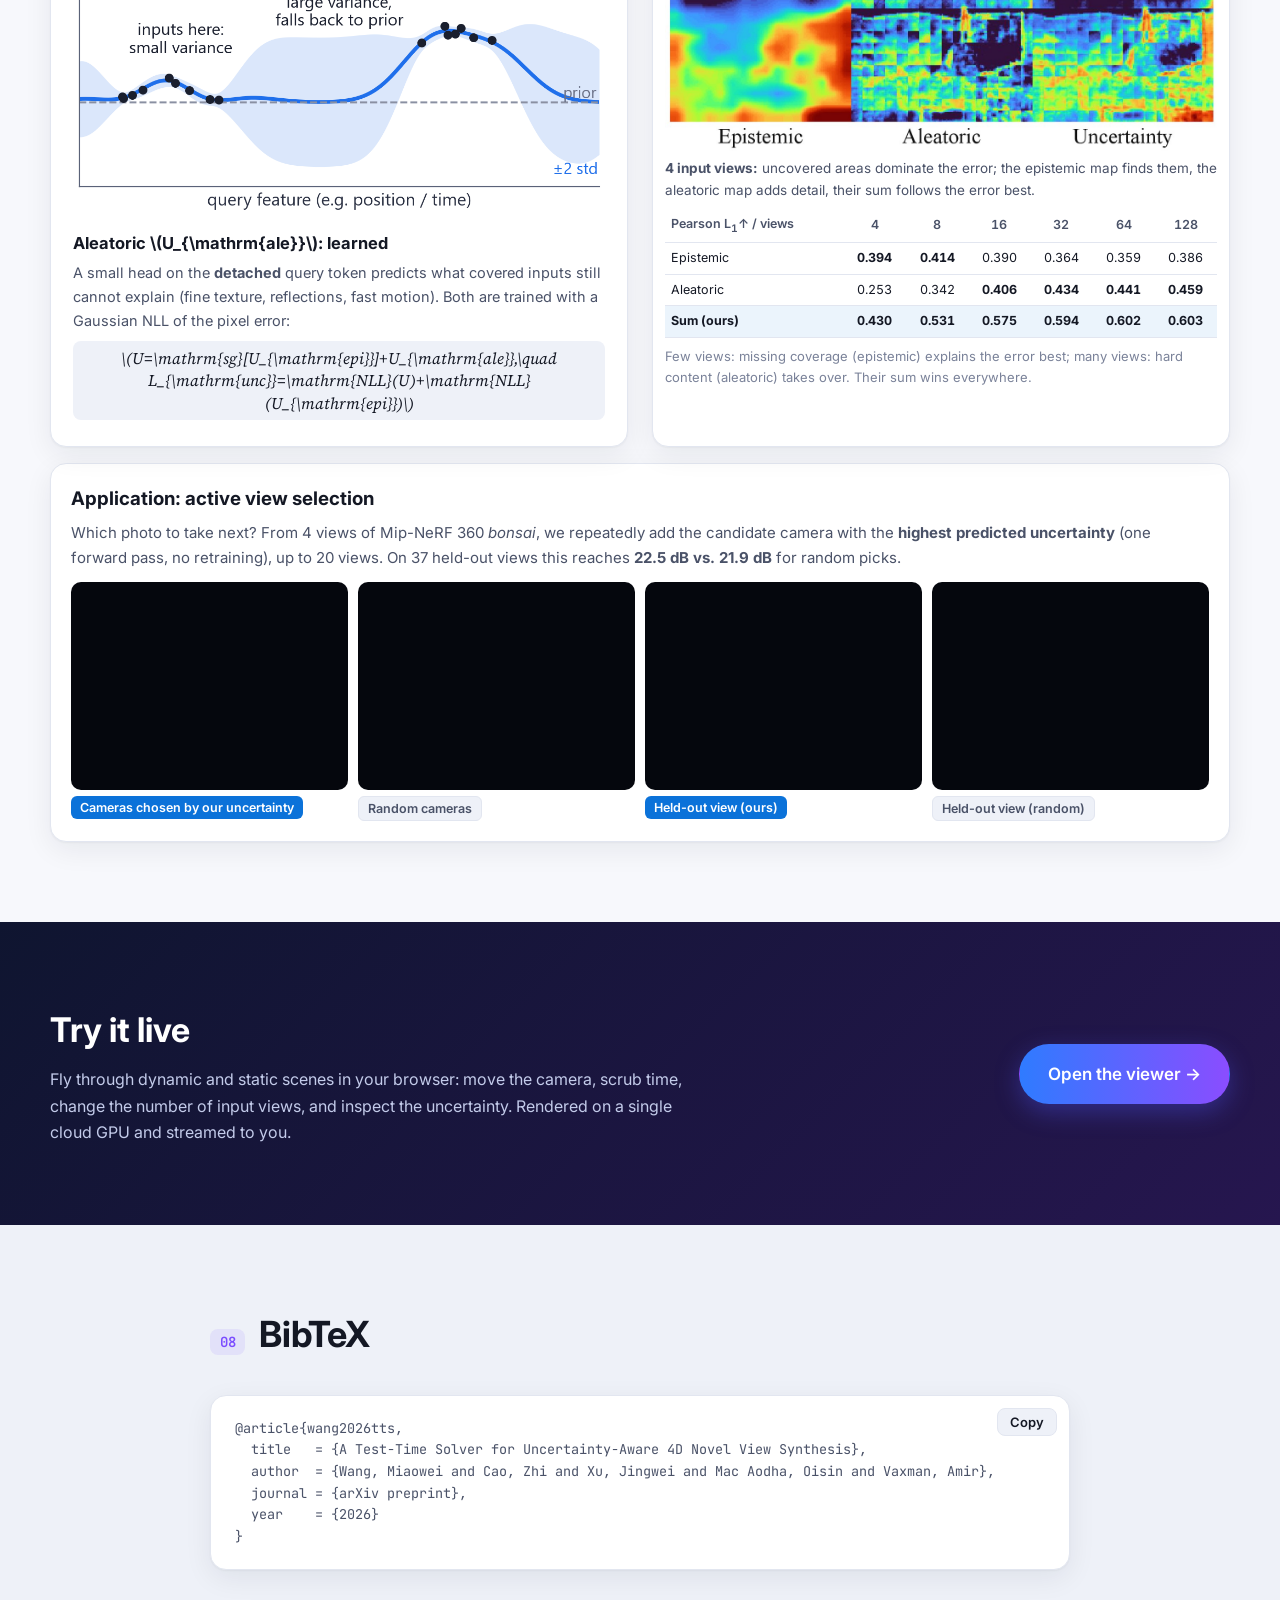
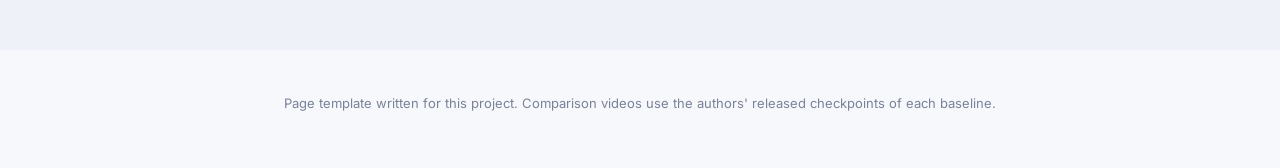
==== commit 798e3504: "Uncertainty: maps figure at full card width Co-Authored-By: Claude Opus 5.5 <noreply@anthropic.com>" ====
--- a/docs/index.html
+++ b/docs/index.html
@@ -16,7 +16,7 @@
 <script defer src="https://cdn.jsdelivr.net/npm/katex@0.16.11/dist/katex.min.js"></script>
 <script defer src="https://cdn.jsdelivr.net/npm/katex@0.16.11/dist/contrib/auto-render.min.js"
   onload="renderMathInElement(document.body,{delimiters:[{left:'\\[',right:'\\]',display:true},{left:'\\(',right:'\\)',display:false}]})"></script>
-<link rel="stylesheet" href="static/css/style.css?v=20261127115425">
+<link rel="stylesheet" href="static/css/style.css?v=20261127115523">
 </head>
 <body>
 
@@ -365,8 +365,8 @@
   <p>Page template written for this project. Comparison videos use the authors' released checkpoints of each baseline.</p>
 </footer>
 
-<script src="static/js/config.js?v=20261127115425"></script>
-<script src="static/js/cases.js?v=20261127115425"></script>
-<script src="static/js/main.js?v=20261127115425"></script>
+<script src="static/js/config.js?v=20261127115523"></script>
+<script src="static/js/cases.js?v=20261127115523"></script>
+<script src="static/js/main.js?v=20261127115523"></script>
 </body>
 </html>
--- a/docs/static/css/style.css
+++ b/docs/static/css/style.css
@@ -398,3 +398,5 @@
 #method .two > .fig figcaption { font-size: 13px; }
 
 @media (prefers-color-scheme: dark) { .epi-plot, .fig img { background: #fff; } }
+.two.unc .fig img { max-height: none; width: 100%; }
+.two.unc .tbl th, .two.unc .tbl td { padding: 5px 6px; }
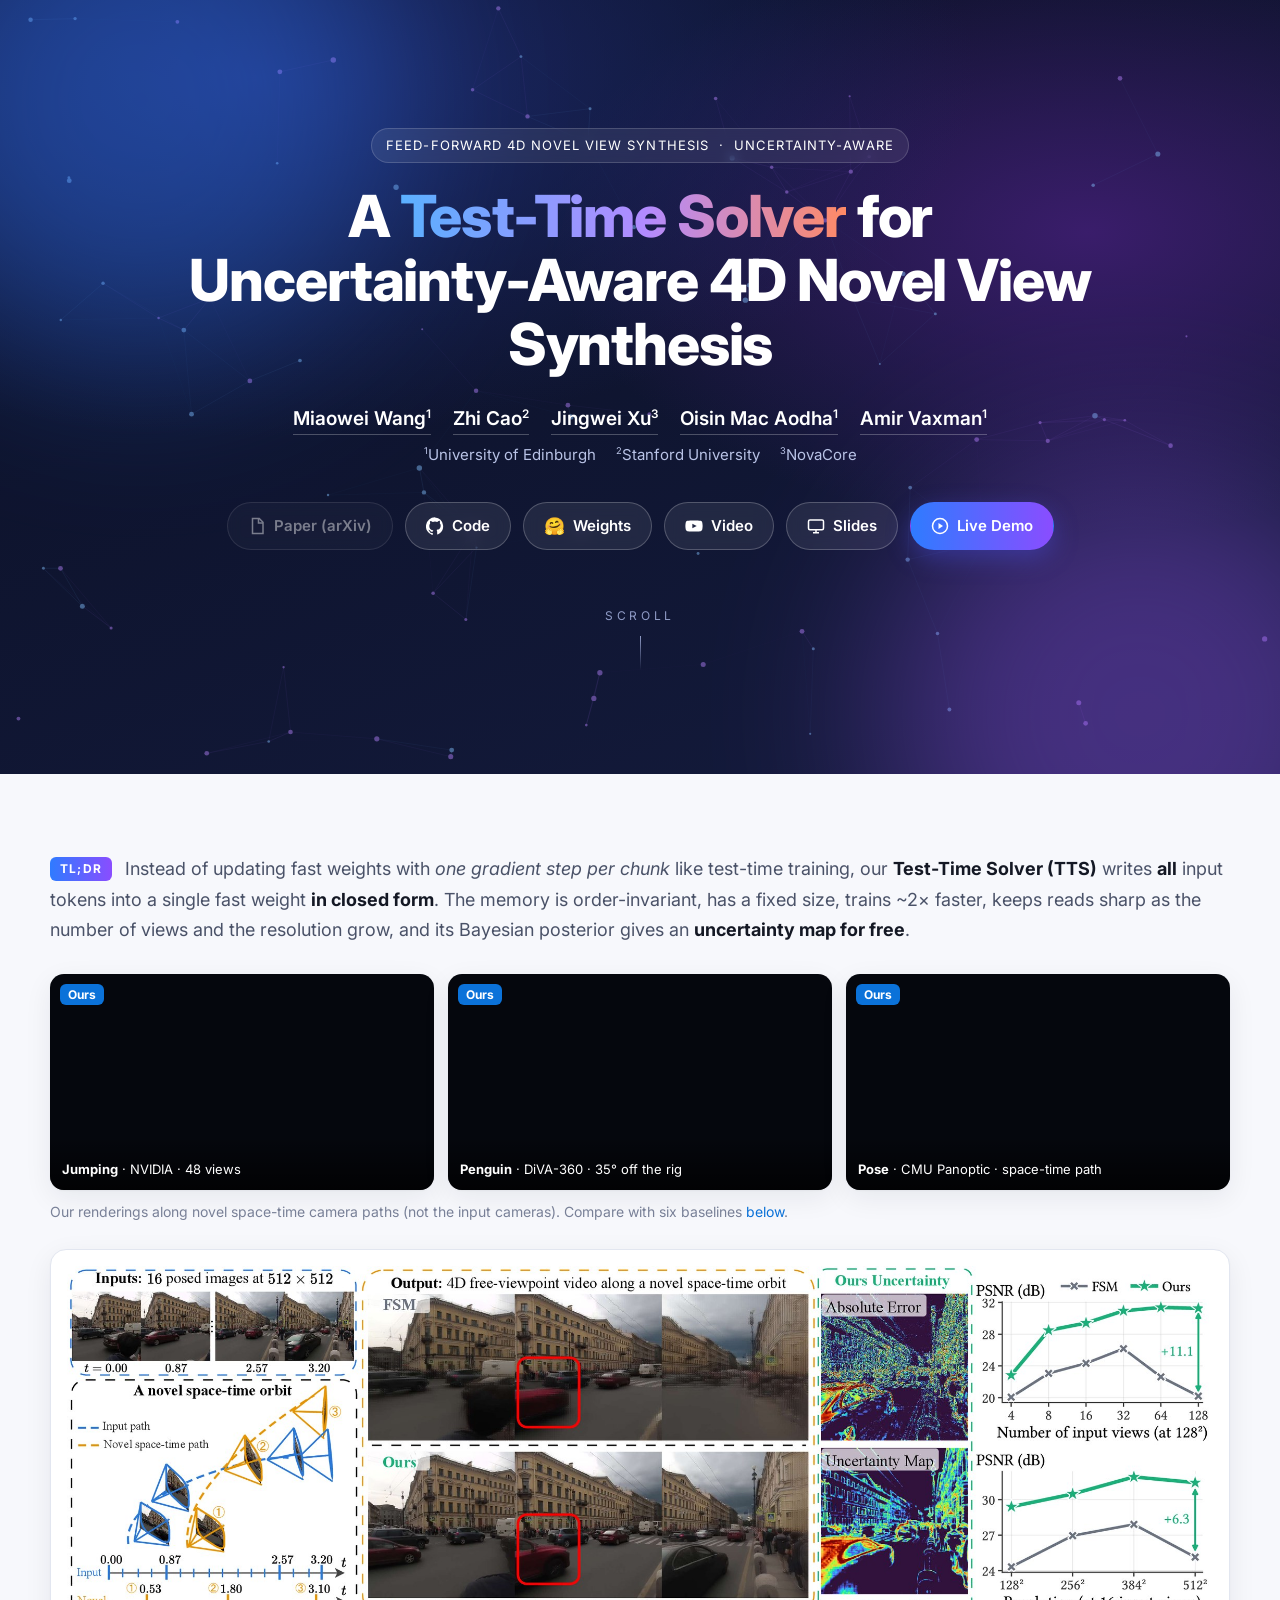
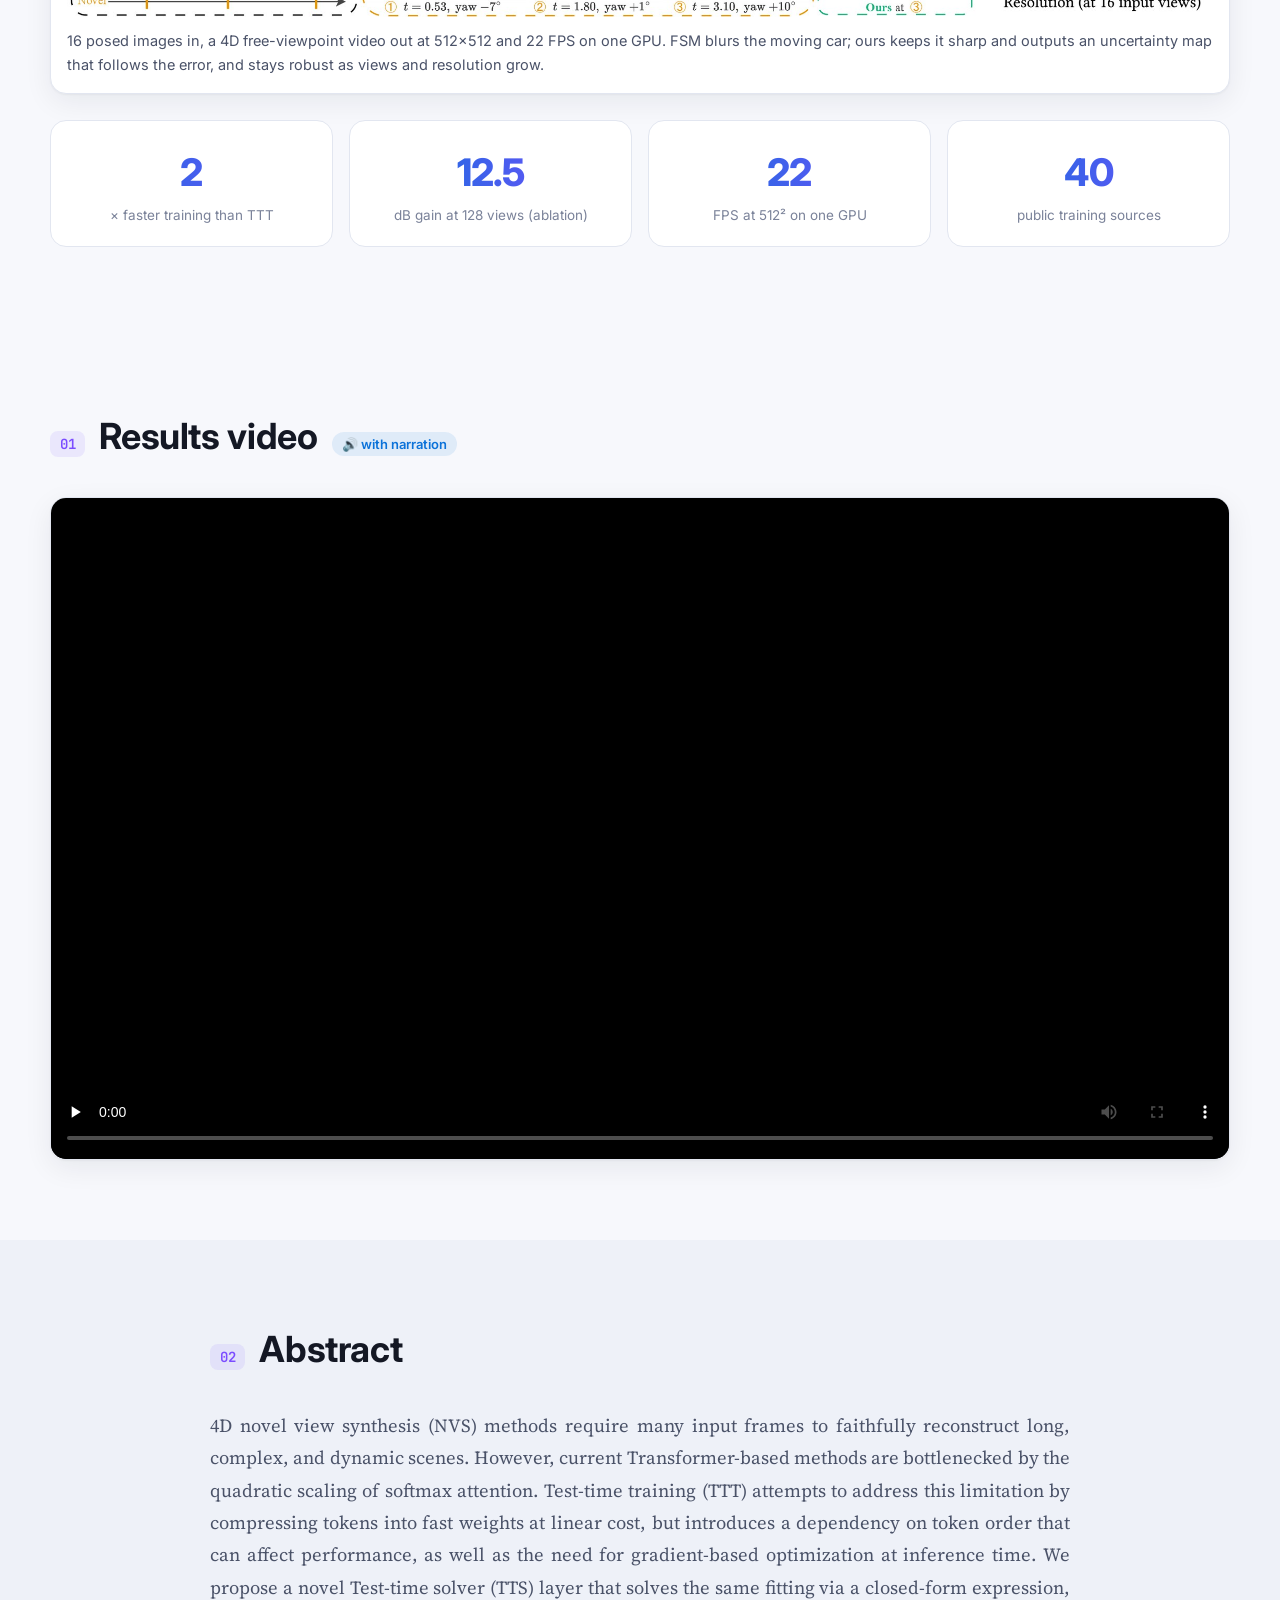
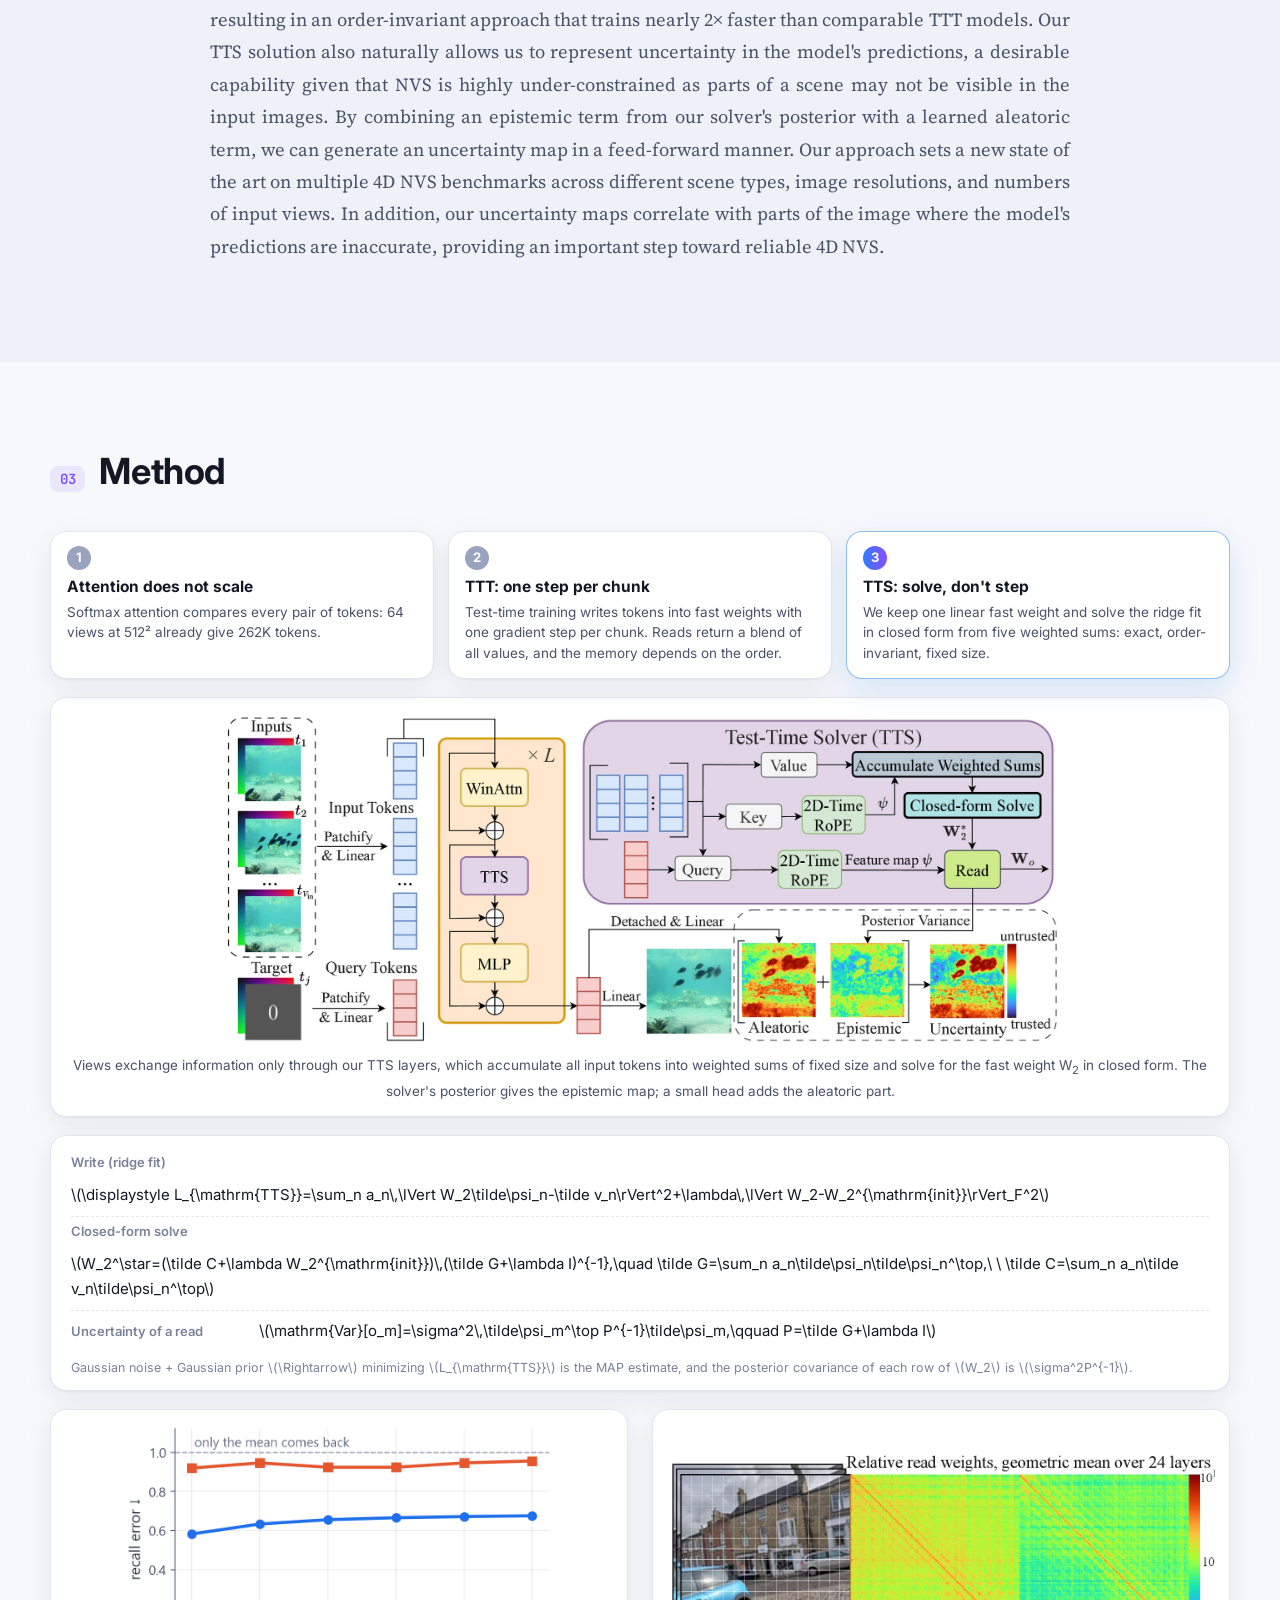
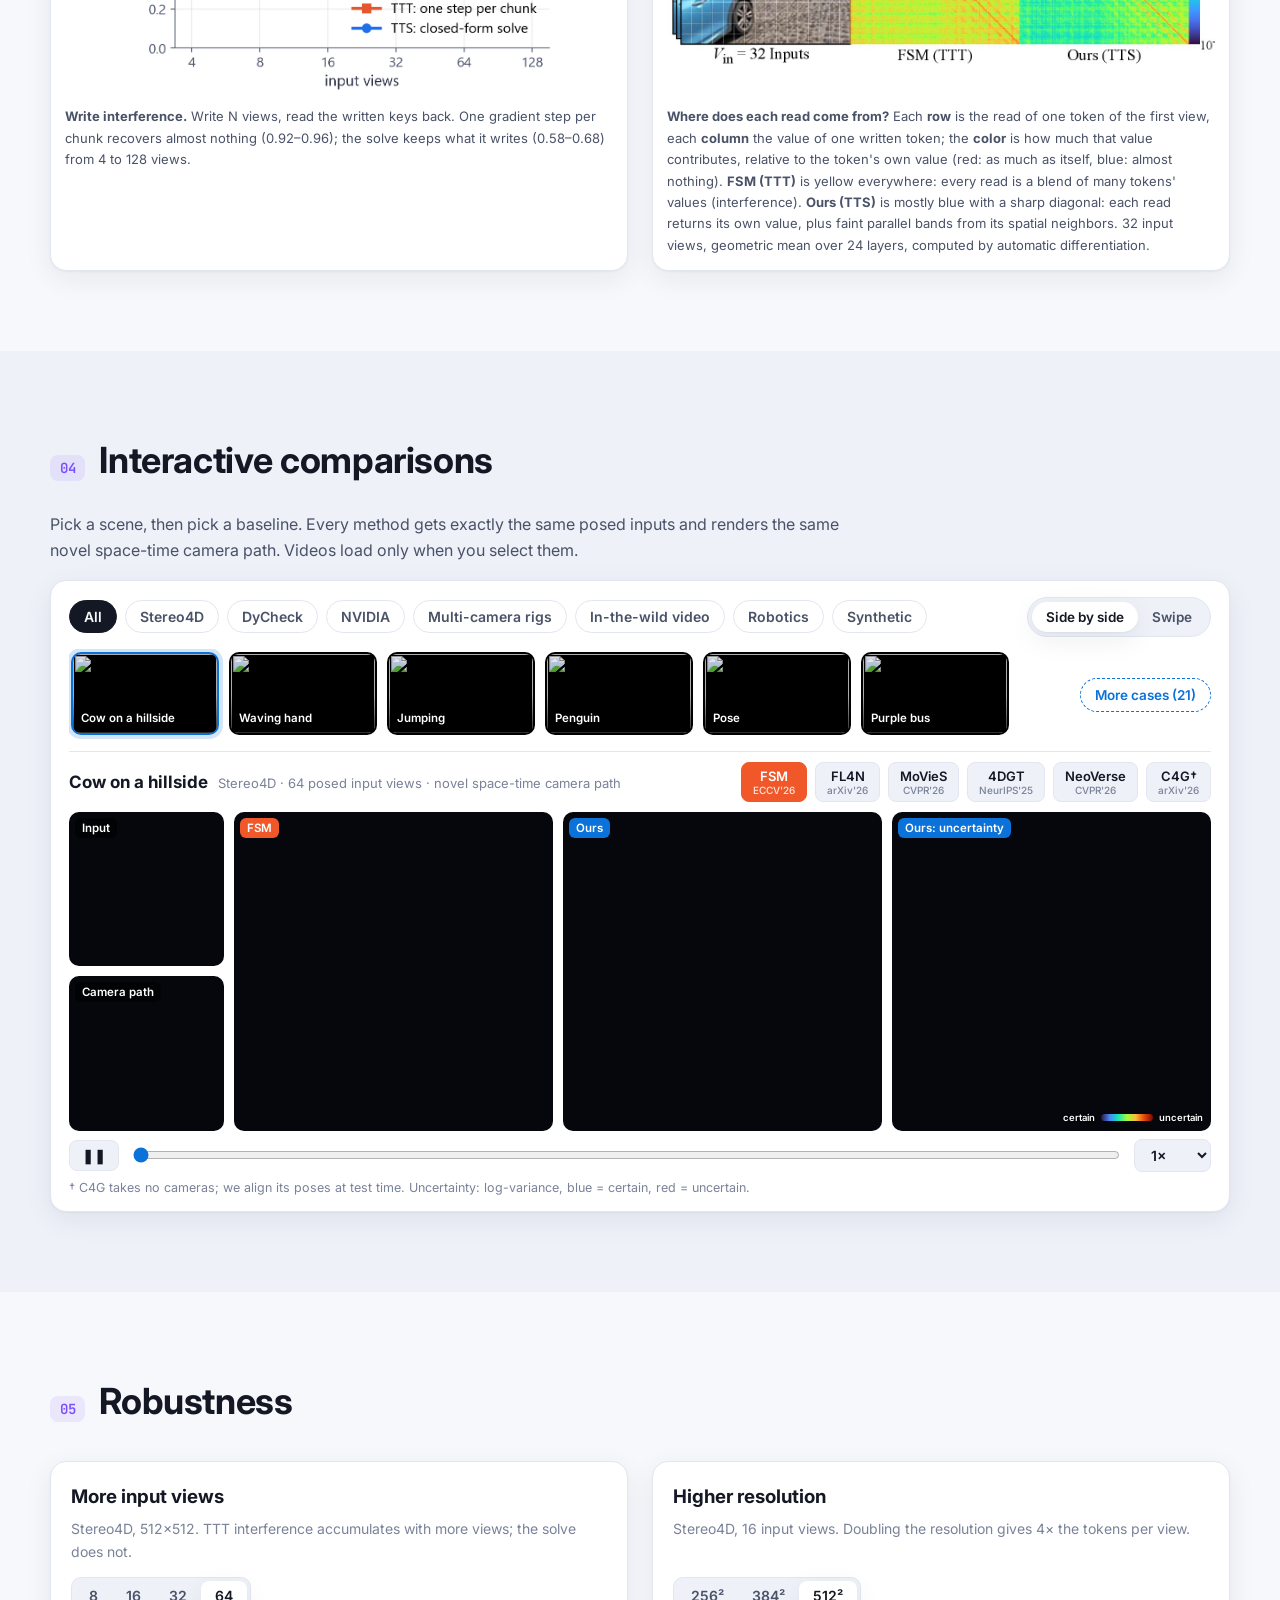
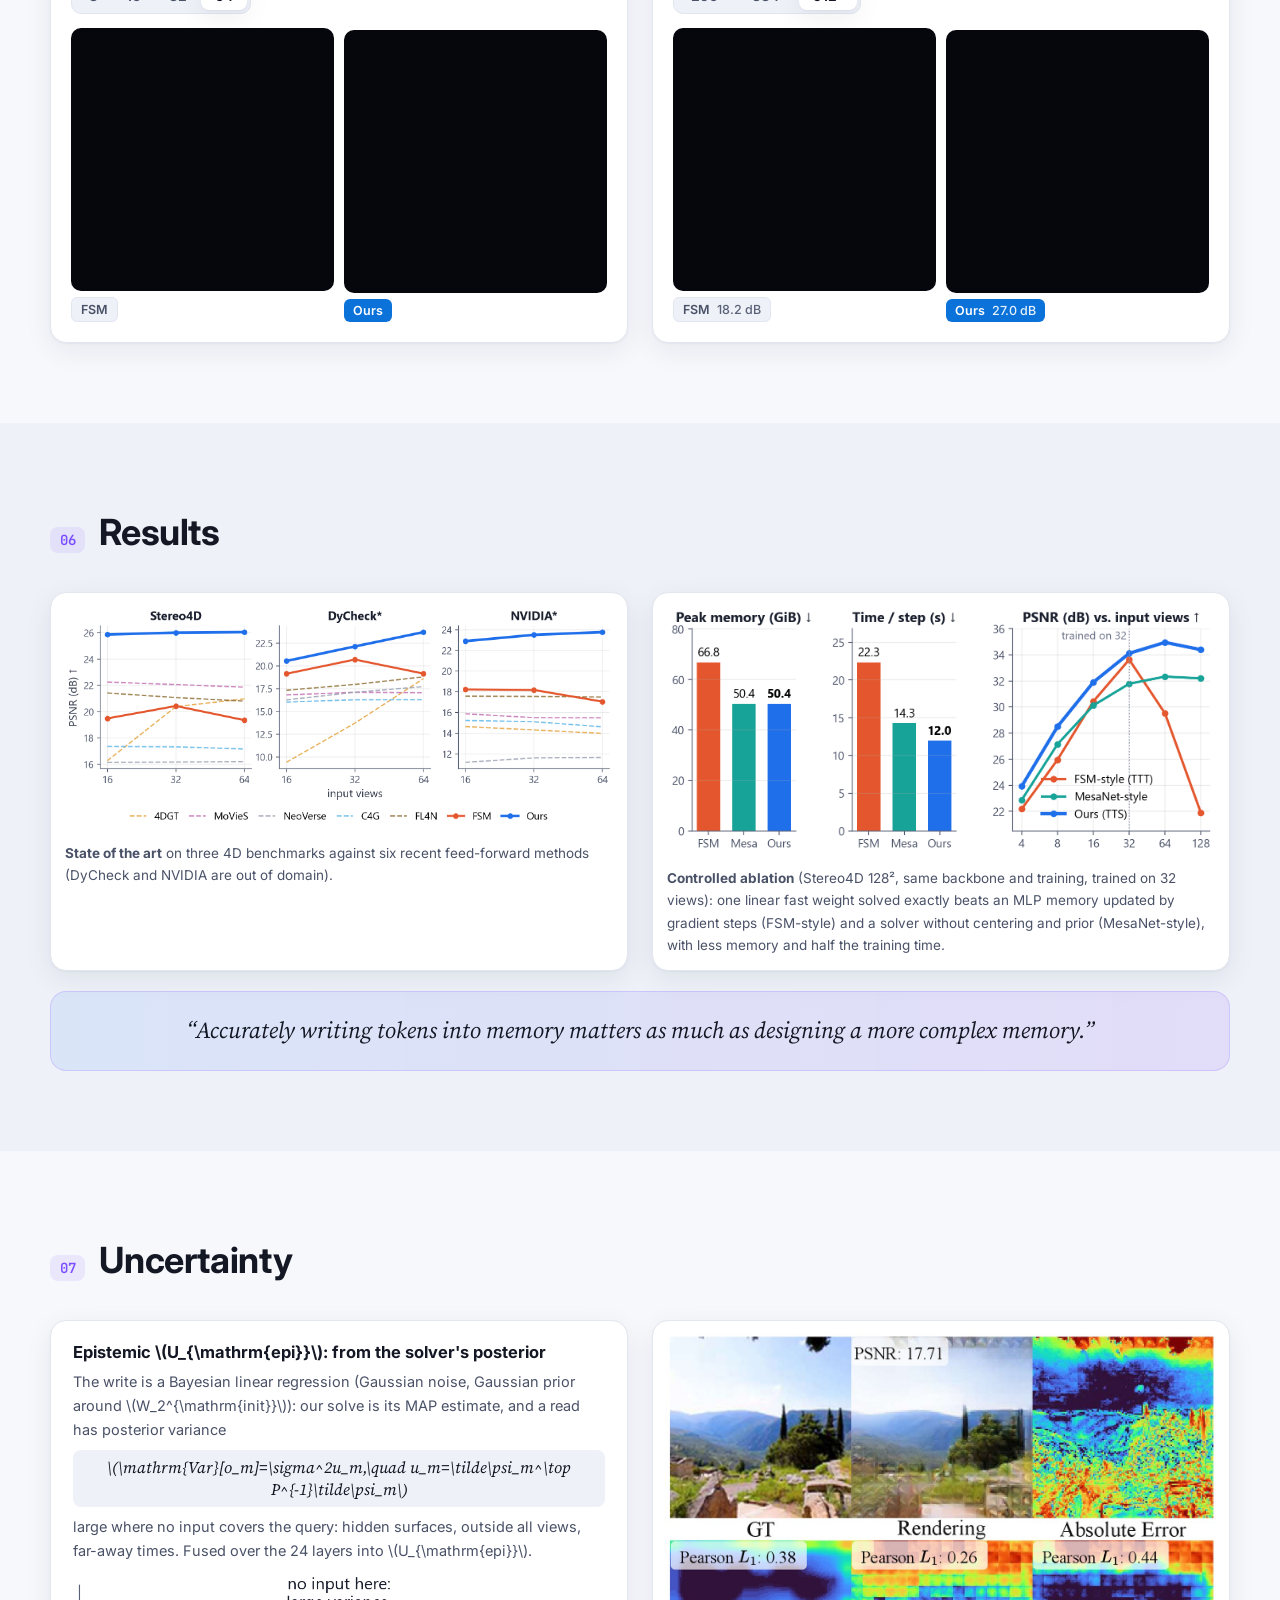
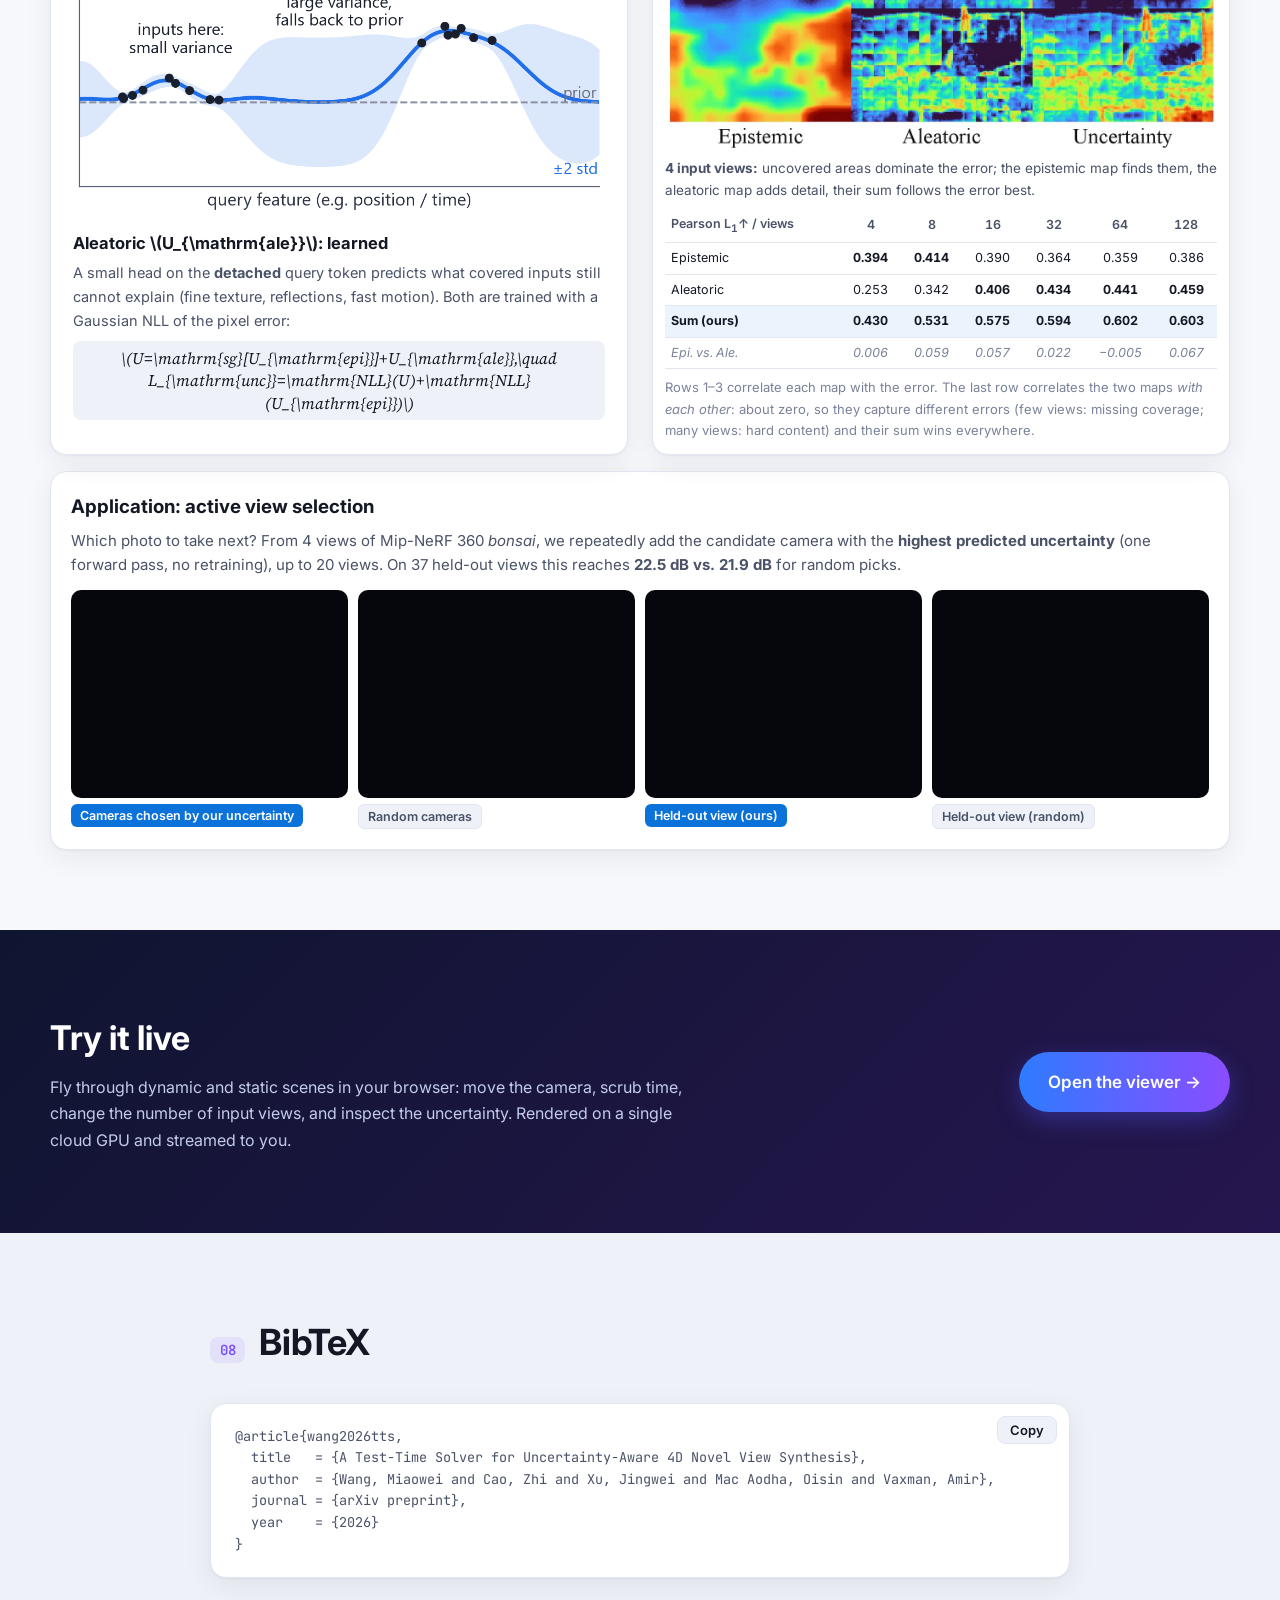
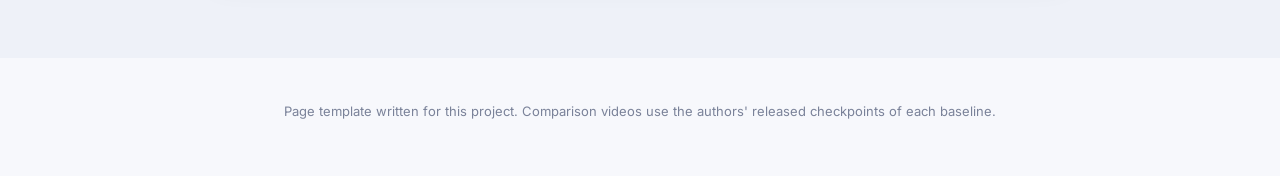
==== commit 6bca238e: "Uncertainty table: add the epistemic-vs-aleatoric correlation row Co-Authored-By: Claude Opus 5.5 <n" ====
--- a/docs/index.html
+++ b/docs/index.html
@@ -16,7 +16,7 @@
 <script defer src="https://cdn.jsdelivr.net/npm/katex@0.16.11/dist/katex.min.js"></script>
 <script defer src="https://cdn.jsdelivr.net/npm/katex@0.16.11/dist/contrib/auto-render.min.js"
   onload="renderMathInElement(document.body,{delimiters:[{left:'\\[',right:'\\]',display:true},{left:'\\(',right:'\\)',display:false}]})"></script>
-<link rel="stylesheet" href="static/css/style.css?v=20261127115523">
+<link rel="stylesheet" href="static/css/style.css?v=20261127115653">
 </head>
 <body>
 
@@ -308,9 +308,10 @@
             <tr><td>Epistemic</td><td><b>0.394</b></td><td><b>0.414</b></td><td>0.390</td><td>0.364</td><td>0.359</td><td>0.386</td></tr>
             <tr><td>Aleatoric</td><td>0.253</td><td>0.342</td><td><b>0.406</b></td><td><b>0.434</b></td><td><b>0.441</b></td><td><b>0.459</b></td></tr>
             <tr class="hl"><td>Sum (ours)</td><td>0.430</td><td>0.531</td><td>0.575</td><td>0.594</td><td>0.602</td><td>0.603</td></tr>
+            <tr class="sep"><td>Epi. vs. Ale.</td><td>0.006</td><td>0.059</td><td>0.057</td><td>0.022</td><td>&minus;0.005</td><td>0.067</td></tr>
           </tbody>
         </table>
-        <p class="tbl-note">Few views: missing coverage (epistemic) explains the error best; many views: hard content (aleatoric) takes over. Their sum wins everywhere.</p>
+        <p class="tbl-note">Rows 1&ndash;3 correlate each map with the error. The last row correlates the two maps <i>with each other</i>: about zero, so they capture different errors (few views: missing coverage; many views: hard content) and their sum wins everywhere.</p>
       </figure>
     </div>
     <div class="card avs">
@@ -365,8 +366,8 @@
   <p>Page template written for this project. Comparison videos use the authors' released checkpoints of each baseline.</p>
 </footer>
 
-<script src="static/js/config.js?v=20261127115523"></script>
-<script src="static/js/cases.js?v=20261127115523"></script>
-<script src="static/js/main.js?v=20261127115523"></script>
+<script src="static/js/config.js?v=20261127115653"></script>
+<script src="static/js/cases.js?v=20261127115653"></script>
+<script src="static/js/main.js?v=20261127115653"></script>
 </body>
 </html>
--- a/docs/static/css/style.css
+++ b/docs/static/css/style.css
@@ -400,3 +400,5 @@
 @media (prefers-color-scheme: dark) { .epi-plot, .fig img { background: #fff; } }
 .two.unc .fig img { max-height: none; width: 100%; }
 .two.unc .tbl th, .two.unc .tbl td { padding: 5px 6px; }
+
+.tbl tr.sep td { border-top: 1.5px solid var(--ink-2); color: var(--muted); font-style: italic; }
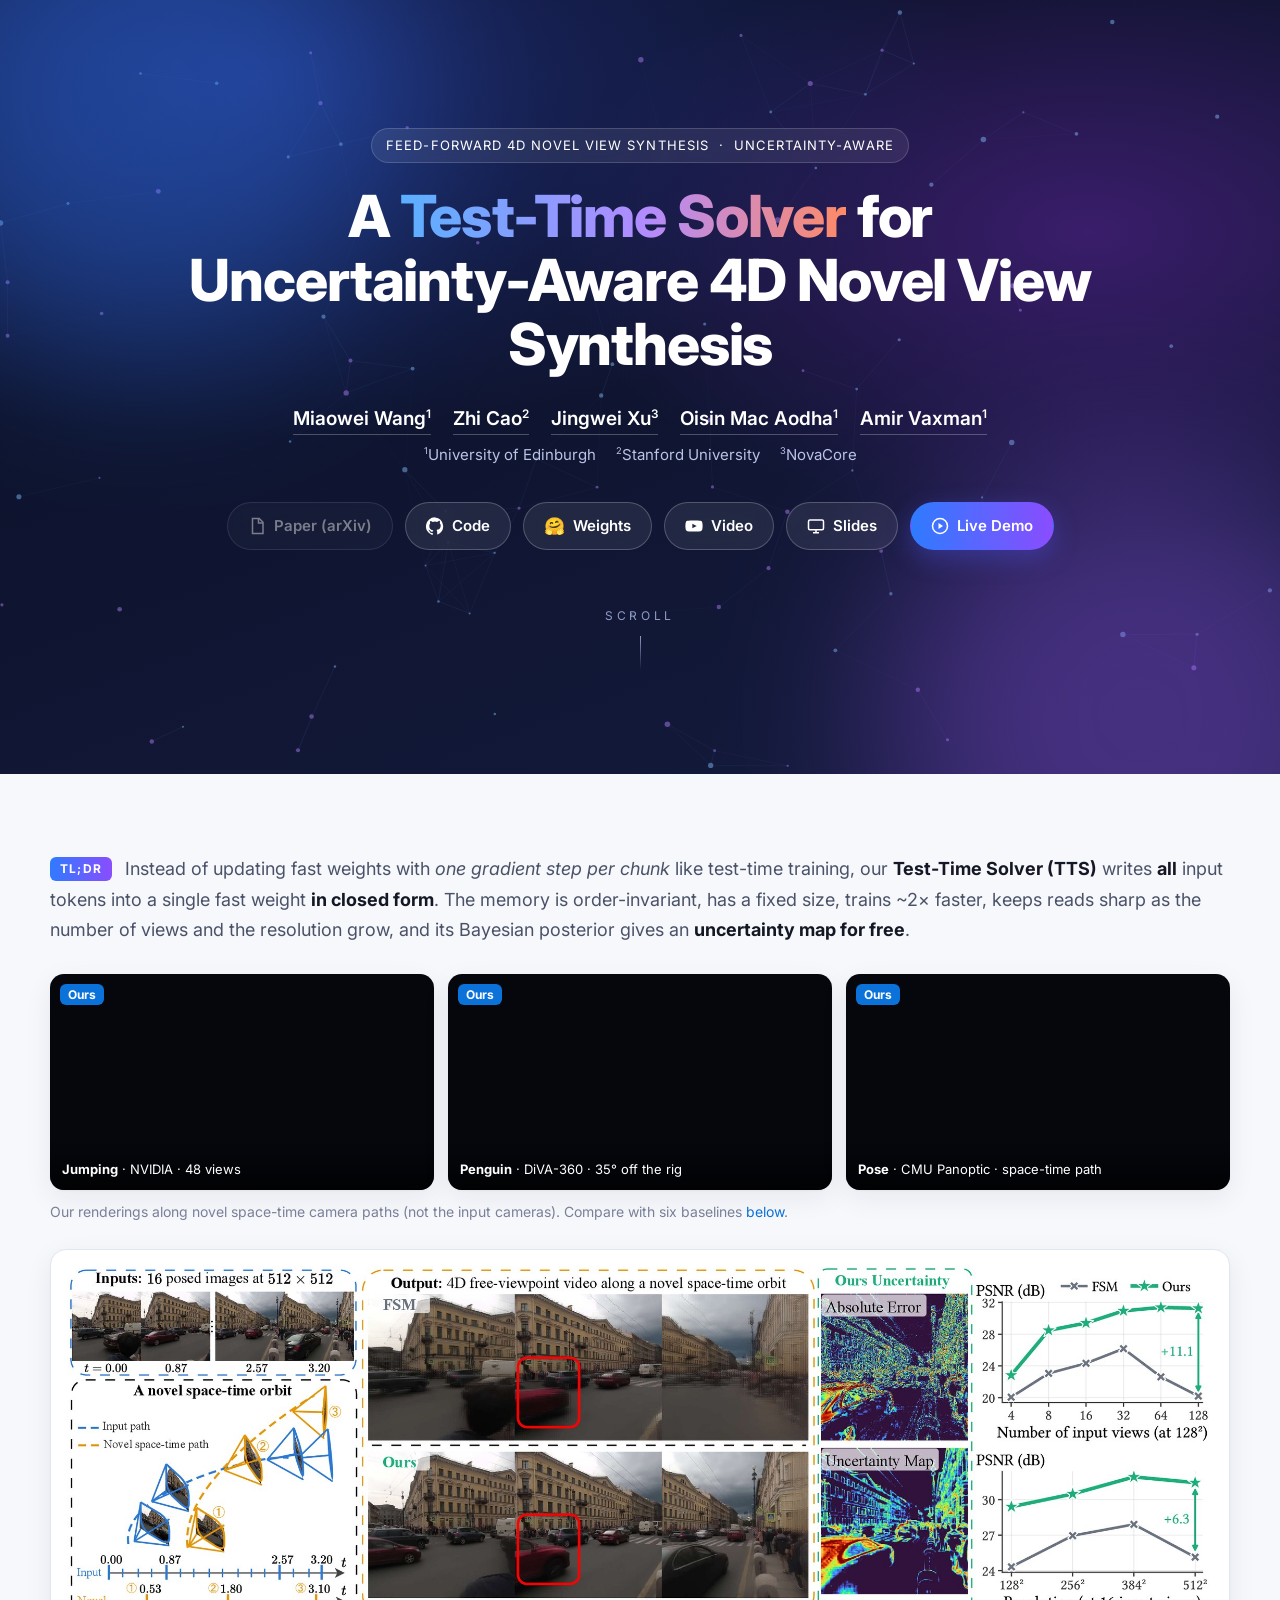
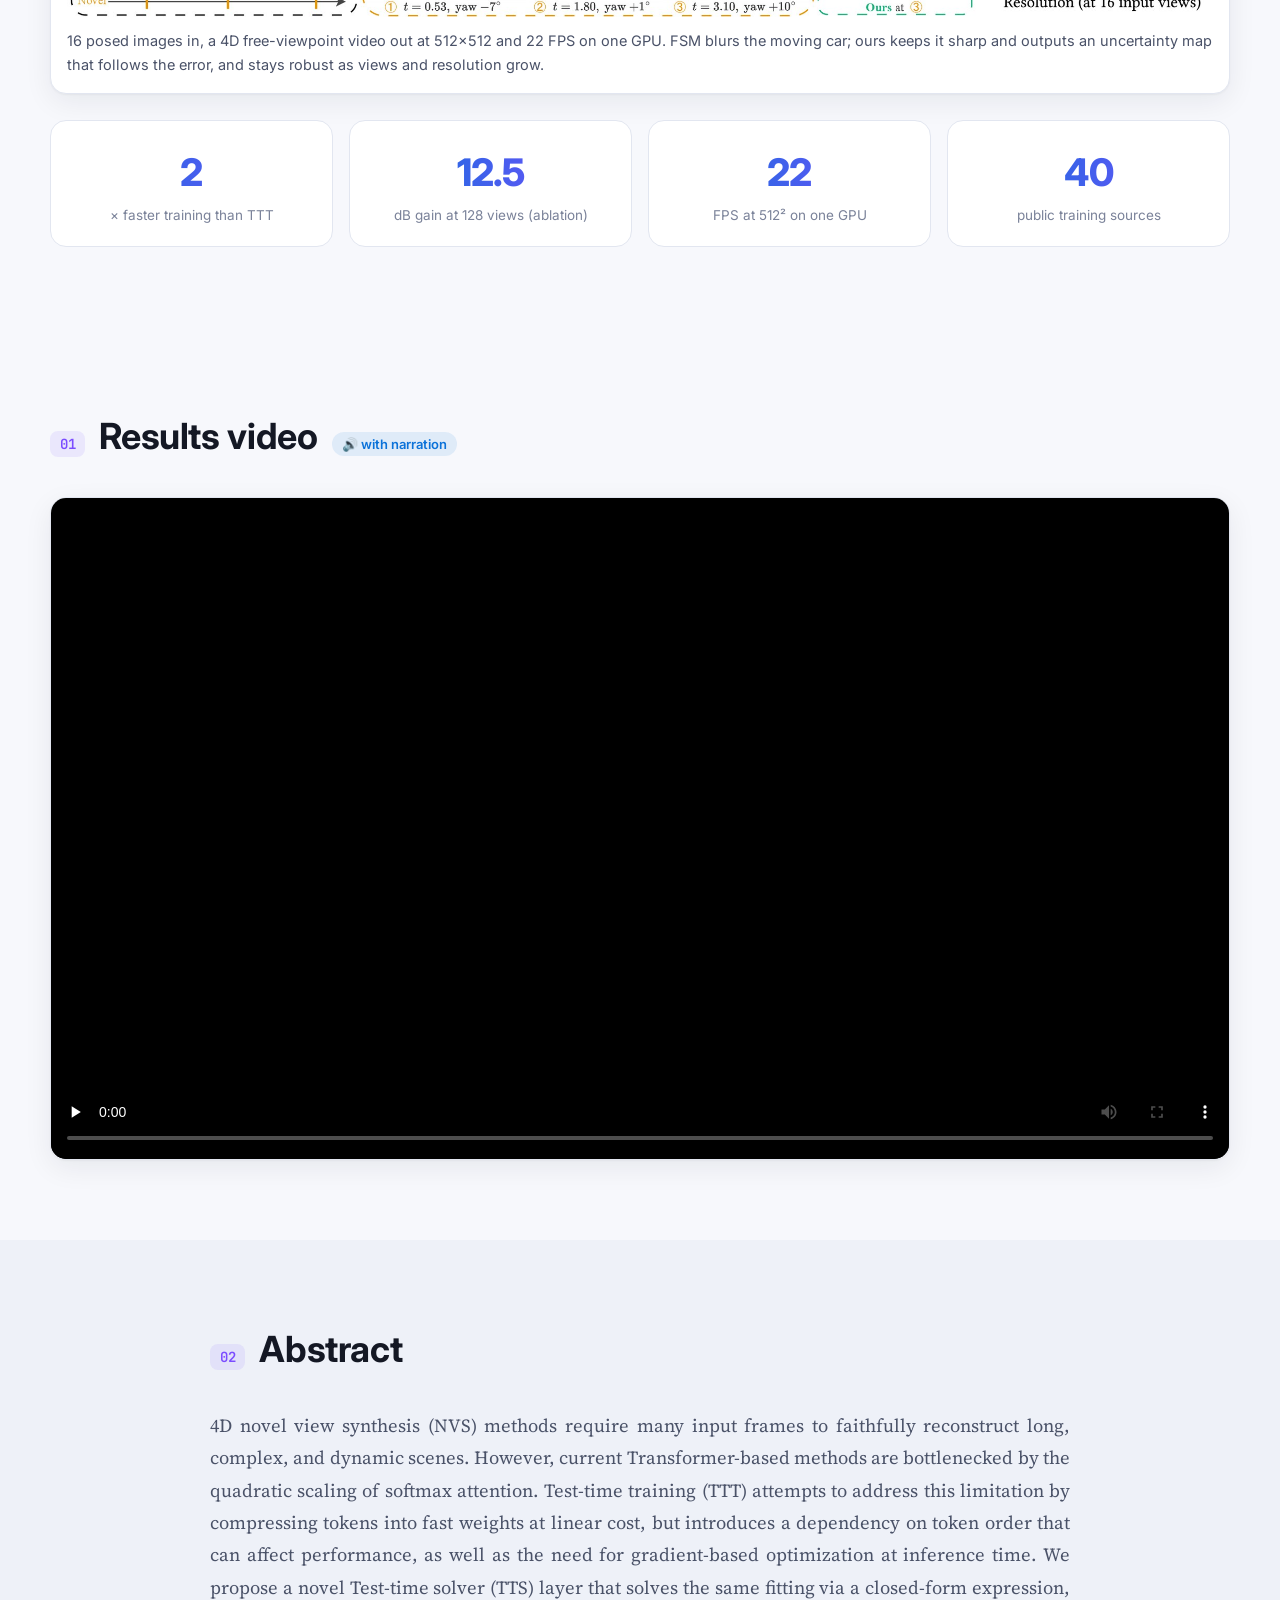
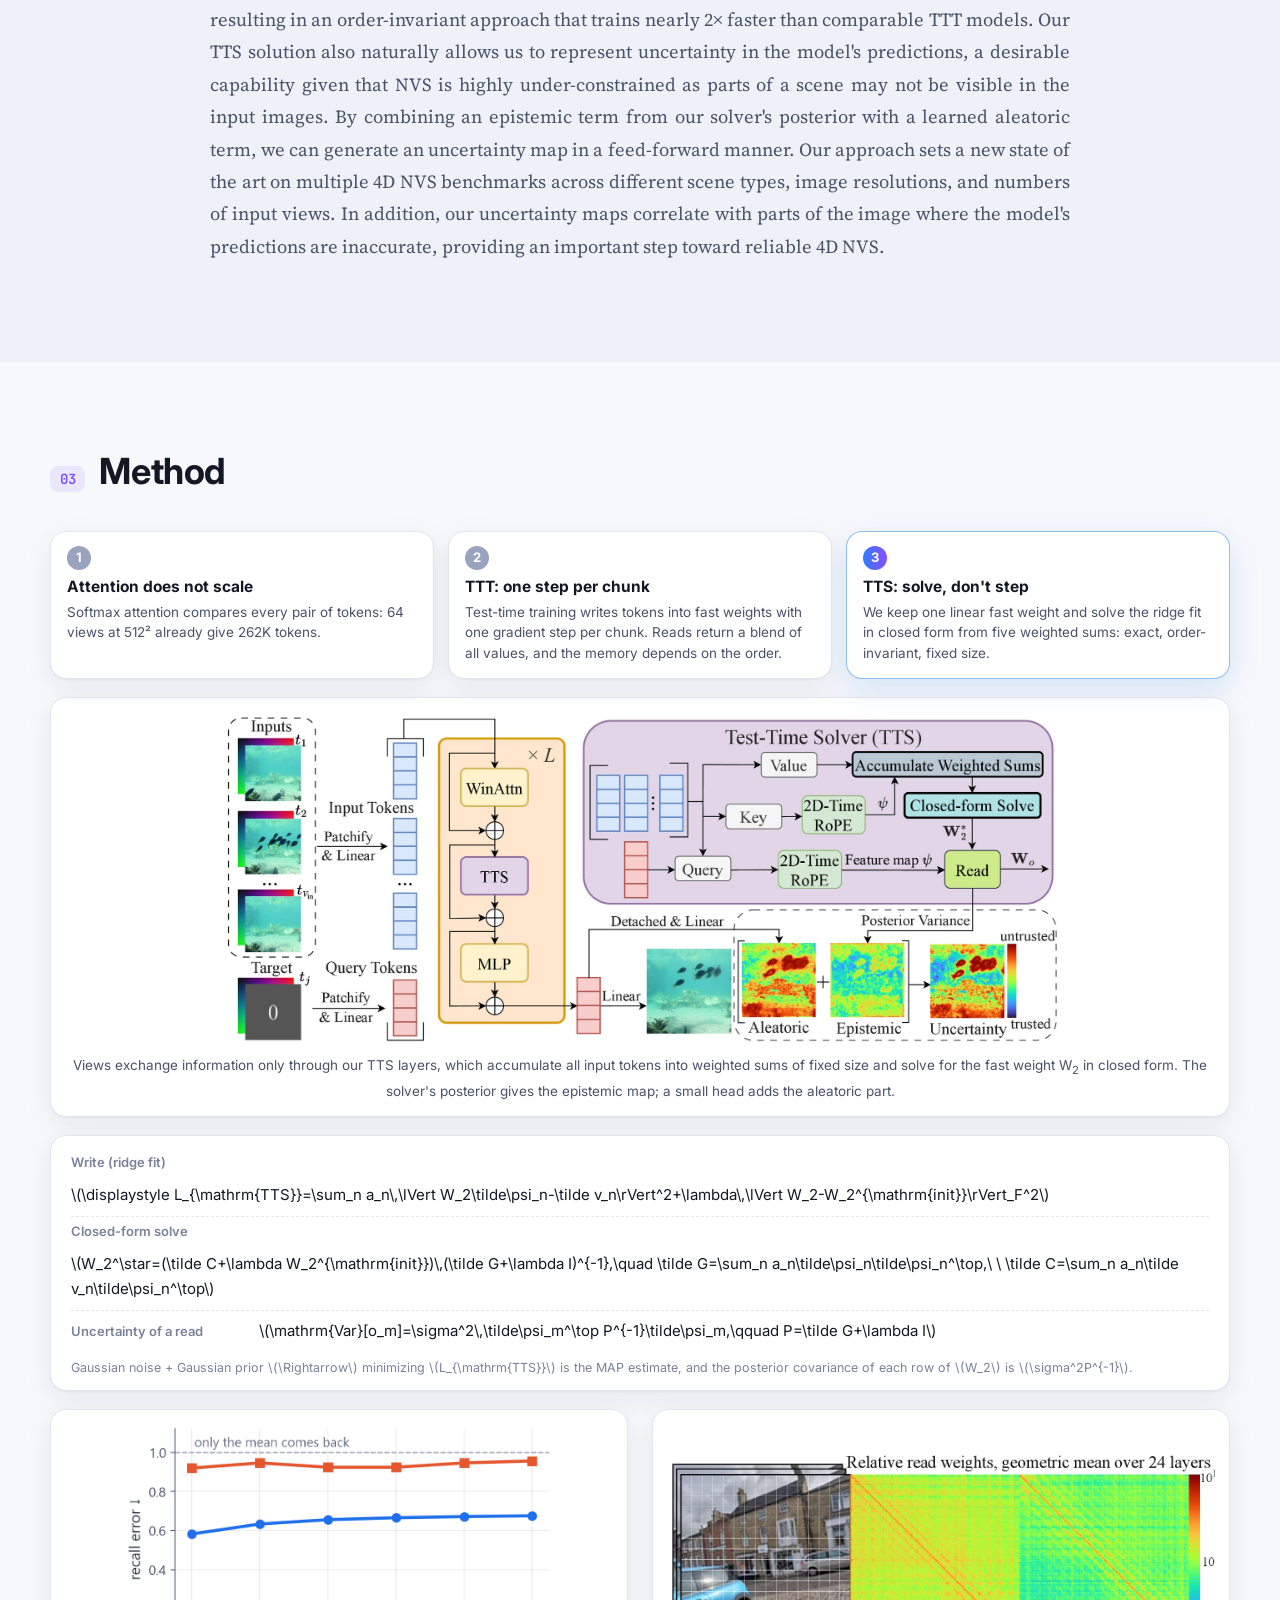
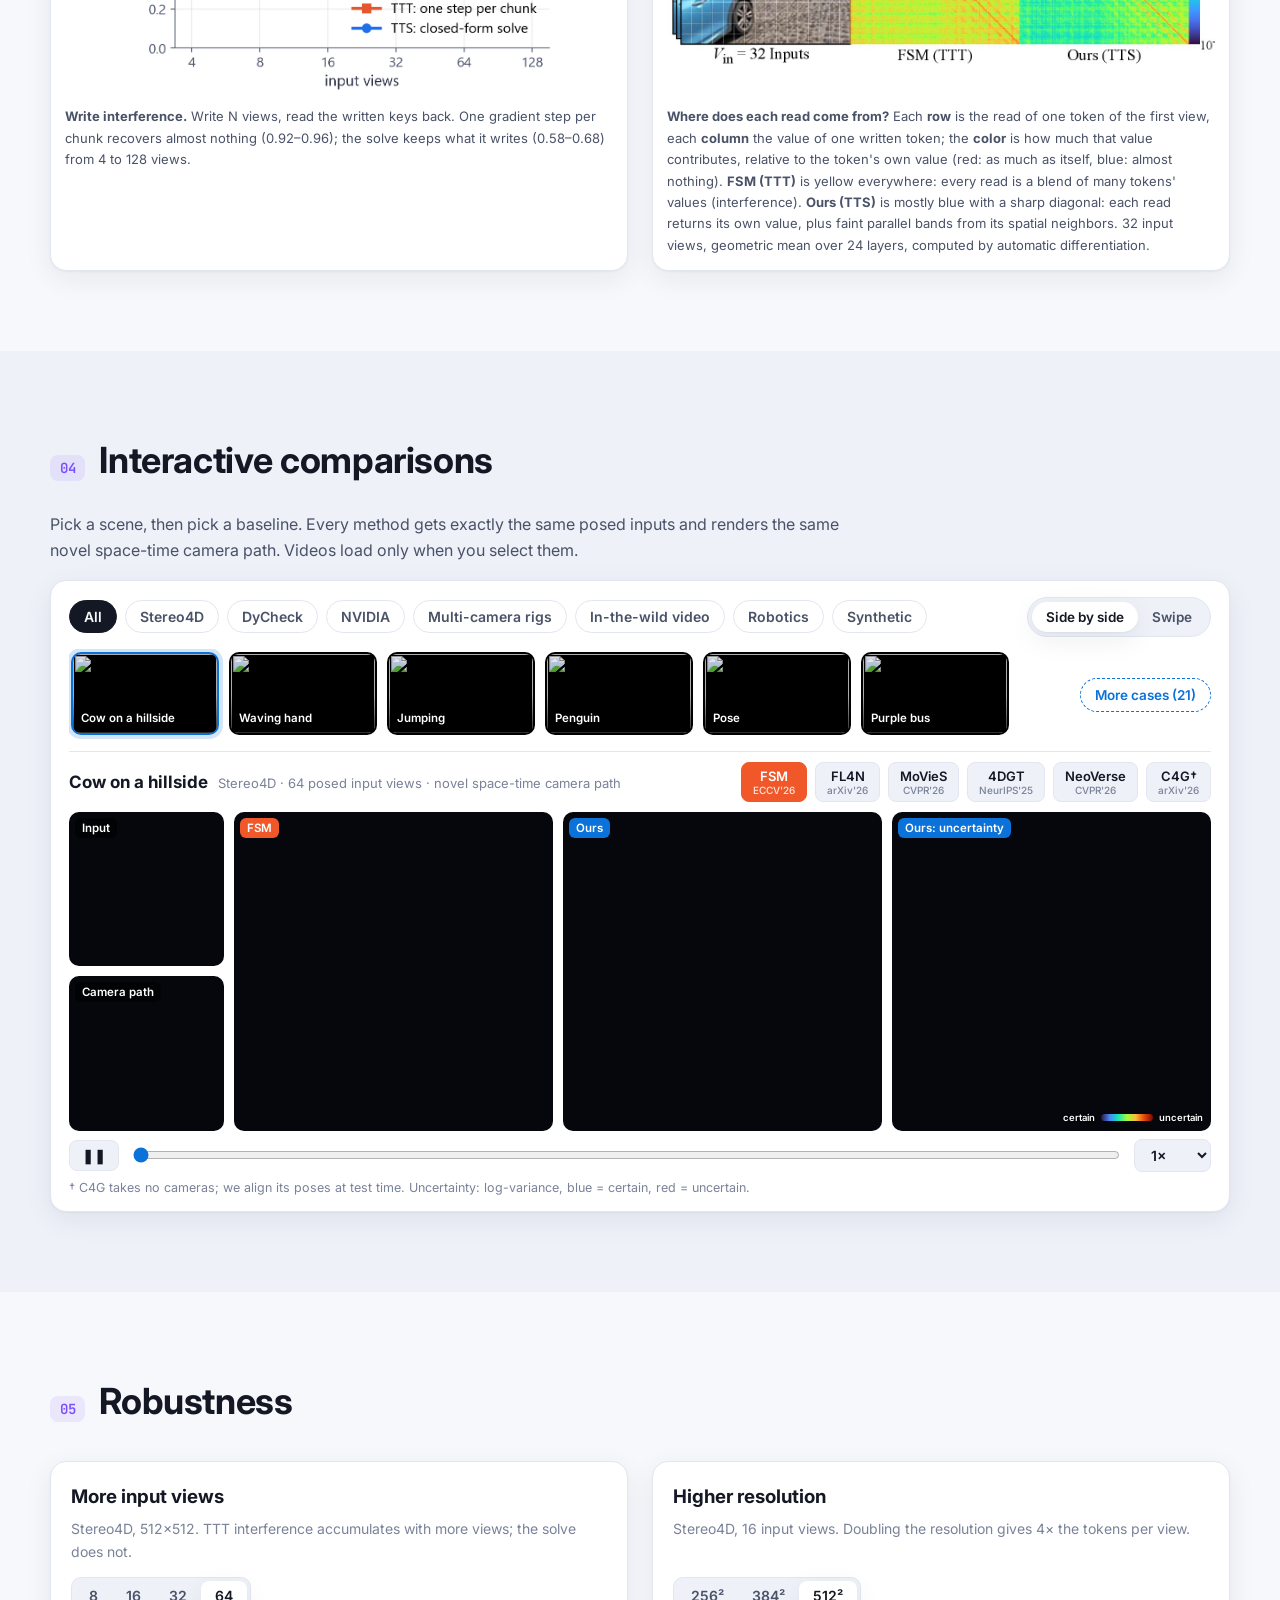
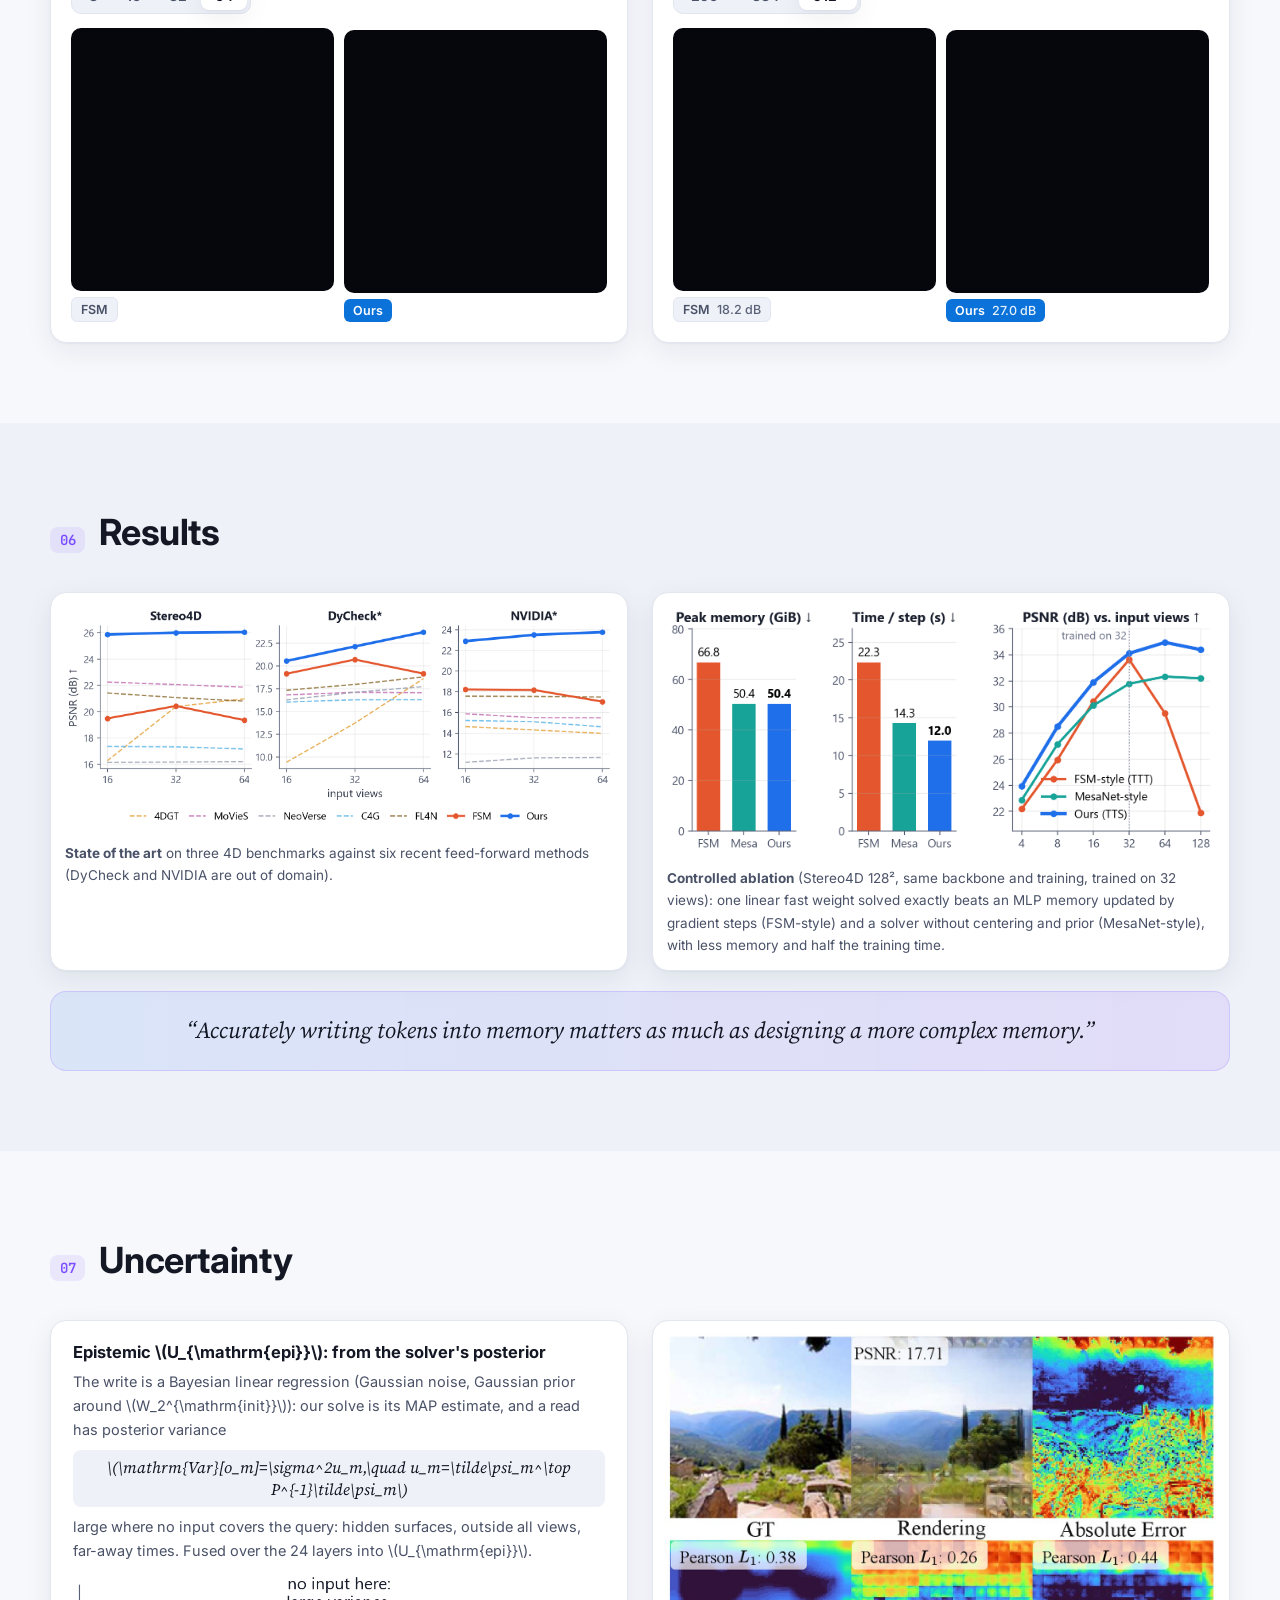
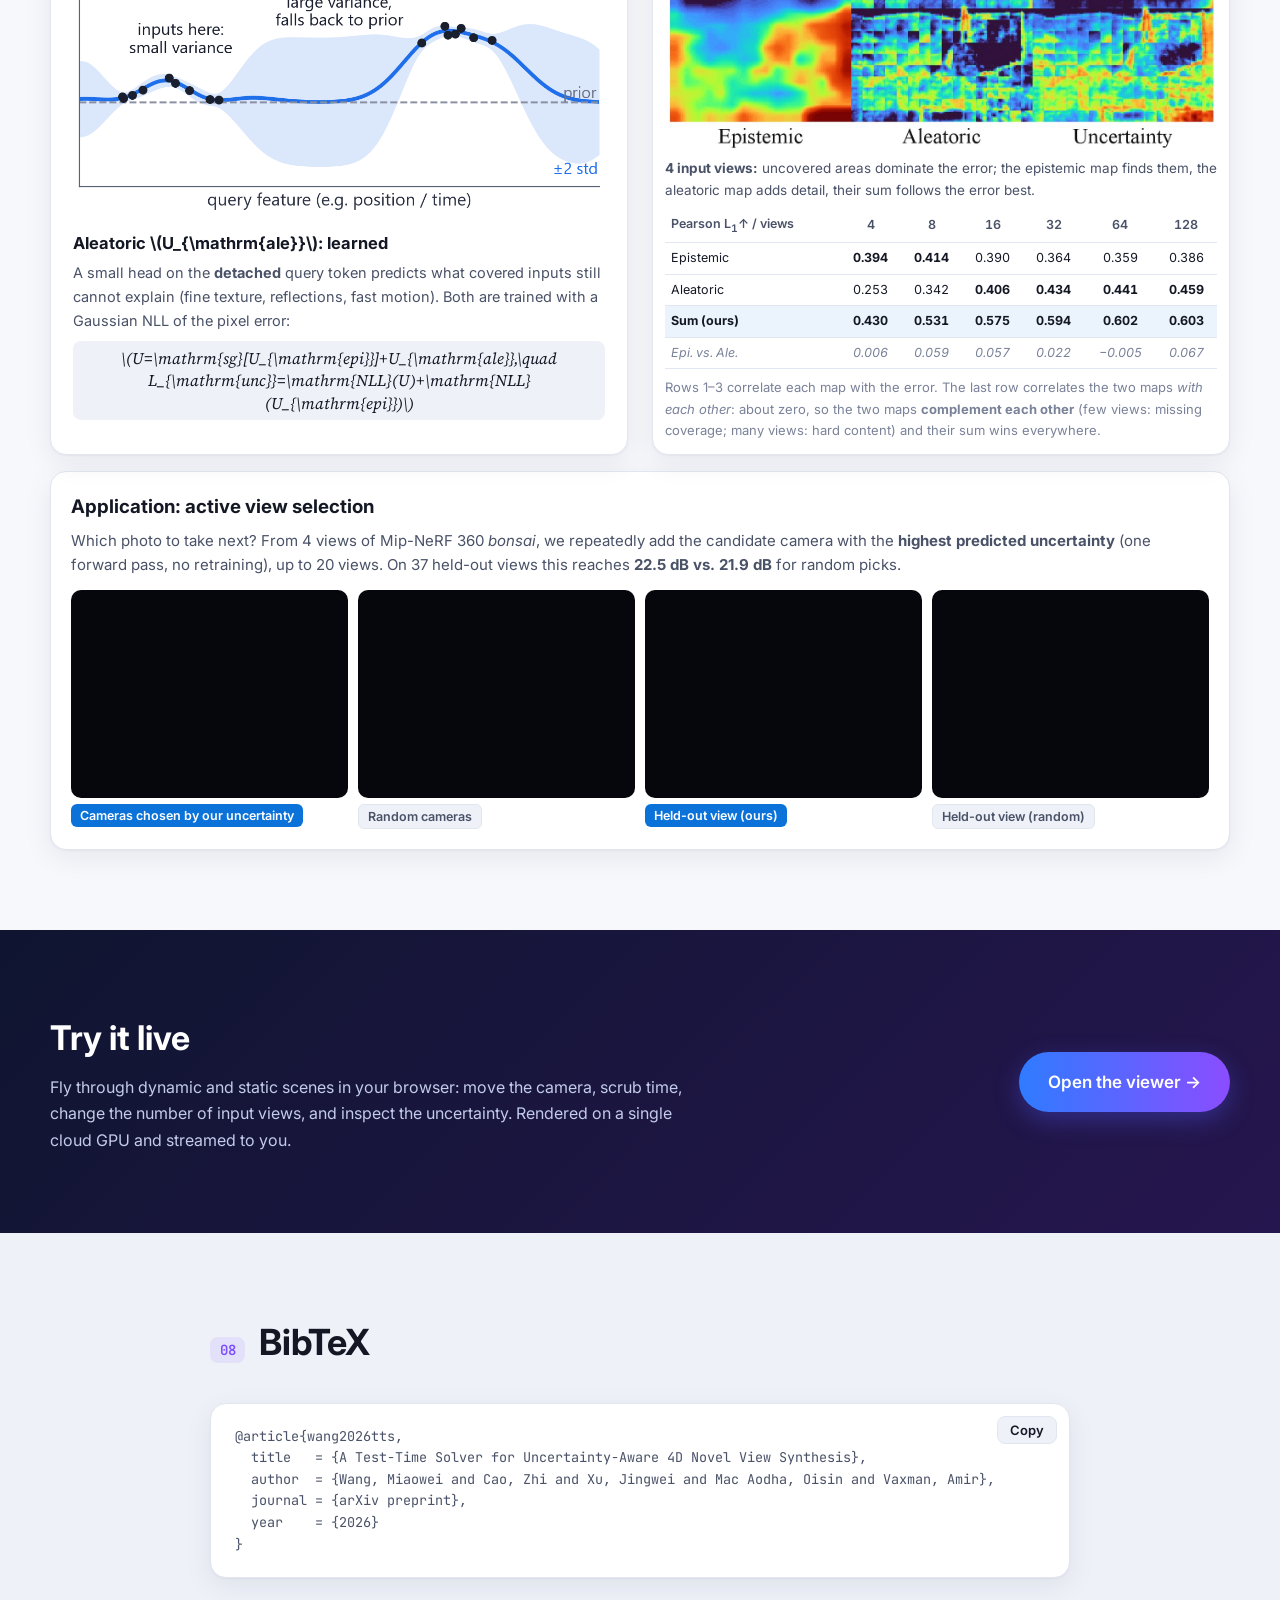
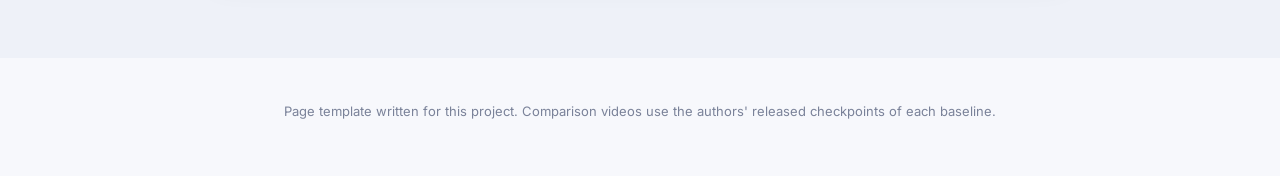
==== commit 177c4c29: "Uncertainty: 'complement each other' Co-Authored-By: Claude Opus 5.5 <noreply@anthropic.com>" ====
--- a/docs/index.html
+++ b/docs/index.html
@@ -16,7 +16,7 @@
 <script defer src="https://cdn.jsdelivr.net/npm/katex@0.16.11/dist/katex.min.js"></script>
 <script defer src="https://cdn.jsdelivr.net/npm/katex@0.16.11/dist/contrib/auto-render.min.js"
   onload="renderMathInElement(document.body,{delimiters:[{left:'\\[',right:'\\]',display:true},{left:'\\(',right:'\\)',display:false}]})"></script>
-<link rel="stylesheet" href="static/css/style.css?v=20261127115653">
+<link rel="stylesheet" href="static/css/style.css?v=20261127115727">
 </head>
 <body>
 
@@ -311,7 +311,7 @@
             <tr class="sep"><td>Epi. vs. Ale.</td><td>0.006</td><td>0.059</td><td>0.057</td><td>0.022</td><td>&minus;0.005</td><td>0.067</td></tr>
           </tbody>
         </table>
-        <p class="tbl-note">Rows 1&ndash;3 correlate each map with the error. The last row correlates the two maps <i>with each other</i>: about zero, so they capture different errors (few views: missing coverage; many views: hard content) and their sum wins everywhere.</p>
+        <p class="tbl-note">Rows 1&ndash;3 correlate each map with the error. The last row correlates the two maps <i>with each other</i>: about zero, so the two maps <b>complement each other</b> (few views: missing coverage; many views: hard content) and their sum wins everywhere.</p>
       </figure>
     </div>
     <div class="card avs">
@@ -366,8 +366,8 @@
   <p>Page template written for this project. Comparison videos use the authors' released checkpoints of each baseline.</p>
 </footer>
 
-<script src="static/js/config.js?v=20261127115653"></script>
-<script src="static/js/cases.js?v=20261127115653"></script>
-<script src="static/js/main.js?v=20261127115653"></script>
+<script src="static/js/config.js?v=20261127115727"></script>
+<script src="static/js/cases.js?v=20261127115727"></script>
+<script src="static/js/main.js?v=20261127115727"></script>
 </body>
 </html>
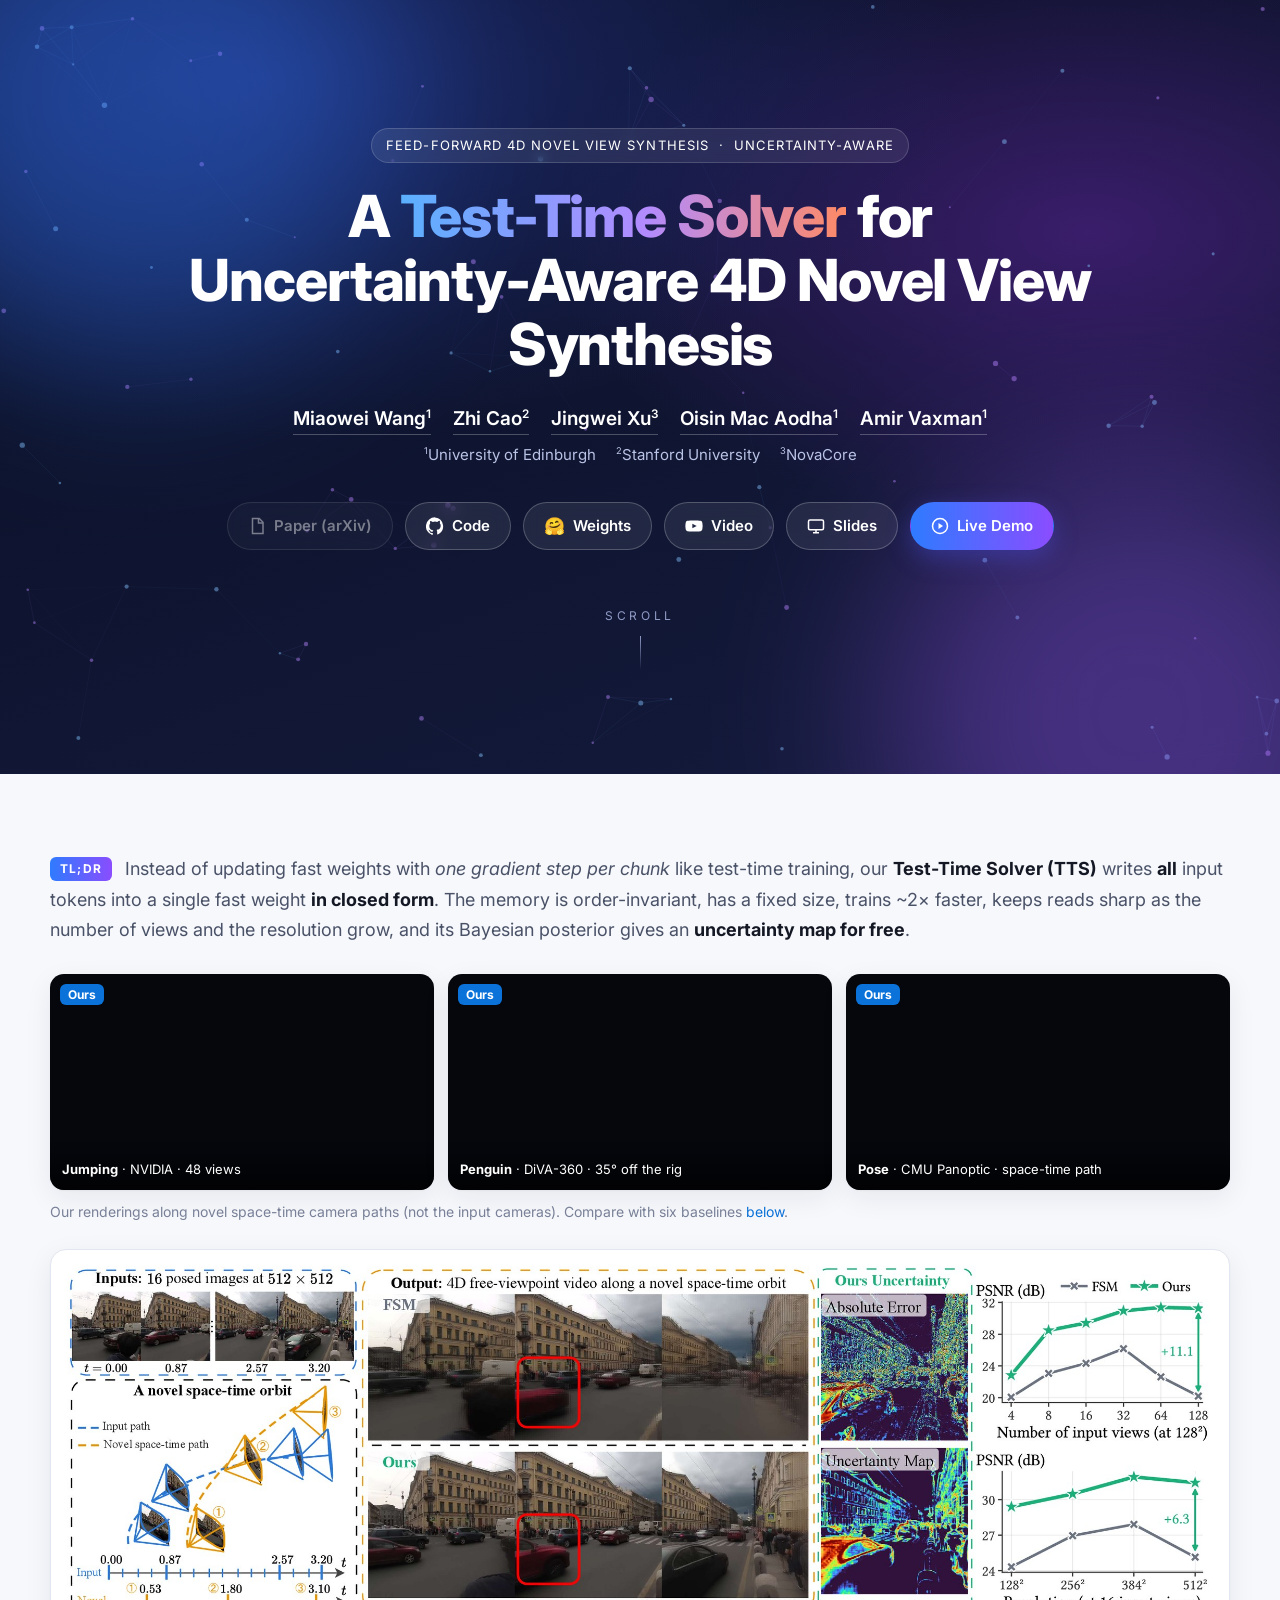
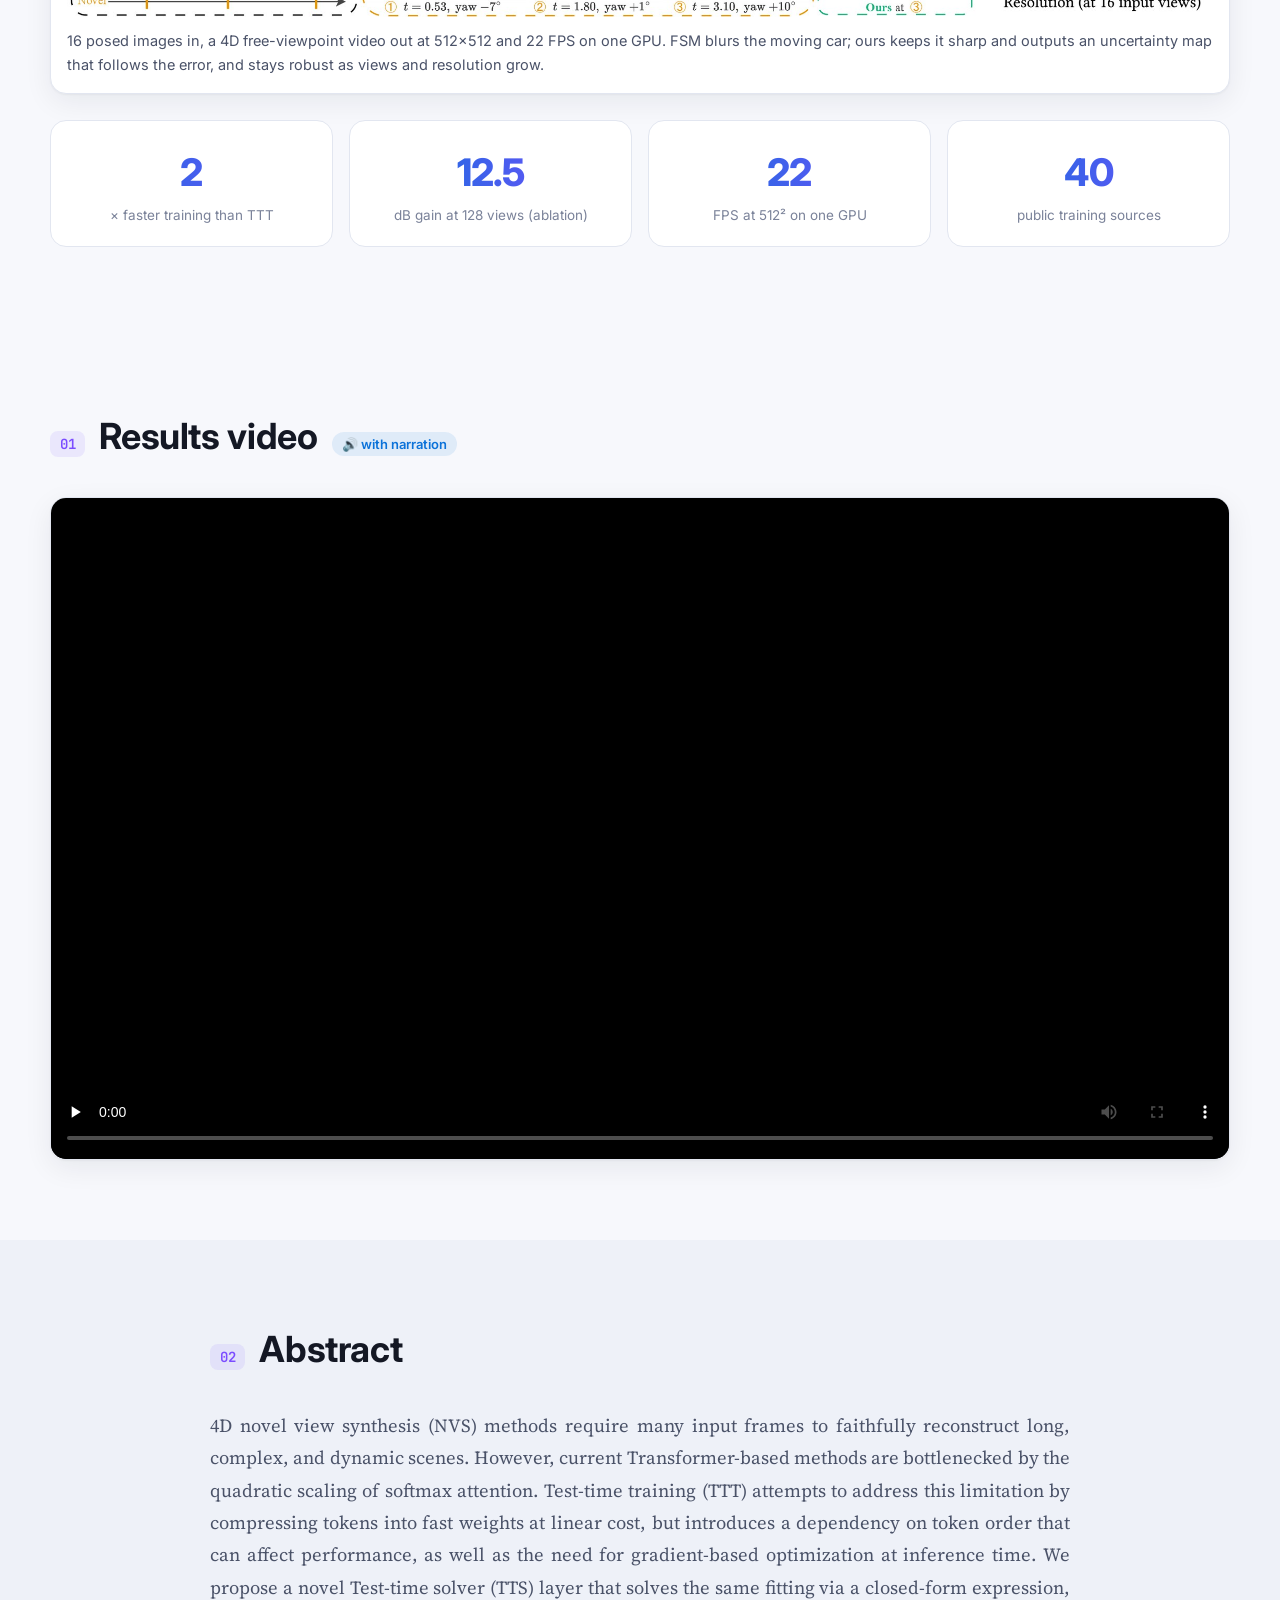
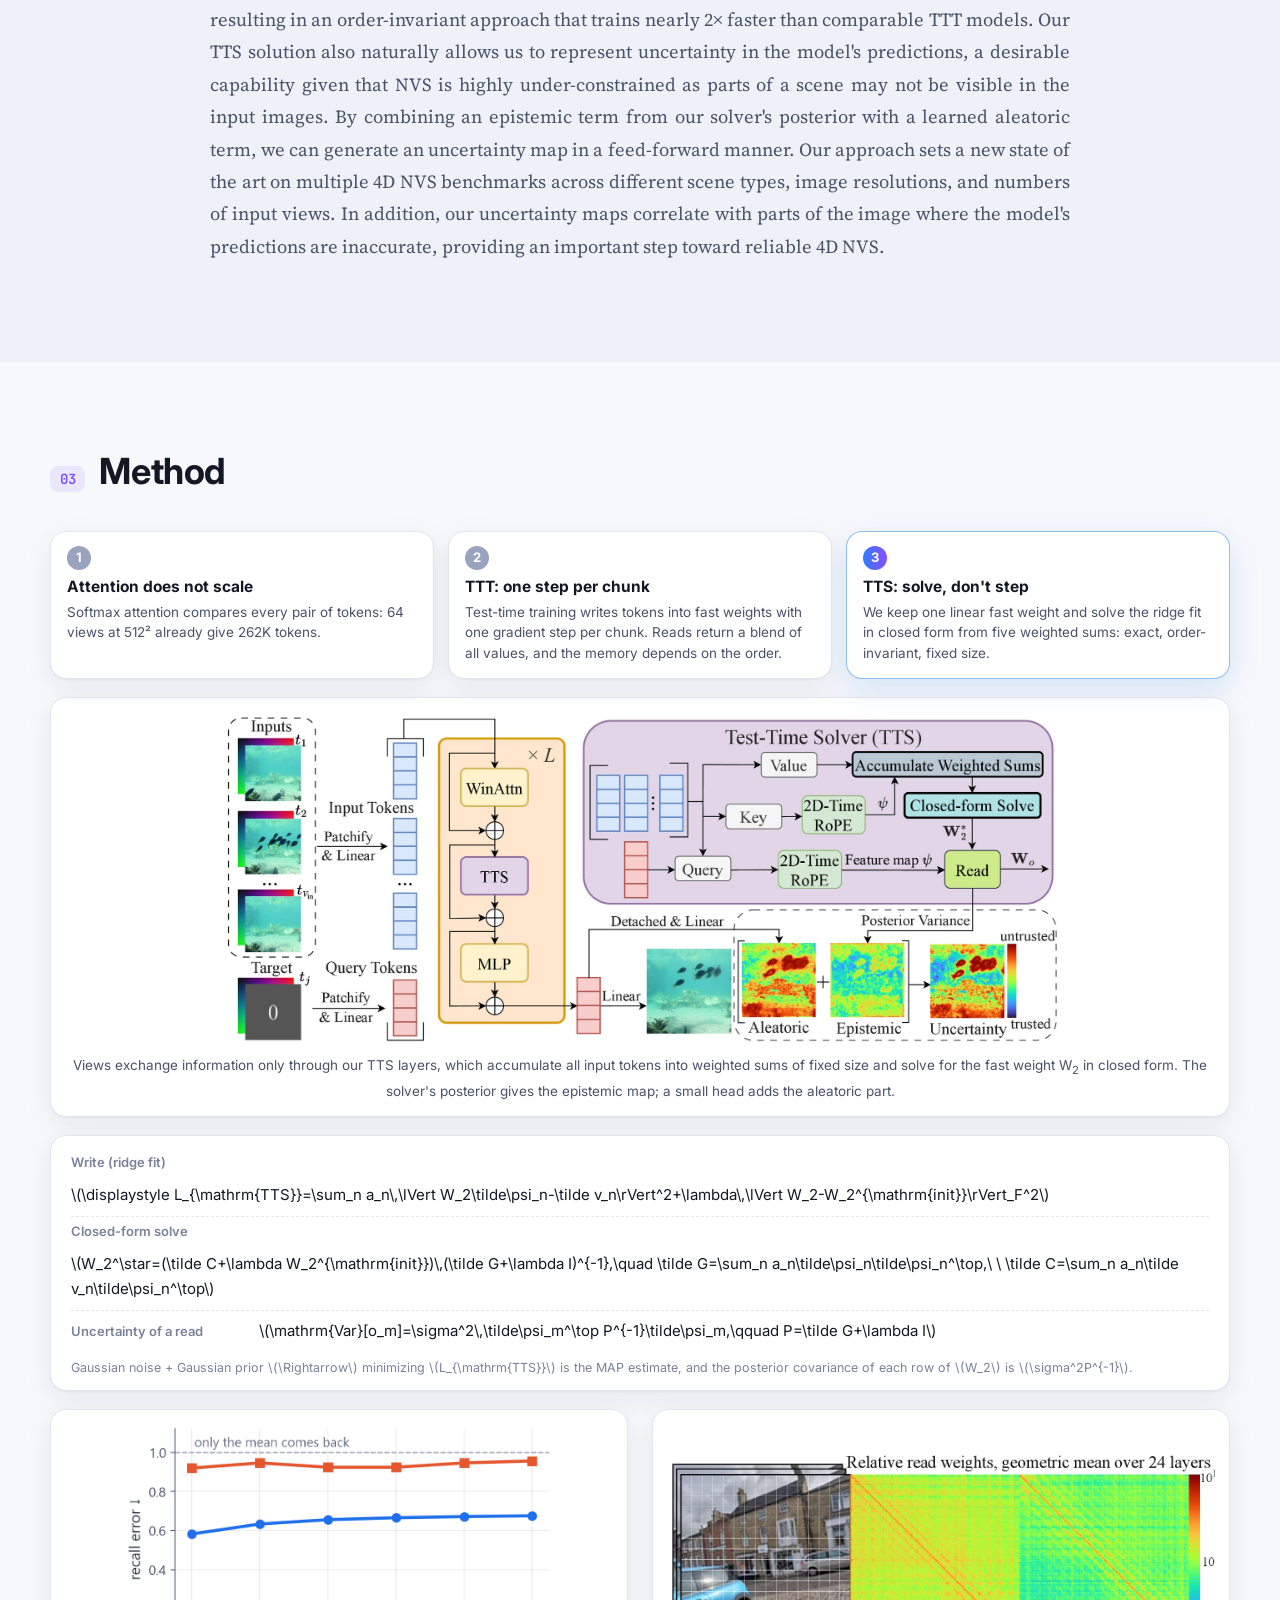
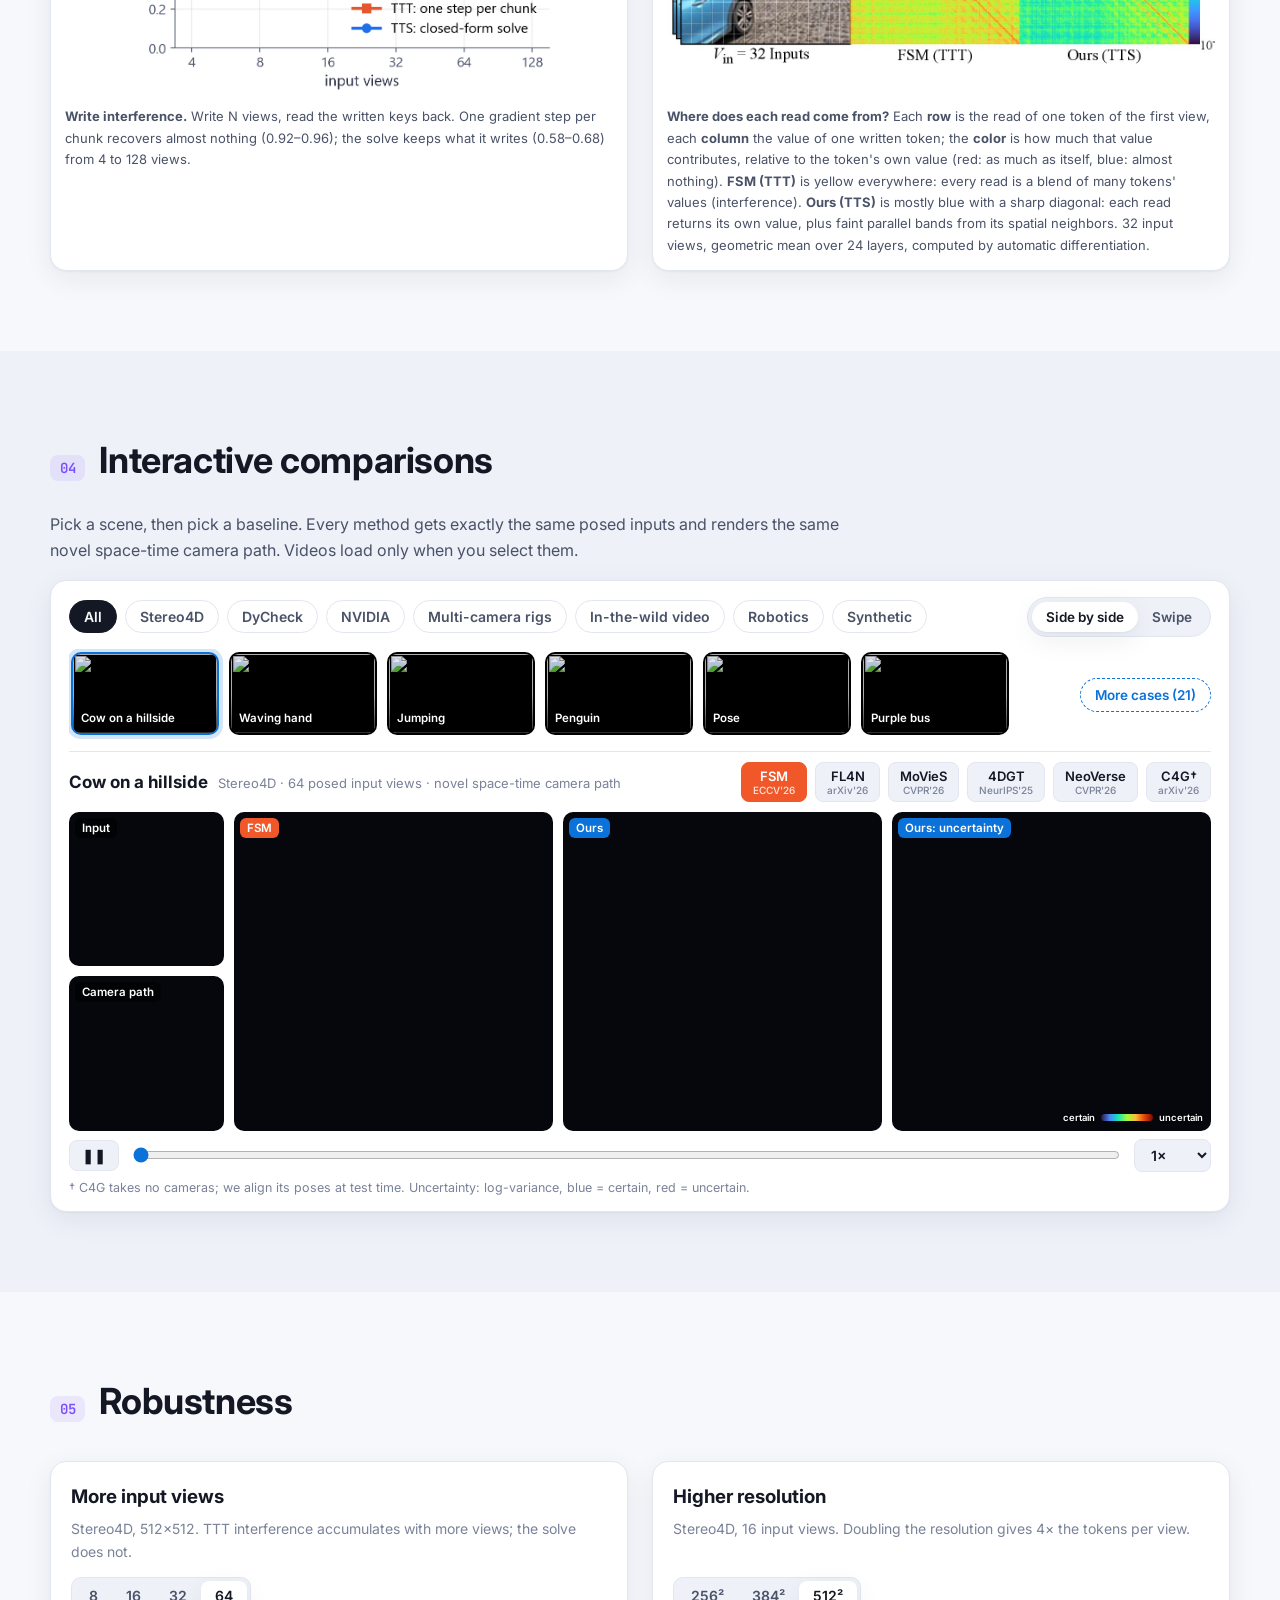
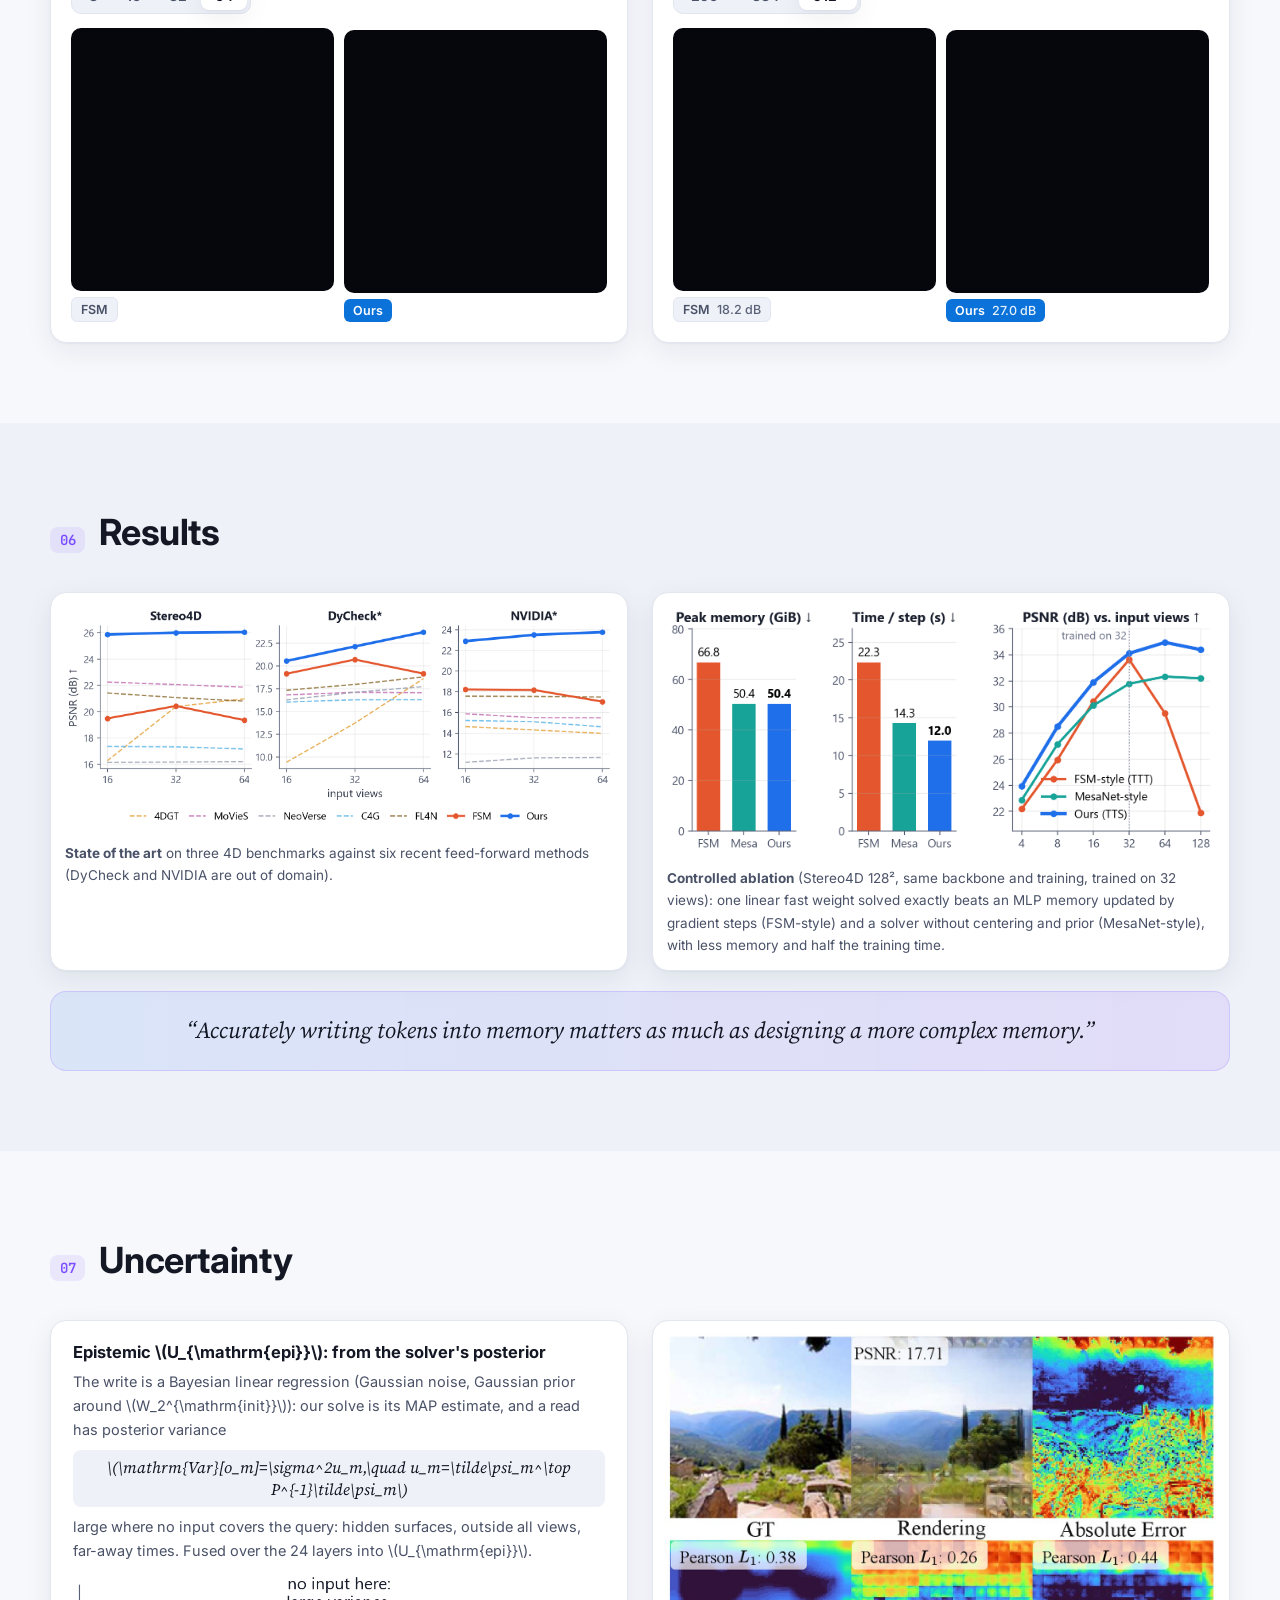
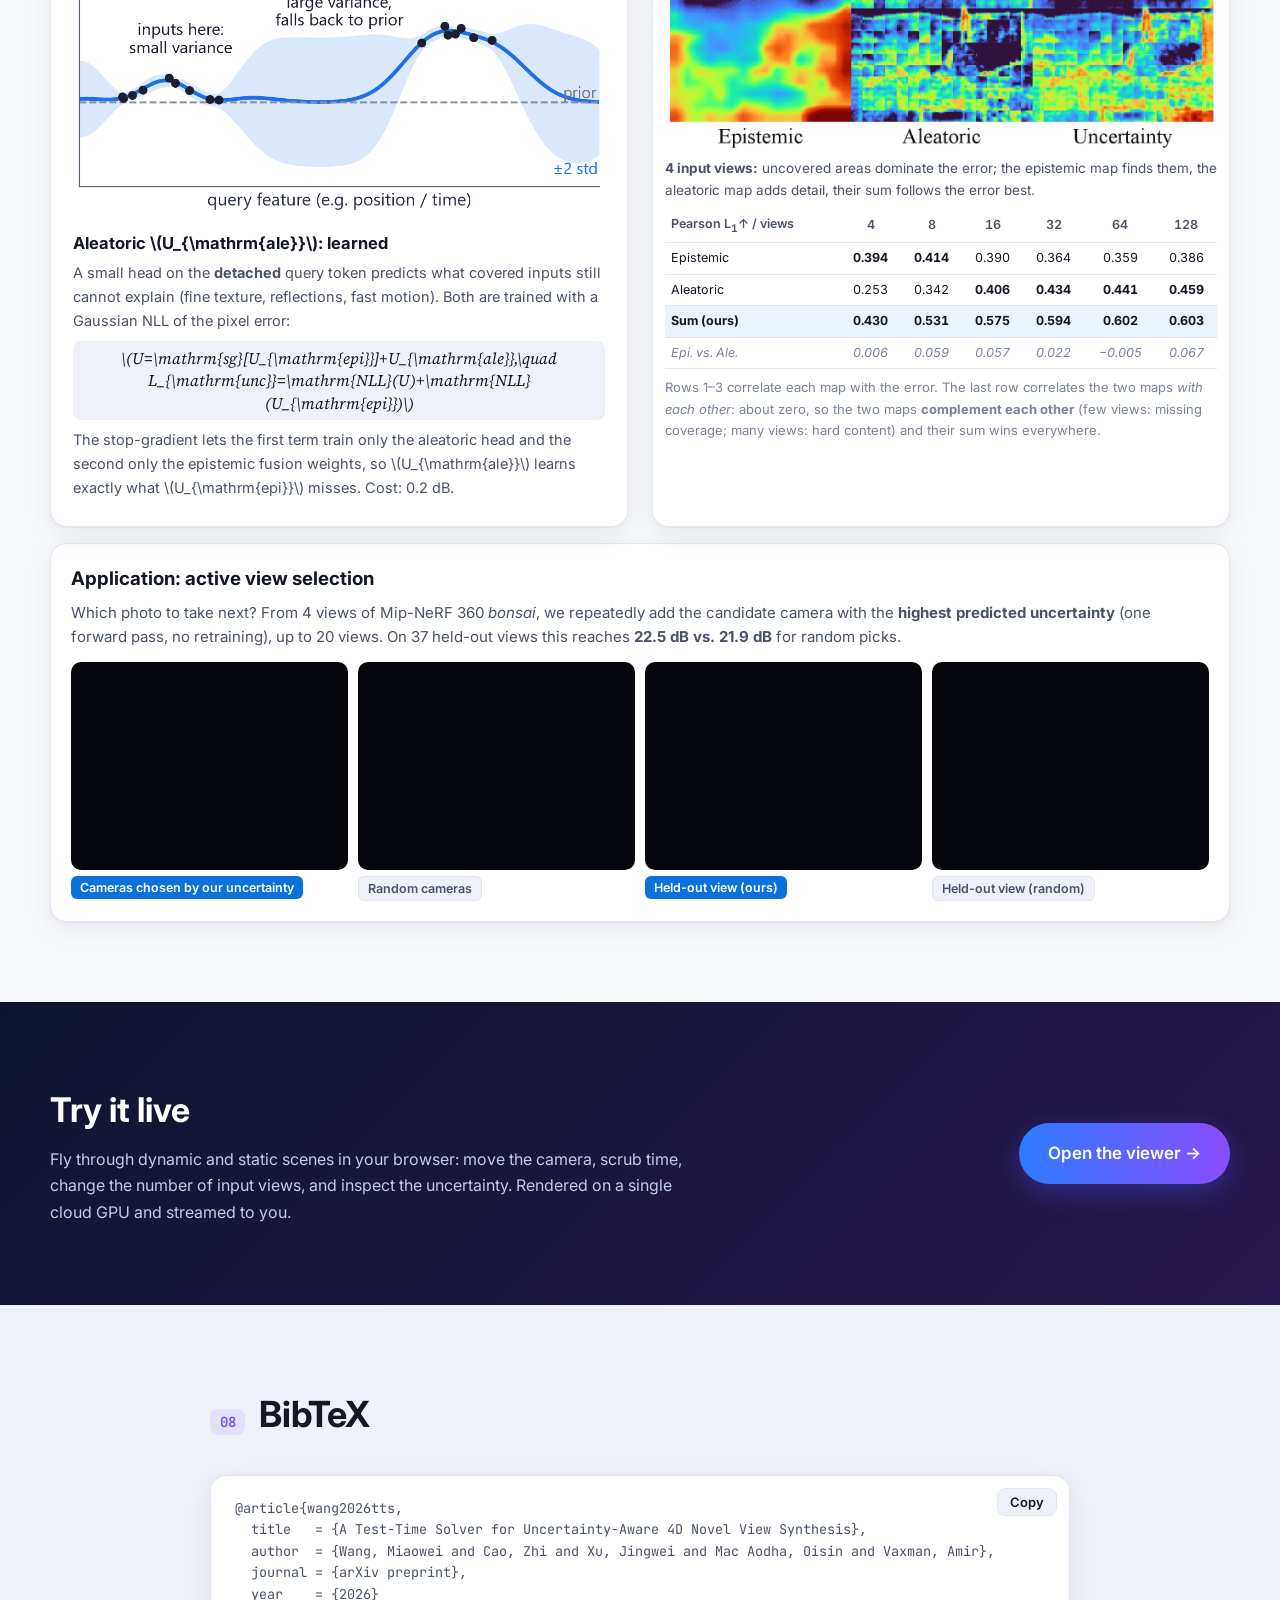
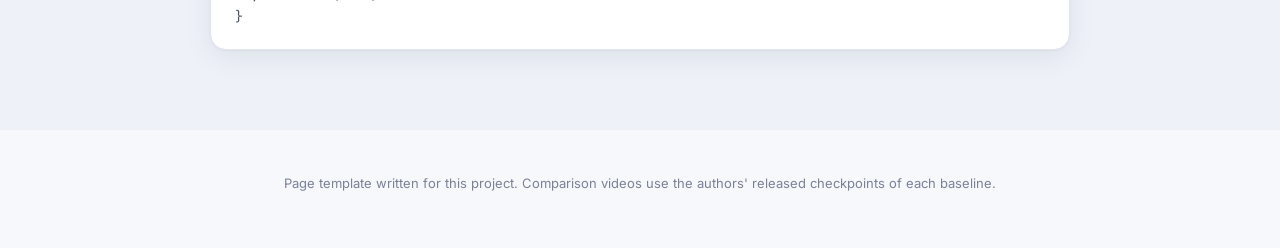
==== commit 5ae8a449: "Uncertainty: balance the cards Co-Authored-By: Claude Opus 5.5 <noreply@anthropic.com>" ====
--- a/docs/index.html
+++ b/docs/index.html
@@ -16,7 +16,7 @@
 <script defer src="https://cdn.jsdelivr.net/npm/katex@0.16.11/dist/katex.min.js"></script>
 <script defer src="https://cdn.jsdelivr.net/npm/katex@0.16.11/dist/contrib/auto-render.min.js"
   onload="renderMathInElement(document.body,{delimiters:[{left:'\\[',right:'\\]',display:true},{left:'\\(',right:'\\)',display:false}]})"></script>
-<link rel="stylesheet" href="static/css/style.css?v=20261127115727">
+<link rel="stylesheet" href="static/css/style.css?v=20261127115810">
 </head>
 <body>
 
@@ -298,6 +298,8 @@
         <p>A small head on the <b>detached</b> query token predicts what covered inputs still cannot explain (fine texture, reflections, fast motion).
           Both are trained with a Gaussian NLL of the pixel error:</p>
         <div class="math-line">\(U=\mathrm{sg}[U_{\mathrm{epi}}]+U_{\mathrm{ale}},\quad L_{\mathrm{unc}}=\mathrm{NLL}(U)+\mathrm{NLL}(U_{\mathrm{epi}})\)</div>
+        <p class="small muted">The stop-gradient lets the first term train only the aleatoric head and the second only the epistemic fusion weights,
+          so \(U_{\mathrm{ale}}\) learns exactly what \(U_{\mathrm{epi}}\) misses. Cost: 0.2&nbsp;dB.</p>
       </div>
       <figure class="card fig">
         <img src="static/img/unc_maps.jpg" alt="Epistemic, aleatoric and combined uncertainty" loading="lazy">
@@ -366,8 +368,8 @@
   <p>Page template written for this project. Comparison videos use the authors' released checkpoints of each baseline.</p>
 </footer>
 
-<script src="static/js/config.js?v=20261127115727"></script>
-<script src="static/js/cases.js?v=20261127115727"></script>
-<script src="static/js/main.js?v=20261127115727"></script>
+<script src="static/js/config.js?v=20261127115810"></script>
+<script src="static/js/cases.js?v=20261127115810"></script>
+<script src="static/js/main.js?v=20261127115810"></script>
 </body>
 </html>
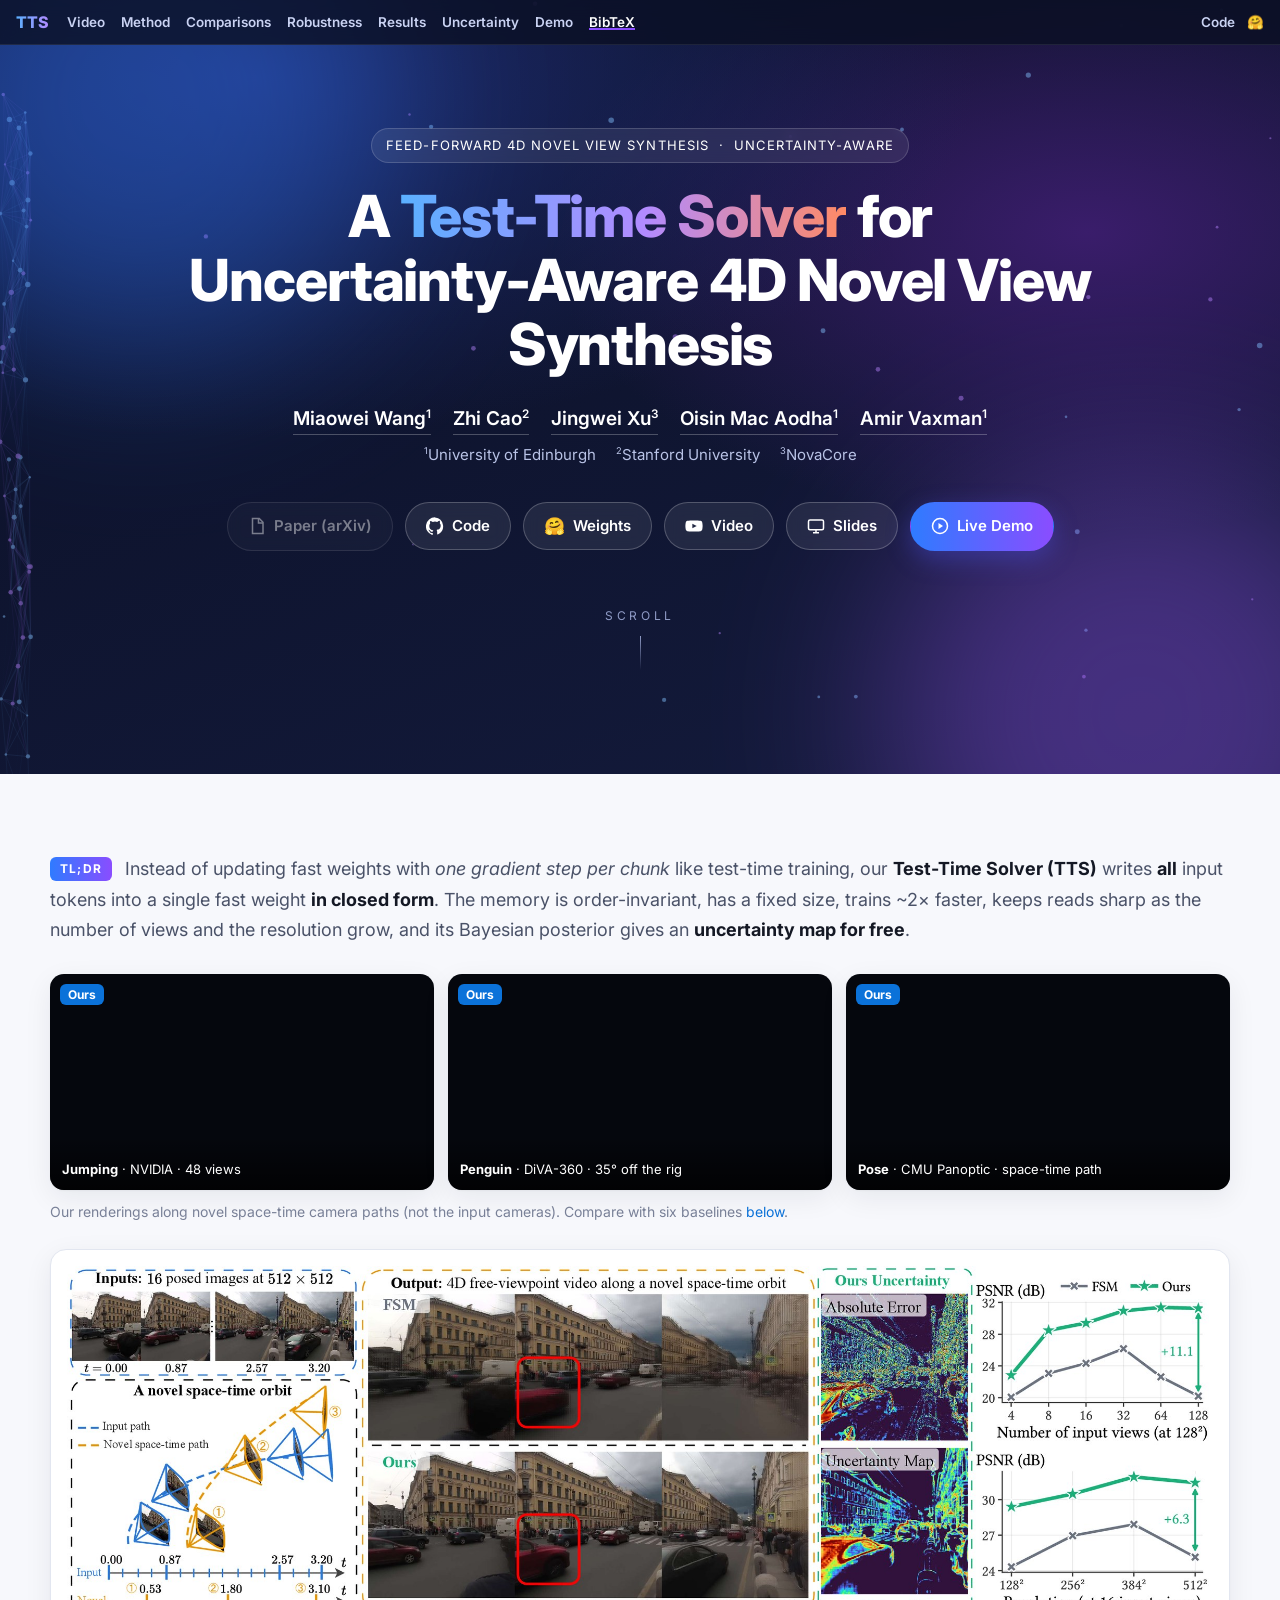
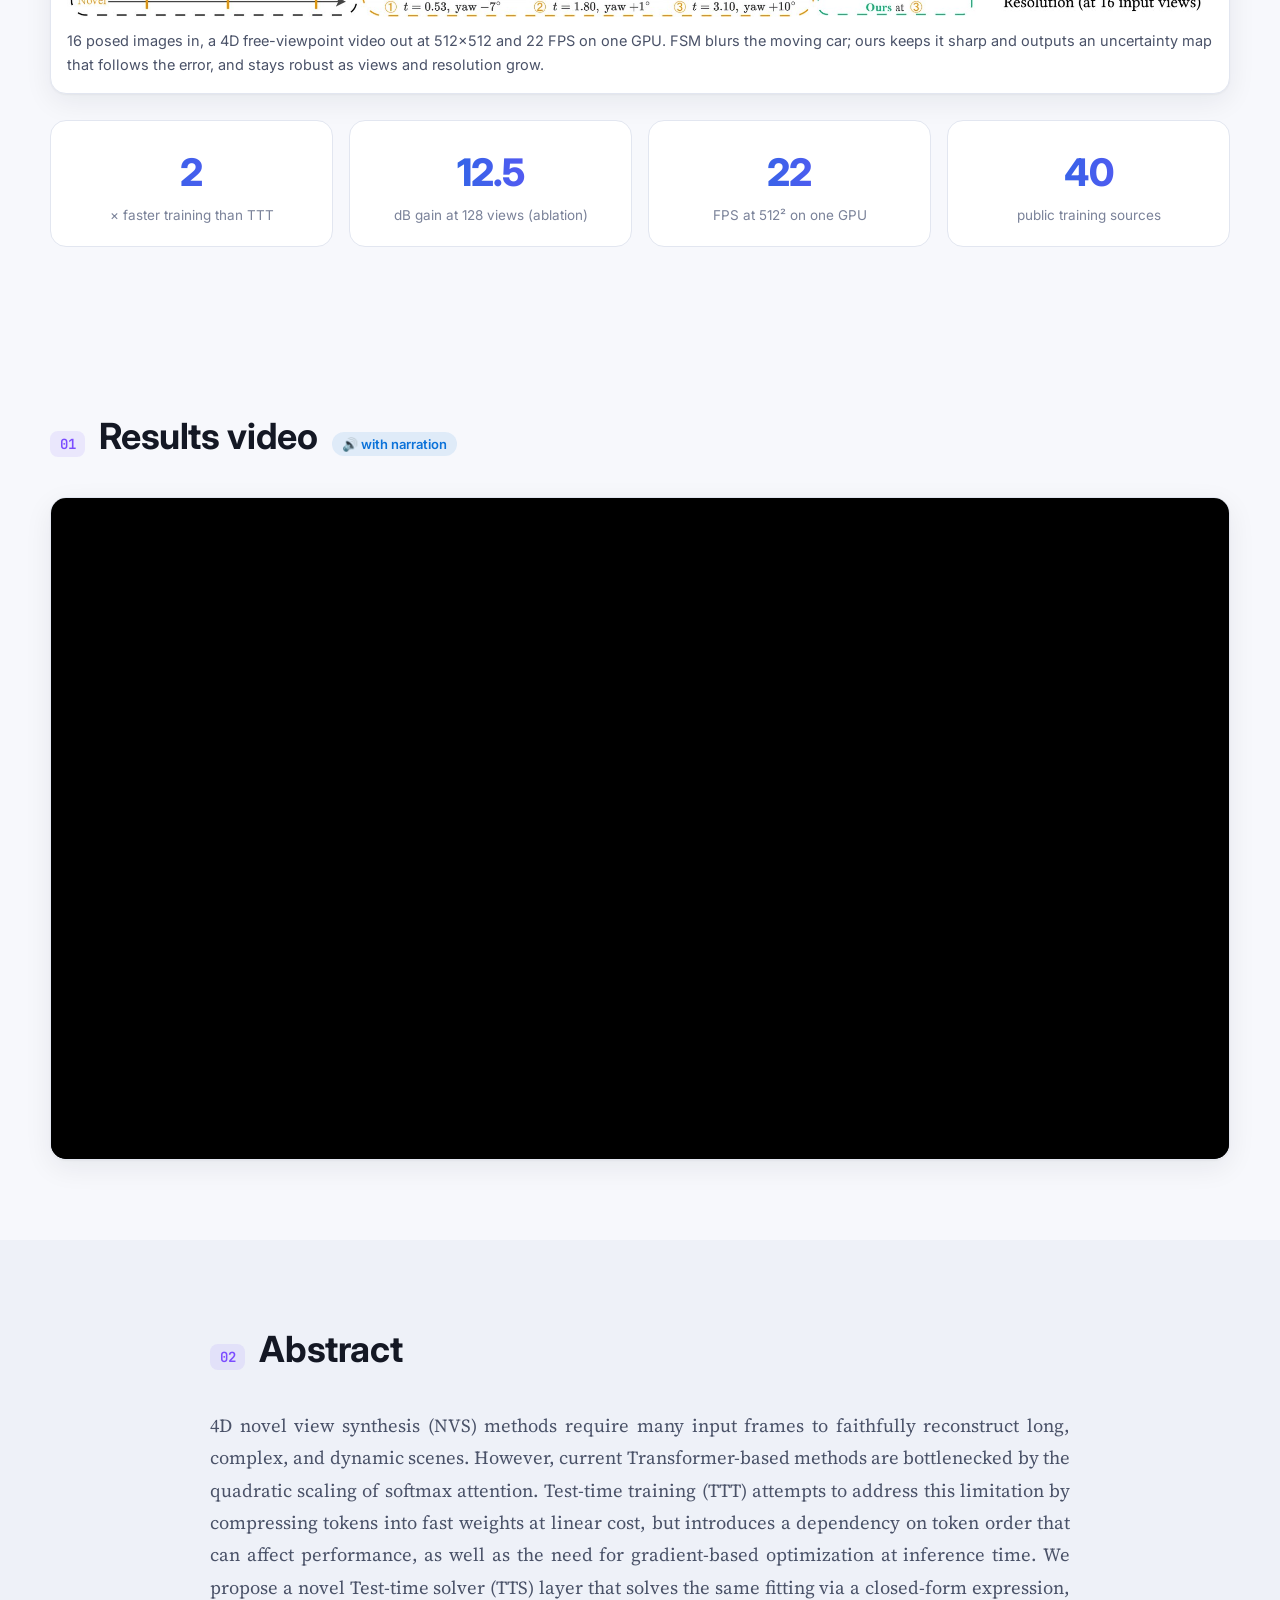
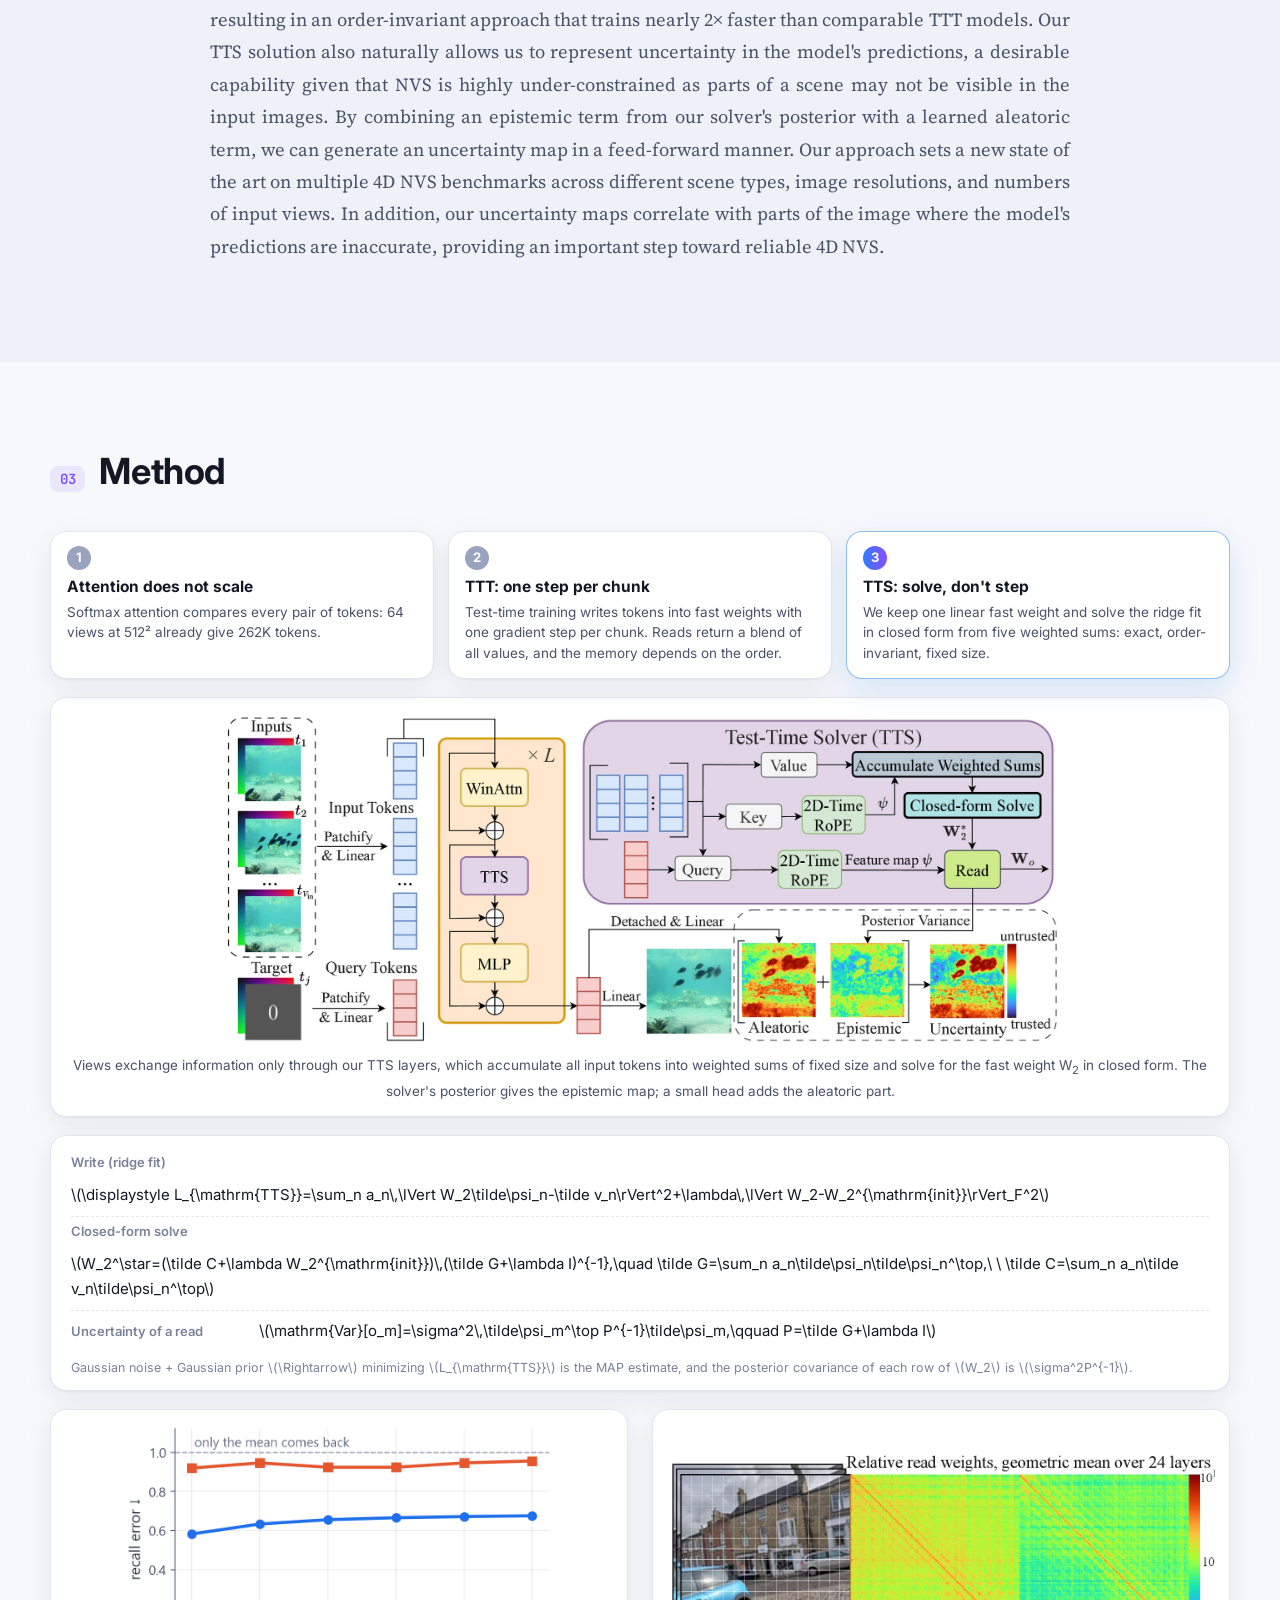
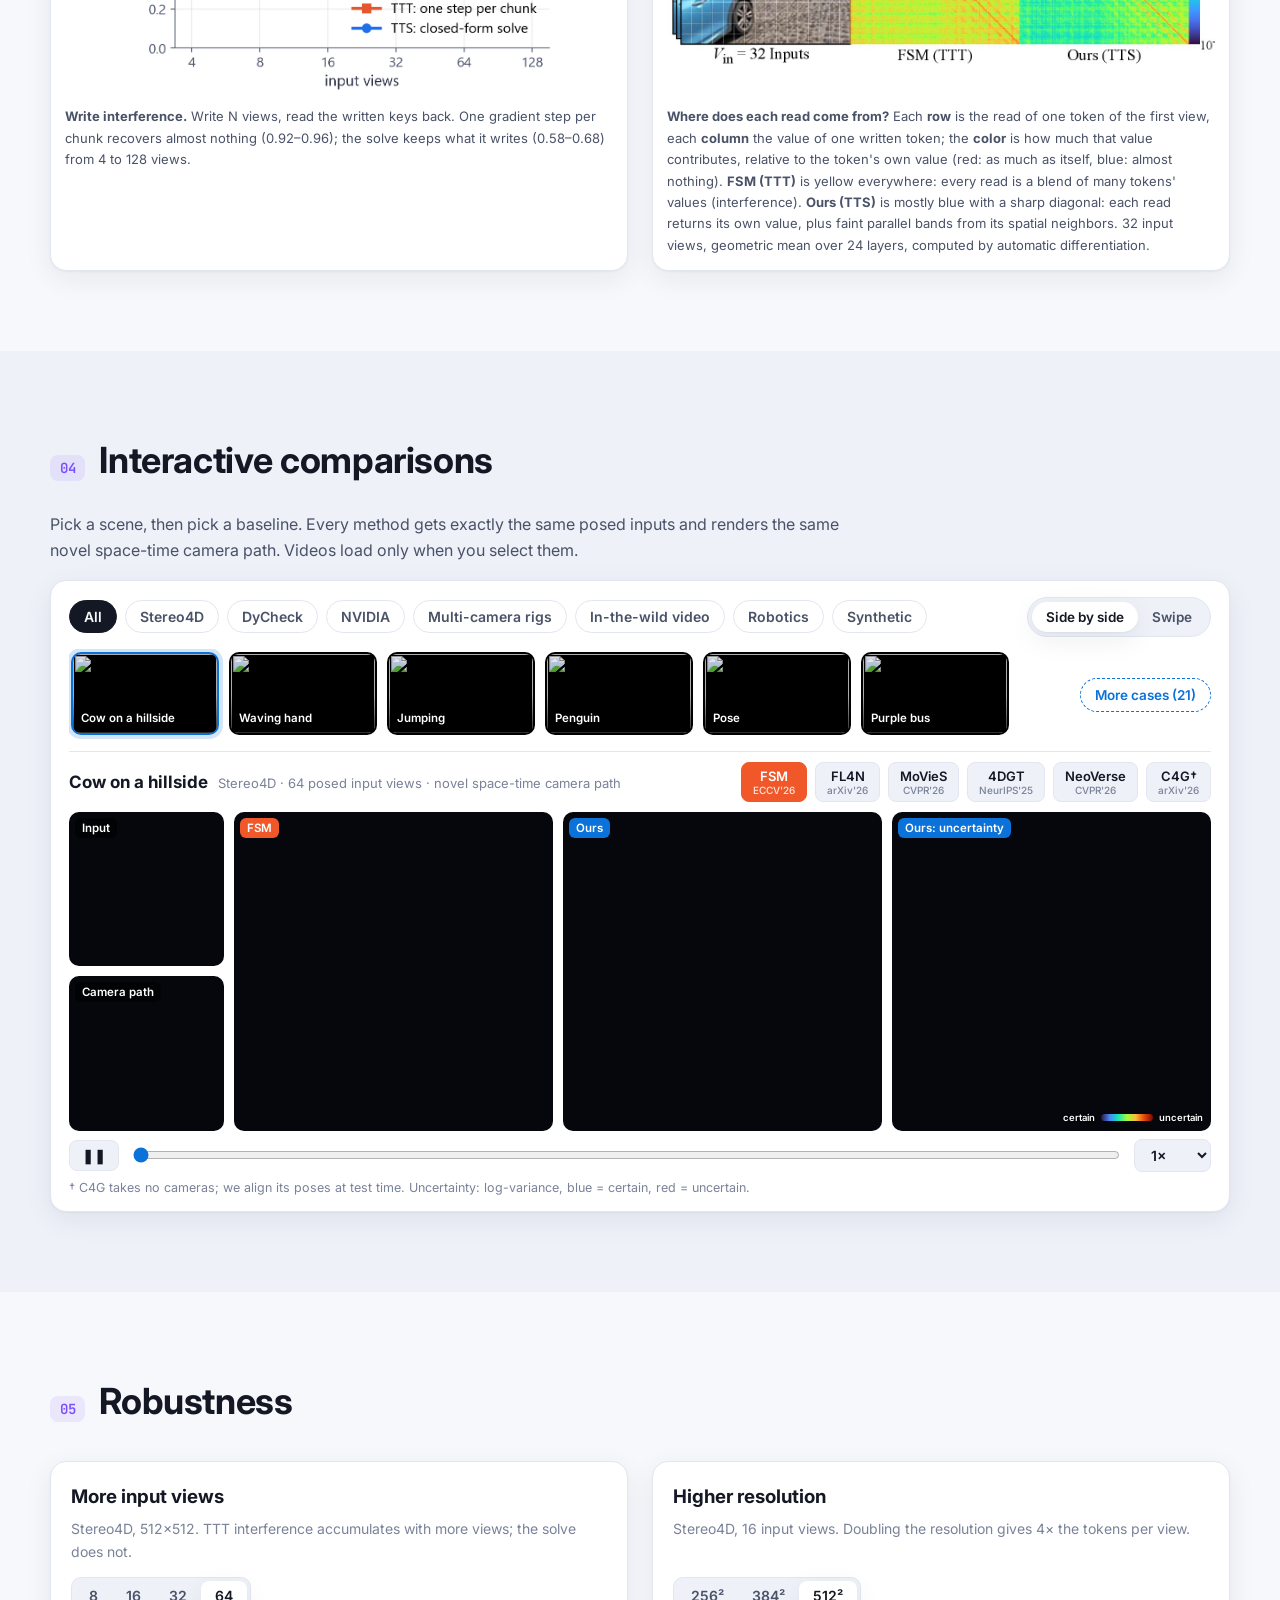
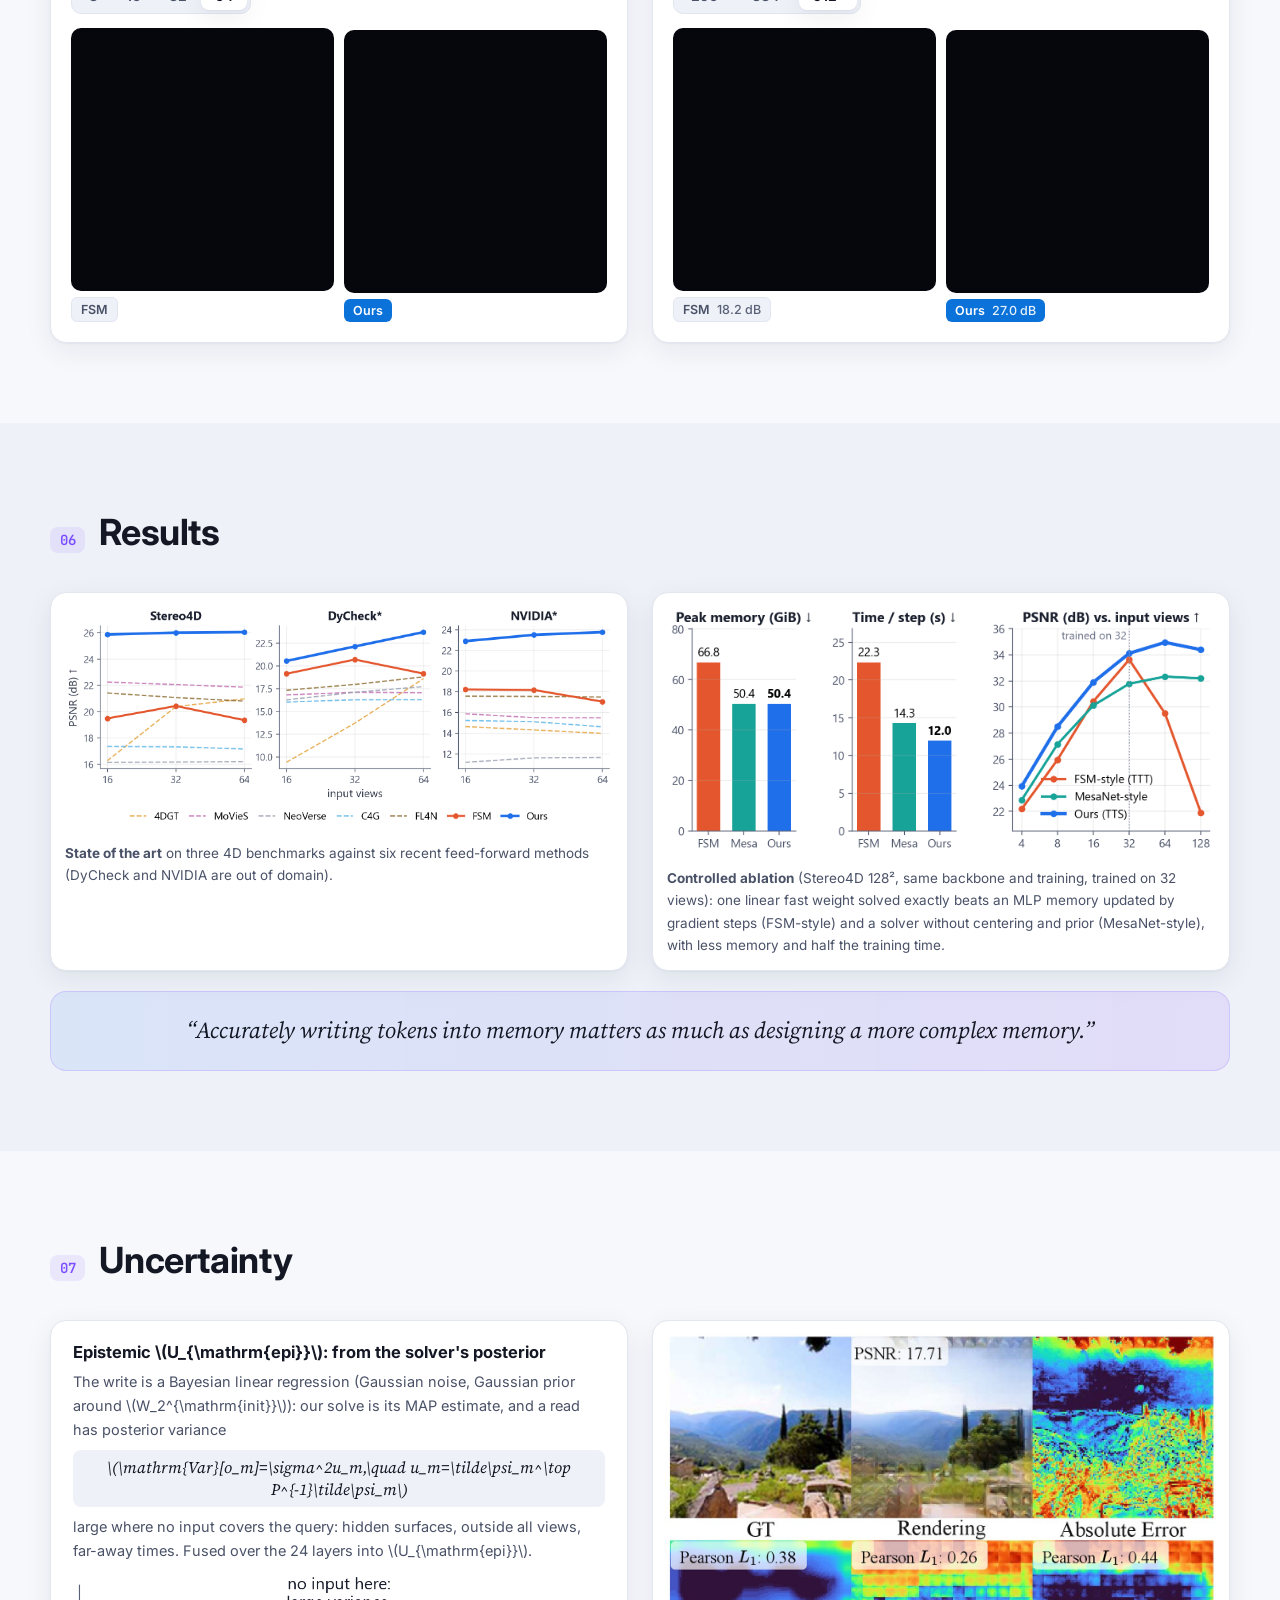
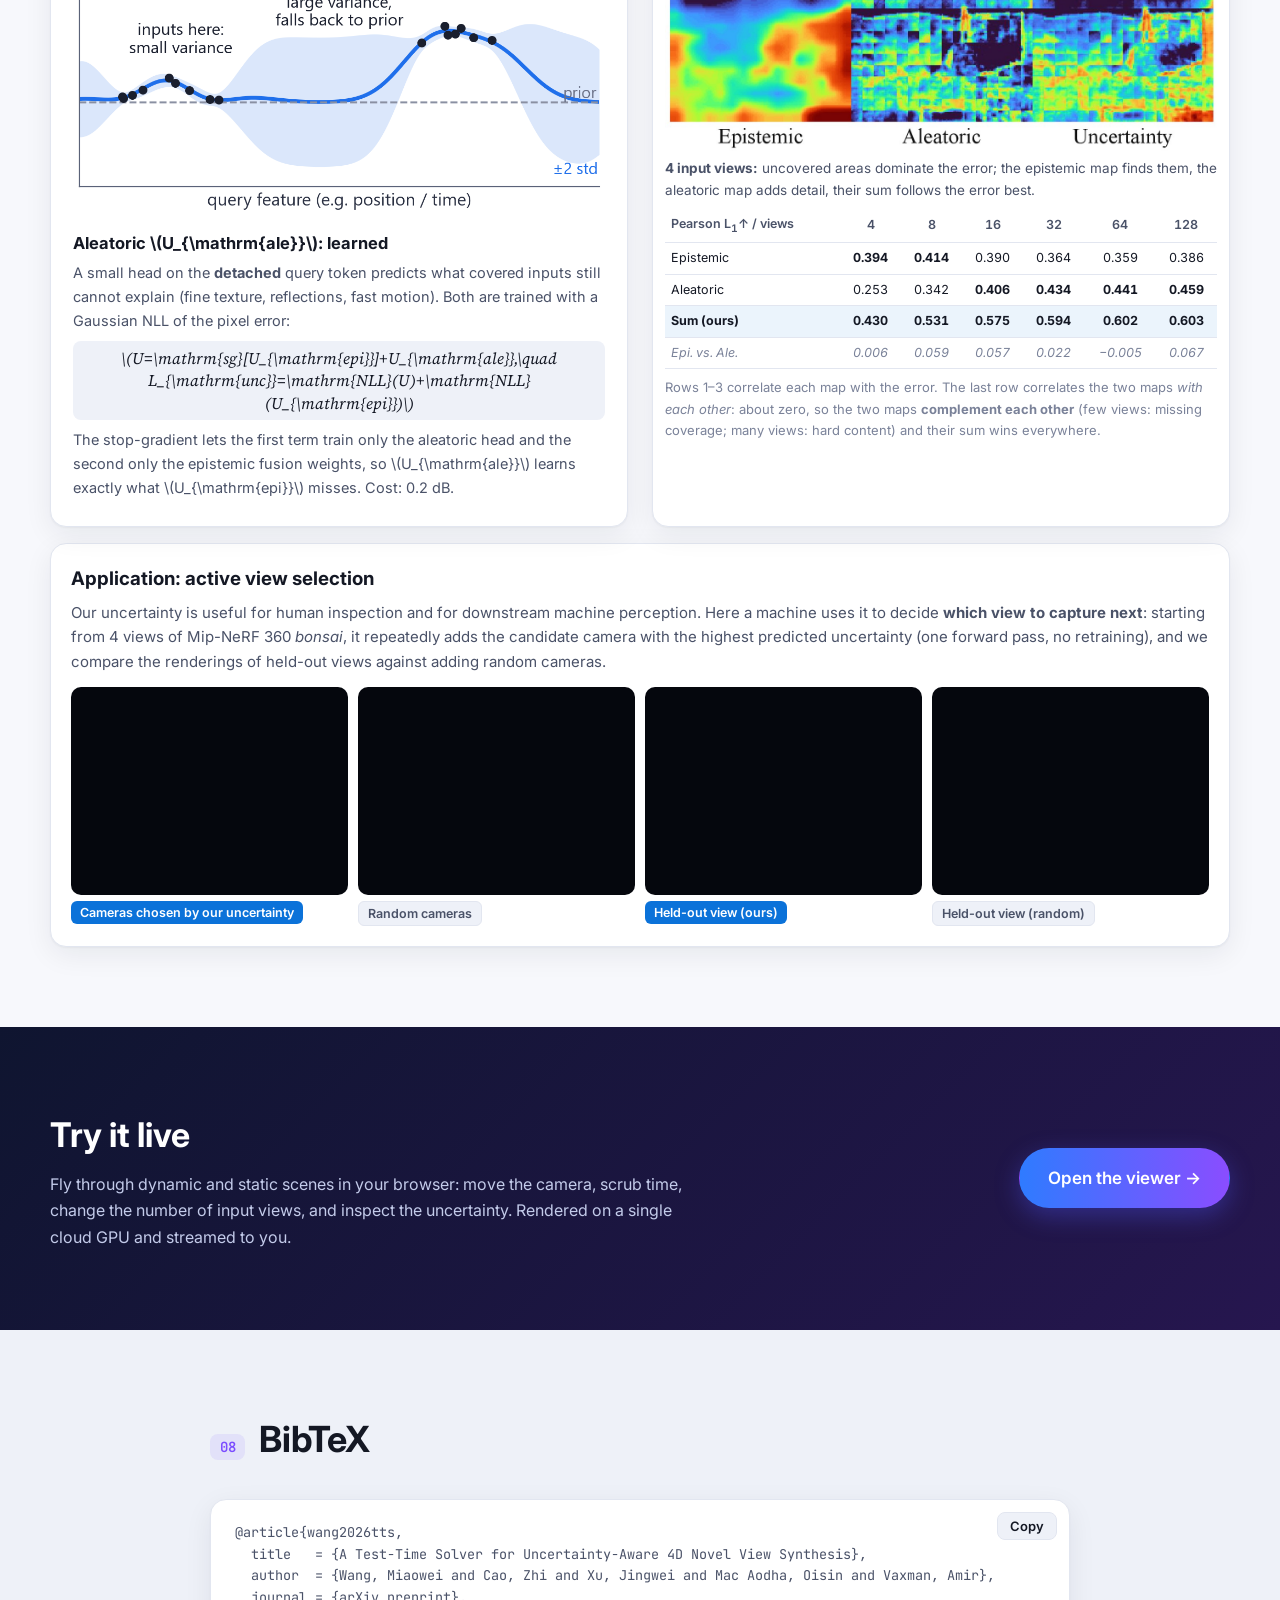
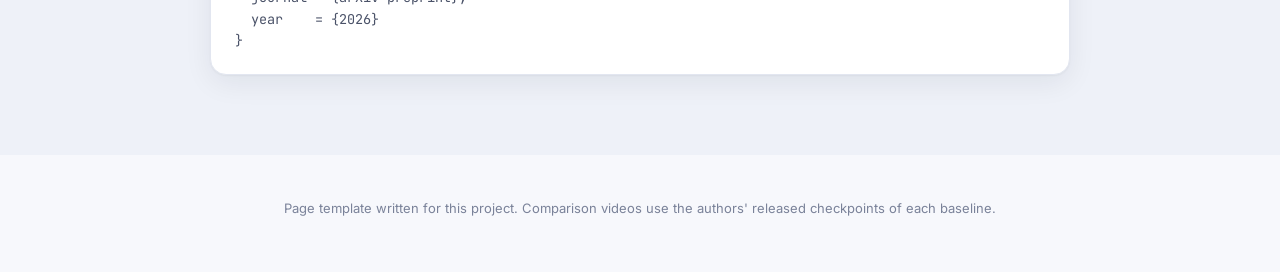
==== commit d54c42f6: "Active view selection: what it does and how it is tested; drop the summary number Co-Authored-By: Cl" ====
--- a/docs/index.html
+++ b/docs/index.html
@@ -16,7 +16,7 @@
 <script defer src="https://cdn.jsdelivr.net/npm/katex@0.16.11/dist/katex.min.js"></script>
 <script defer src="https://cdn.jsdelivr.net/npm/katex@0.16.11/dist/contrib/auto-render.min.js"
   onload="renderMathInElement(document.body,{delimiters:[{left:'\\[',right:'\\]',display:true},{left:'\\(',right:'\\)',display:false}]})"></script>
-<link rel="stylesheet" href="static/css/style.css?v=20261127115810">
+<link rel="stylesheet" href="static/css/style.css?v=20261127115927">
 </head>
 <body>
 
@@ -318,9 +318,9 @@
     </div>
     <div class="card avs">
       <h3>Application: active view selection</h3>
-      <p class="avs-text">Which photo to take next? From 4 views of Mip-NeRF 360 <i>bonsai</i>, we repeatedly add the candidate camera with the
-        <b>highest predicted uncertainty</b> (one forward pass, no retraining), up to 20 views. On 37 held-out views this reaches
-        <b>22.5&nbsp;dB vs. 21.9&nbsp;dB</b> for random picks.</p>
+      <p class="avs-text">Our uncertainty is useful for human inspection and for downstream machine perception. Here a machine uses it to decide
+        <b>which view to capture next</b>: starting from 4 views of Mip-NeRF 360 <i>bonsai</i>, it repeatedly adds the candidate camera with the highest
+        predicted uncertainty (one forward pass, no retraining), and we compare the renderings of held-out views against adding random cameras.</p>
       <div class="avs-grid">
         <div class="pane"><div class="pane-lbl ours">Cameras chosen by our uncertainty</div><video muted playsinline loop preload="none" data-src="avs/cams_active.mp4"></video></div>
         <div class="pane"><div class="pane-lbl">Random cameras</div><video muted playsinline loop preload="none" data-src="avs/cams_random.mp4"></video></div>
@@ -368,8 +368,8 @@
   <p>Page template written for this project. Comparison videos use the authors' released checkpoints of each baseline.</p>
 </footer>
 
-<script src="static/js/config.js?v=20261127115810"></script>
-<script src="static/js/cases.js?v=20261127115810"></script>
-<script src="static/js/main.js?v=20261127115810"></script>
+<script src="static/js/config.js?v=20261127115927"></script>
+<script src="static/js/cases.js?v=20261127115927"></script>
+<script src="static/js/main.js?v=20261127115927"></script>
 </body>
 </html>
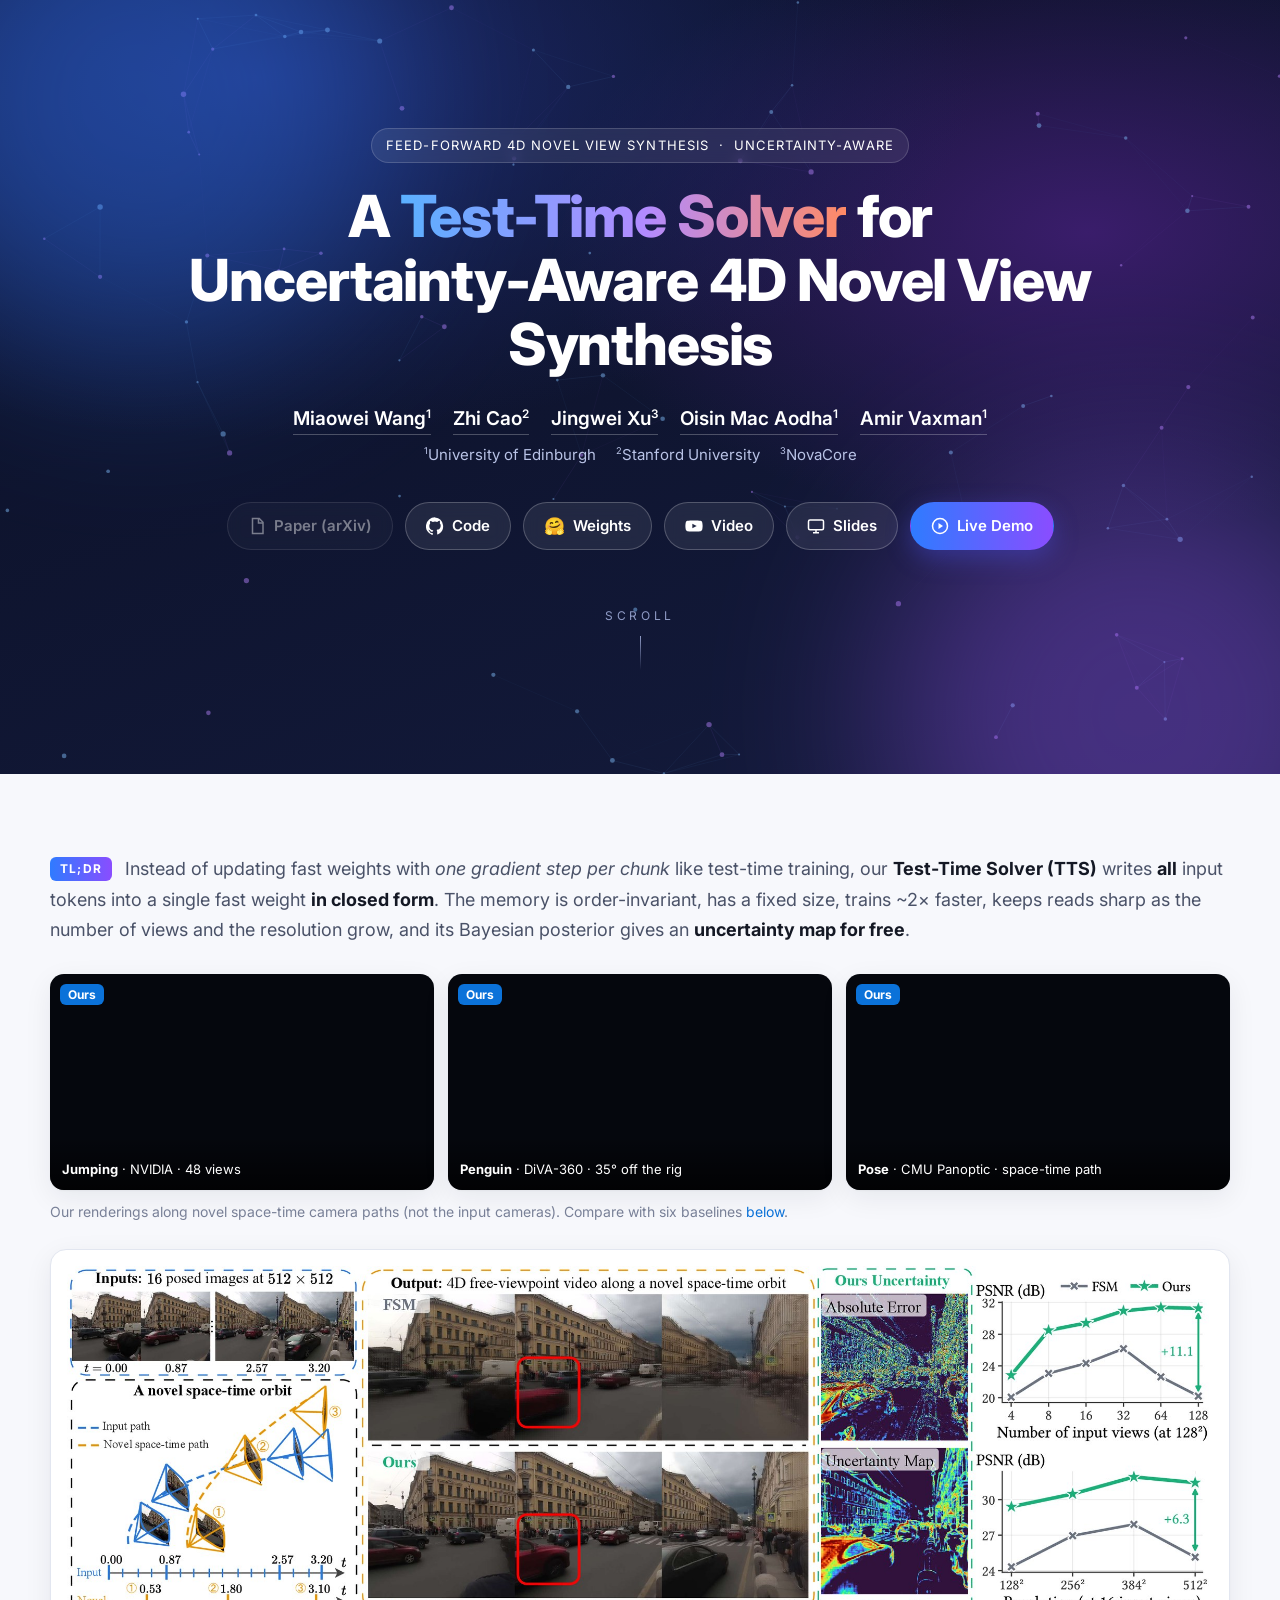
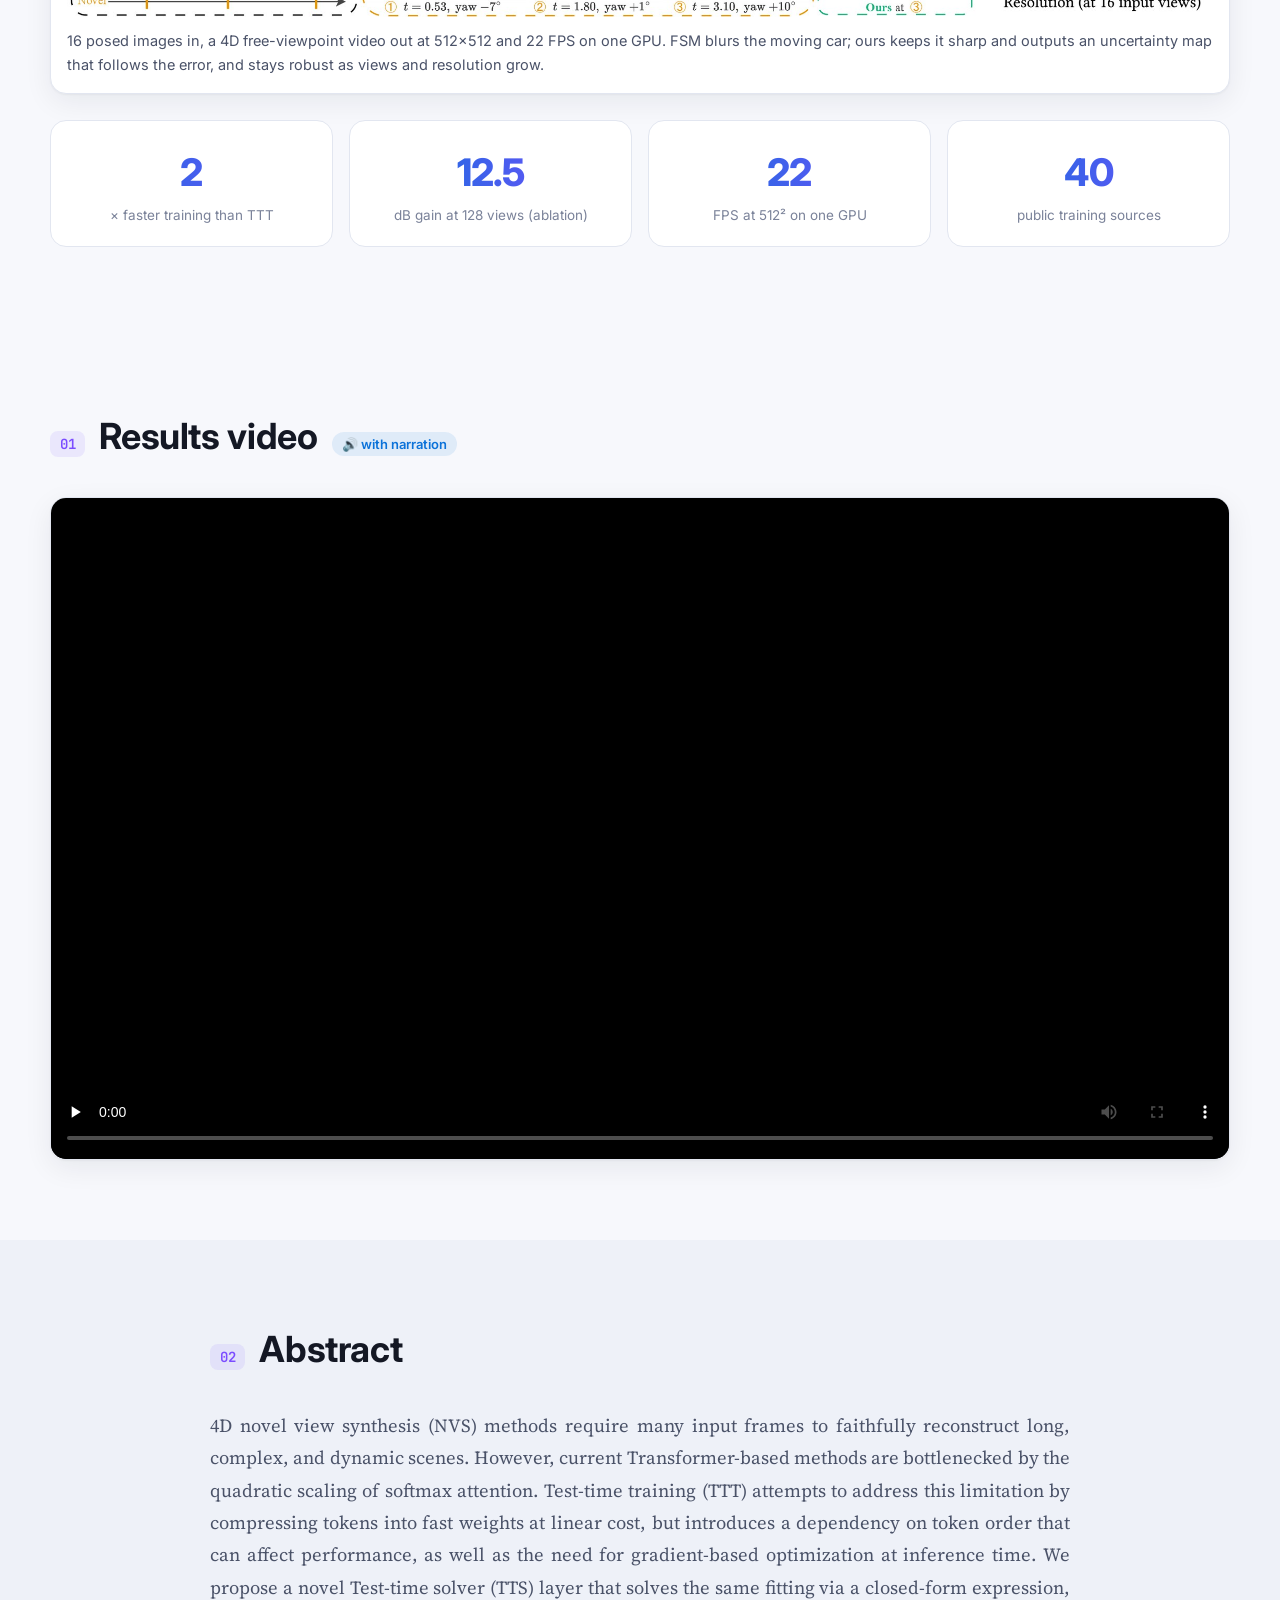
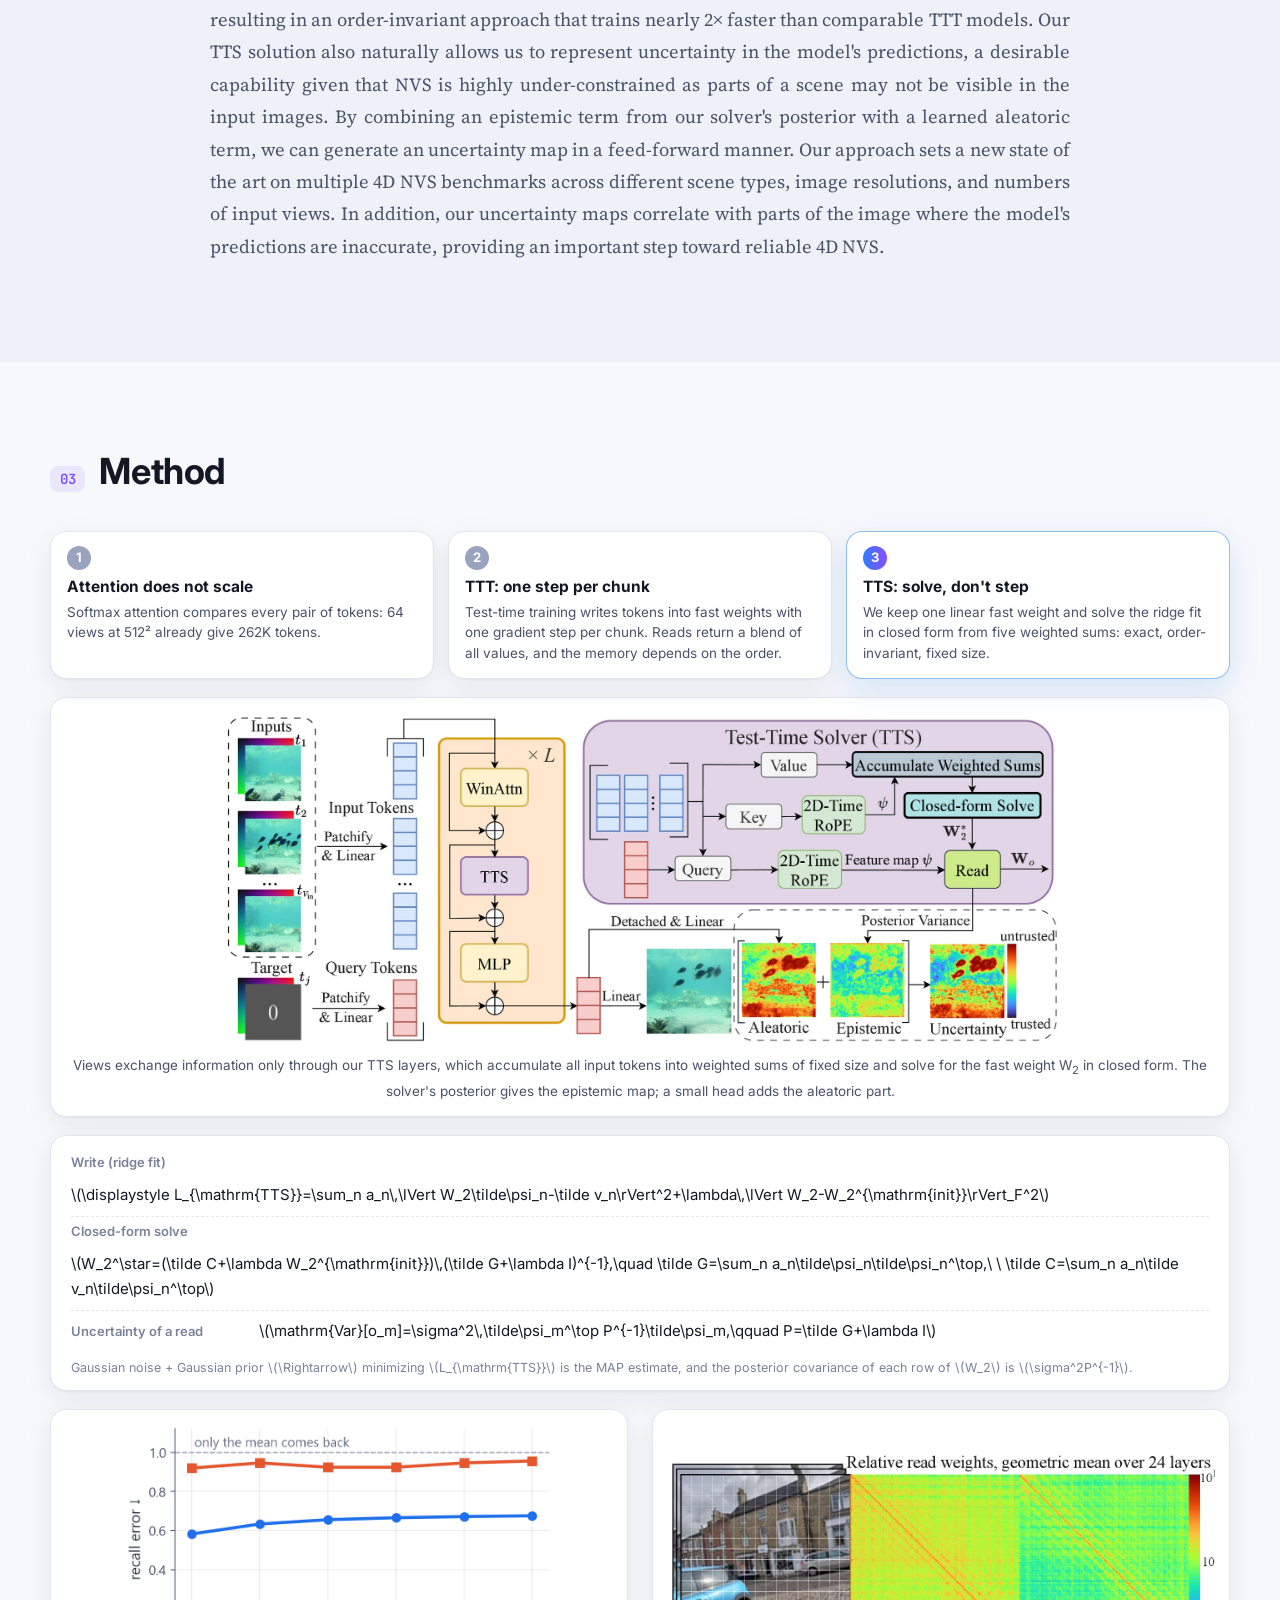
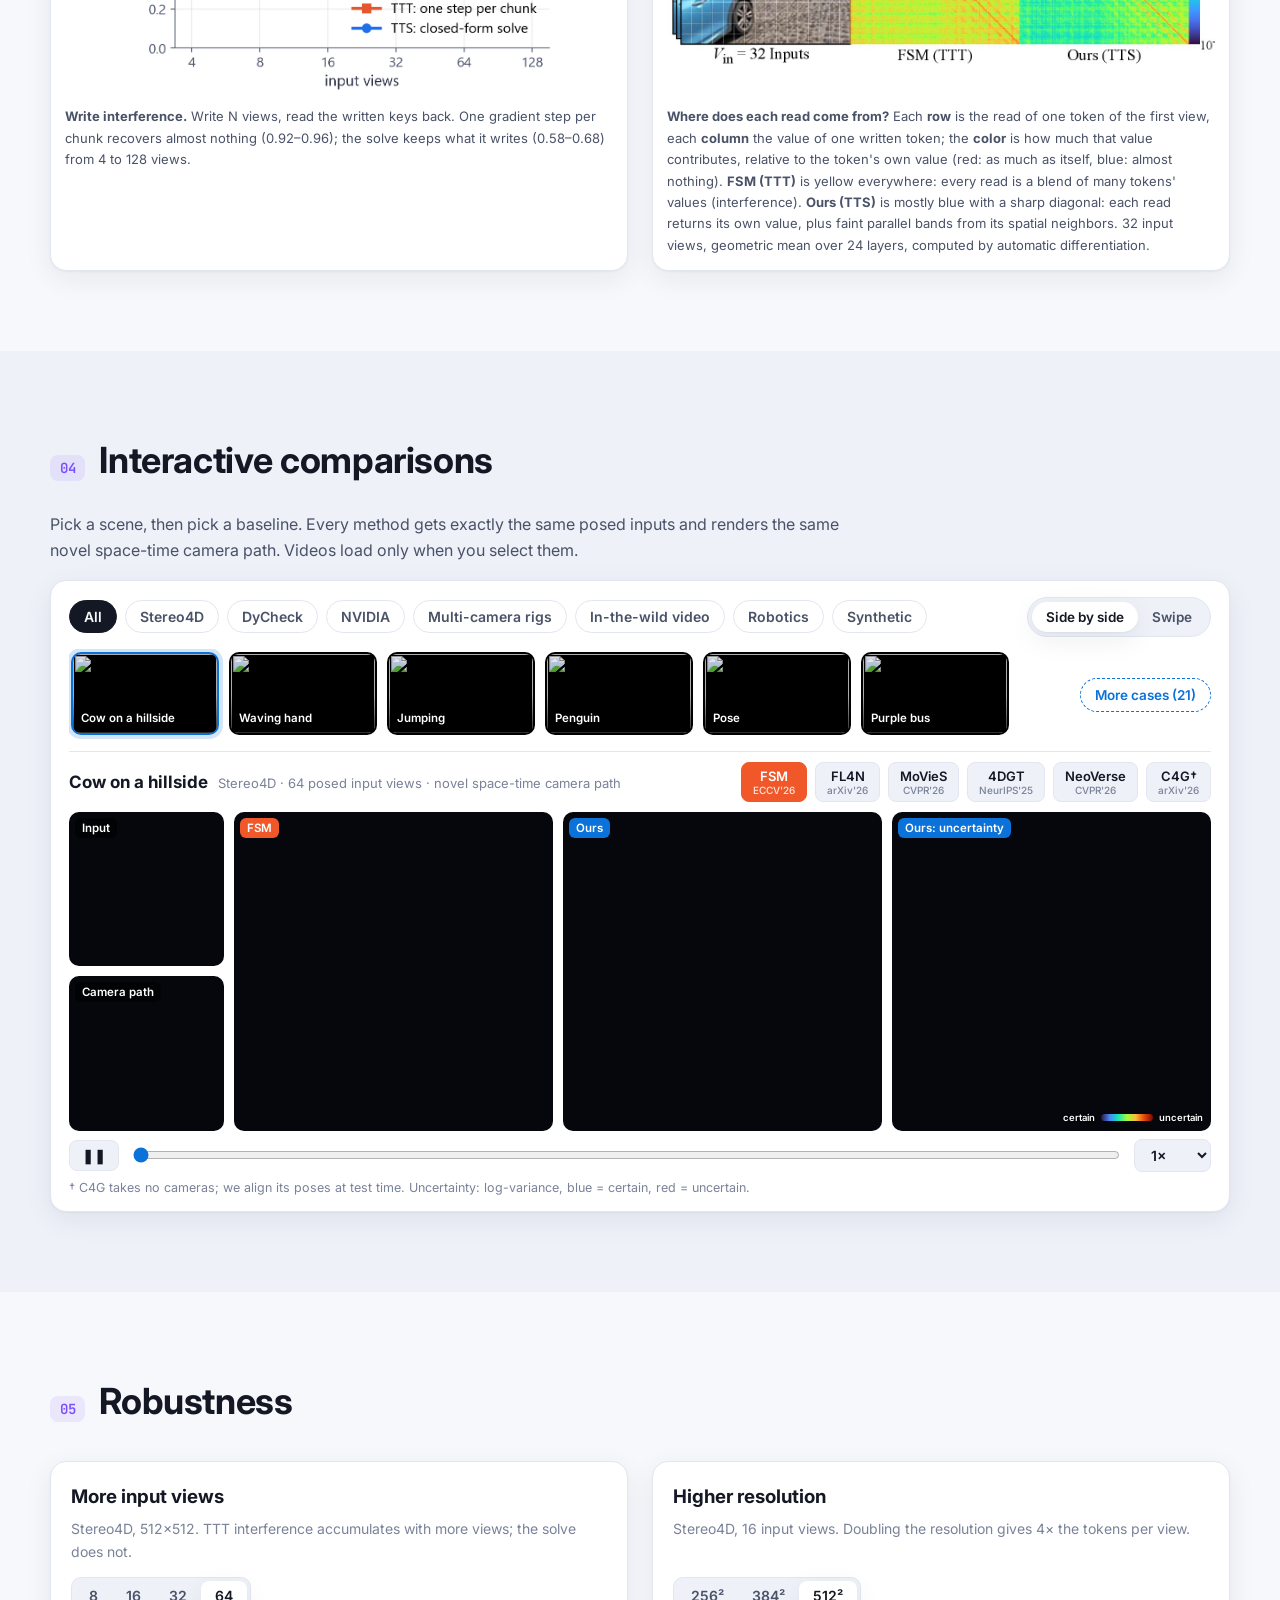
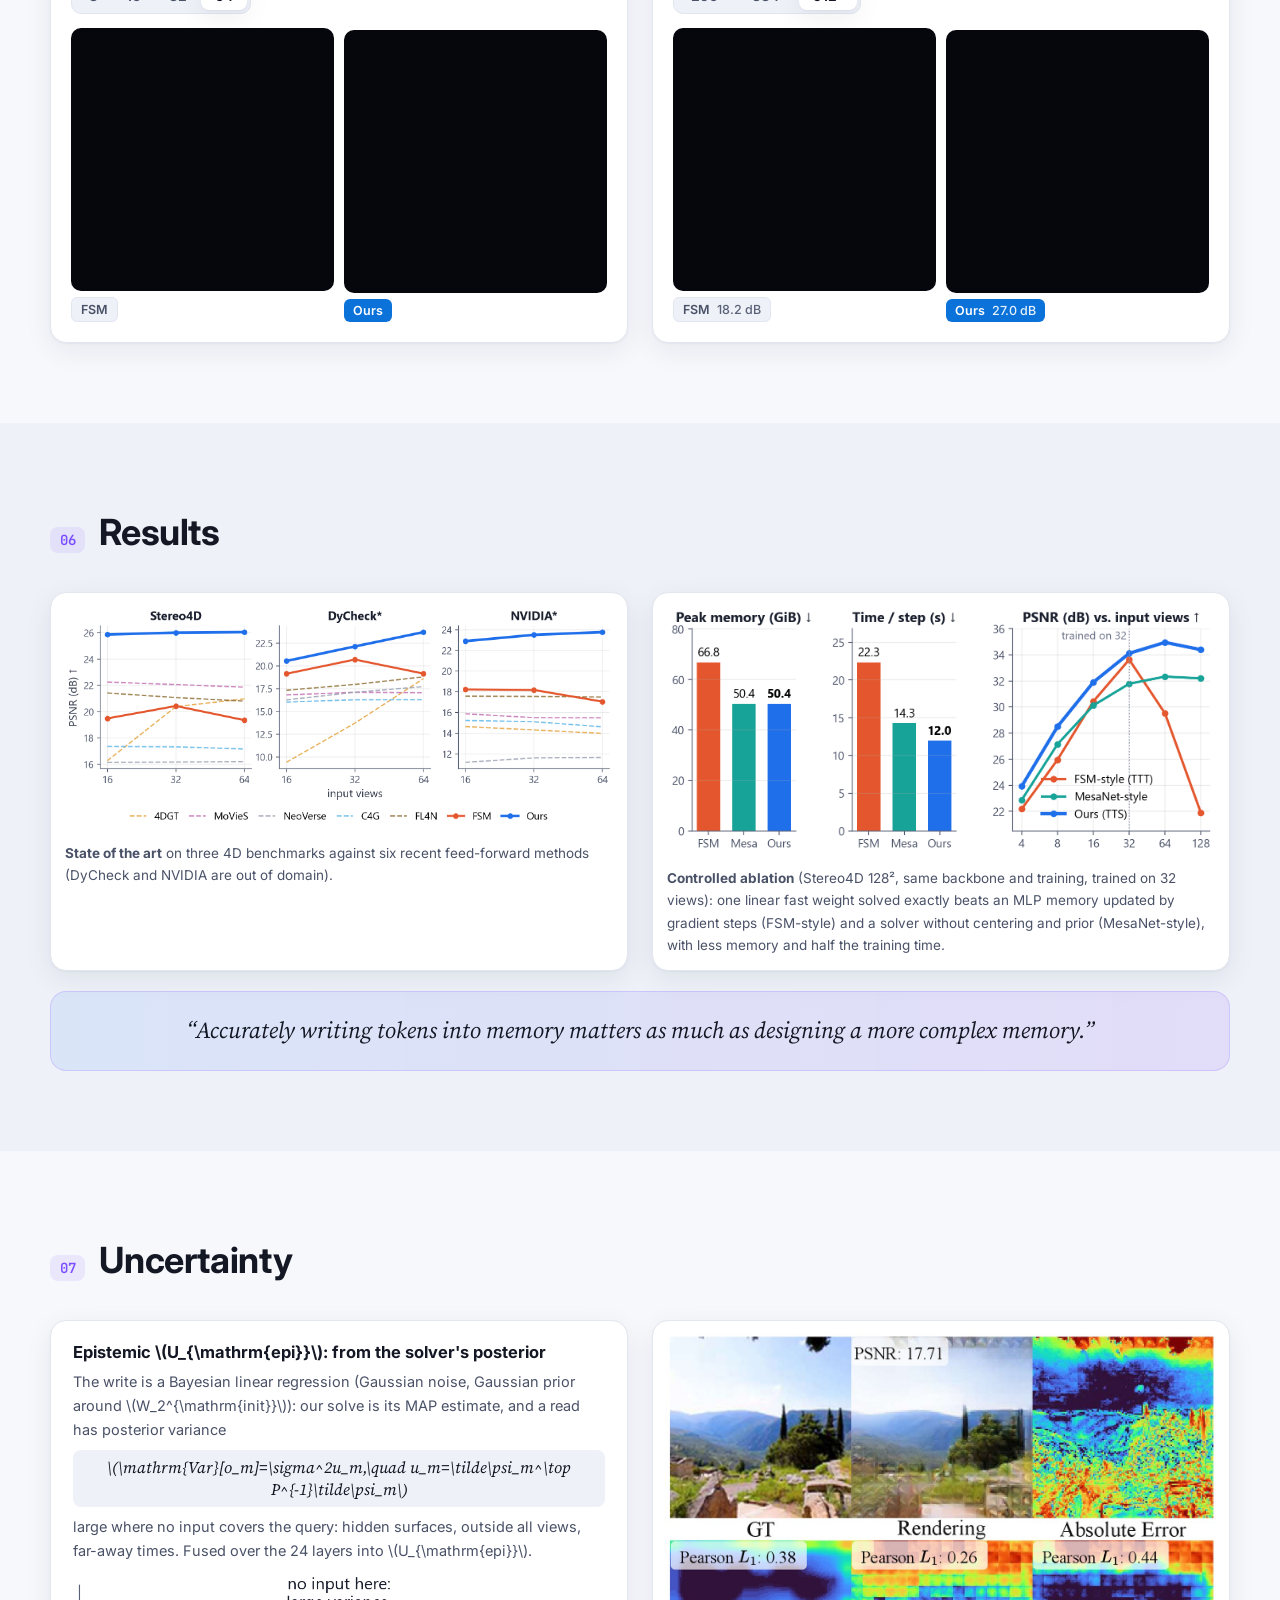
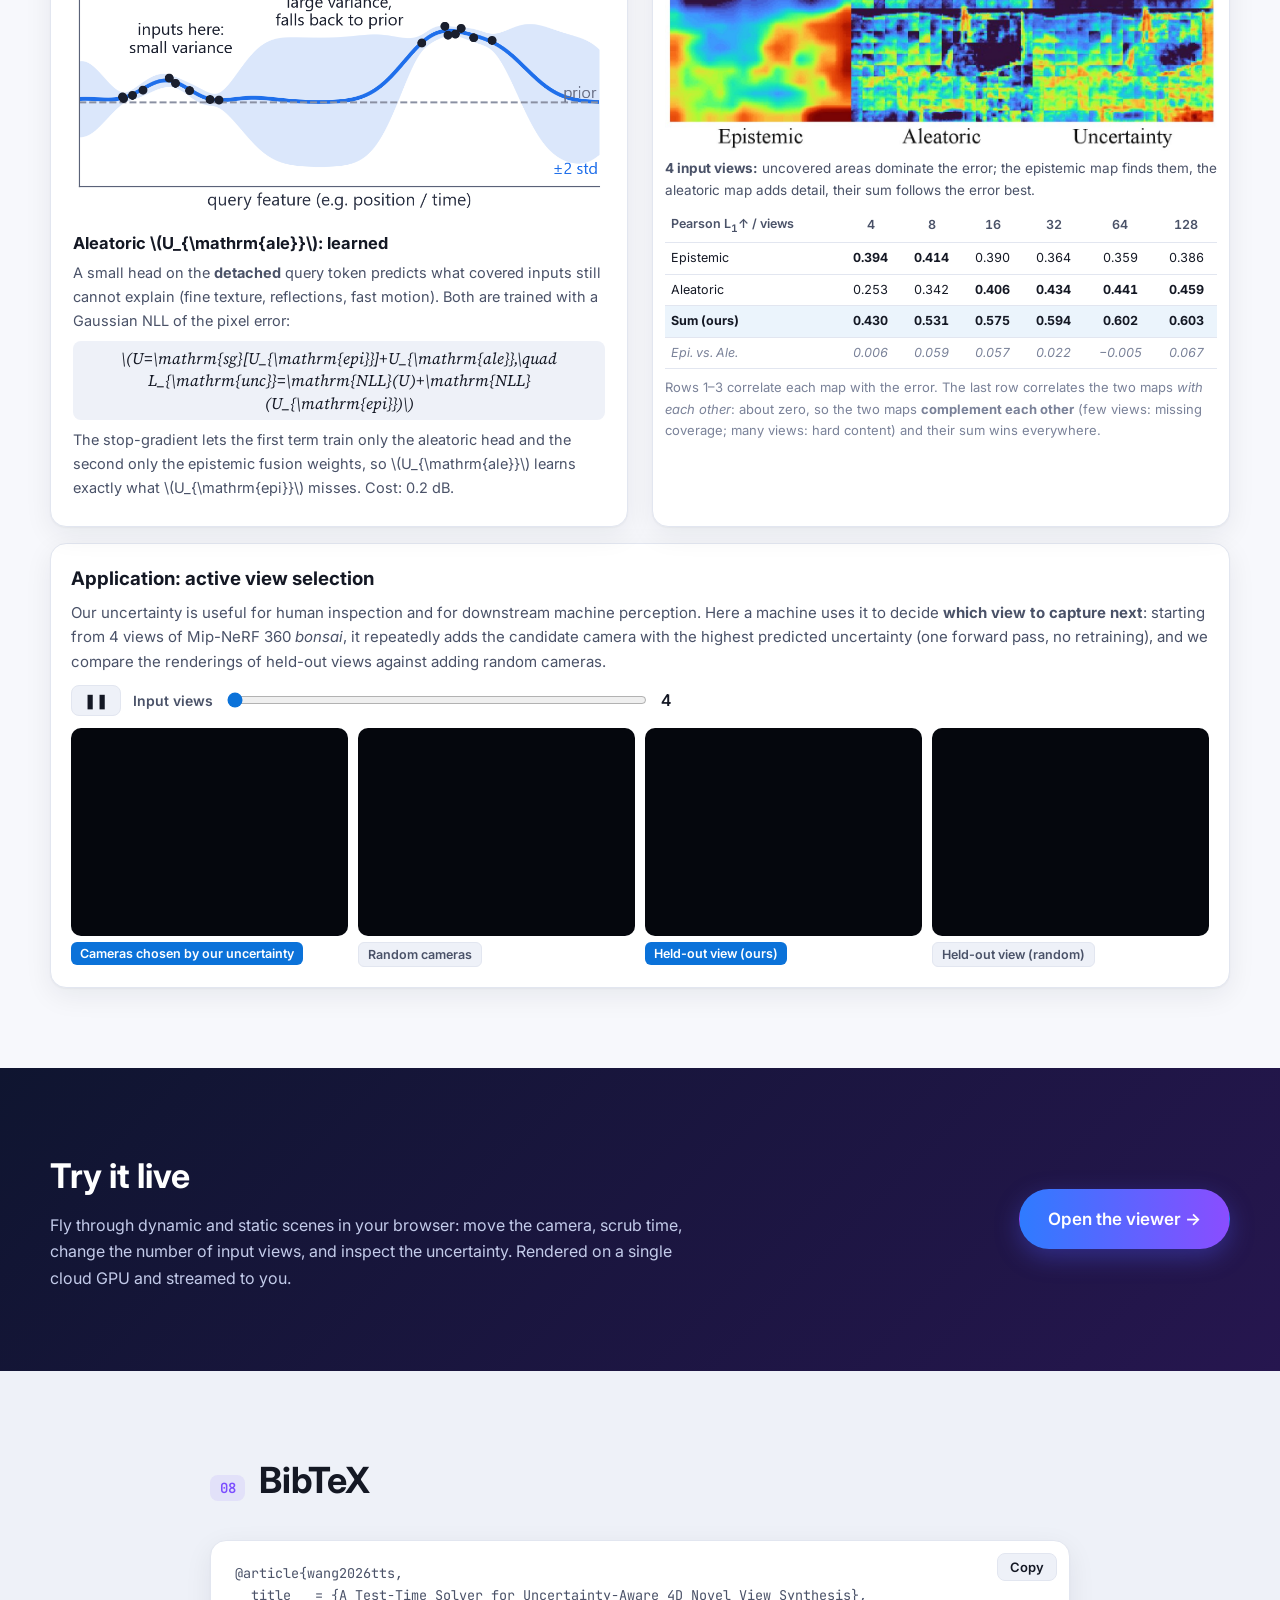
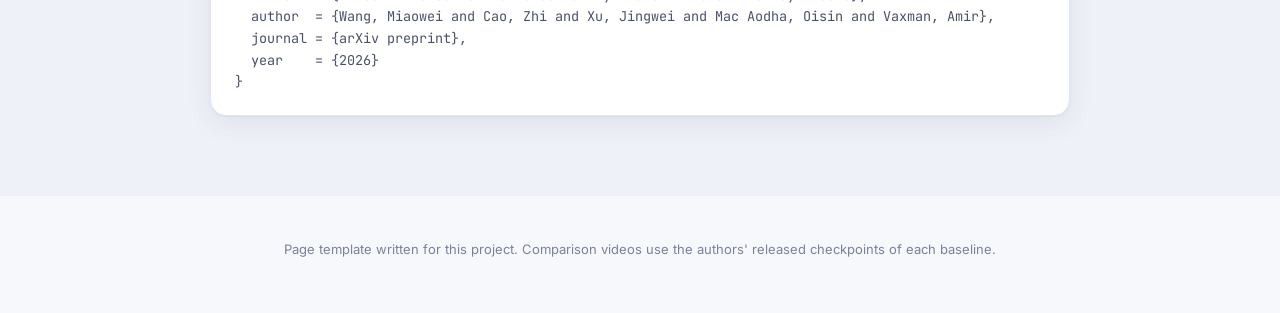
==== commit f0d9ff24: "Active view selection: slider for the number of input views (4-20) Co-Authored-By: Claude Opus 5.5 <" ====
--- a/docs/index.html
+++ b/docs/index.html
@@ -16,7 +16,7 @@
 <script defer src="https://cdn.jsdelivr.net/npm/katex@0.16.11/dist/katex.min.js"></script>
 <script defer src="https://cdn.jsdelivr.net/npm/katex@0.16.11/dist/contrib/auto-render.min.js"
   onload="renderMathInElement(document.body,{delimiters:[{left:'\\[',right:'\\]',display:true},{left:'\\(',right:'\\)',display:false}]})"></script>
-<link rel="stylesheet" href="static/css/style.css?v=20261127115927">
+<link rel="stylesheet" href="static/css/style.css?v=20261127165523">
 </head>
 <body>
 
@@ -321,6 +321,12 @@
       <p class="avs-text">Our uncertainty is useful for human inspection and for downstream machine perception. Here a machine uses it to decide
         <b>which view to capture next</b>: starting from 4 views of Mip-NeRF 360 <i>bonsai</i>, it repeatedly adds the candidate camera with the highest
         predicted uncertainty (one forward pass, no retraining), and we compare the renderings of held-out views against adding random cameras.</p>
+      <div class="avs-ctl">
+        <button class="ctl" id="avs-play" title="play / pause">&#10074;&#10074;</button>
+        <label for="avs-n">Input views</label>
+        <input type="range" id="avs-n" min="4" max="20" step="1" value="4">
+        <output id="avs-n-out">4</output>
+      </div>
       <div class="avs-grid">
         <div class="pane"><div class="pane-lbl ours">Cameras chosen by our uncertainty</div><video muted playsinline loop preload="none" data-src="avs/cams_active.mp4"></video></div>
         <div class="pane"><div class="pane-lbl">Random cameras</div><video muted playsinline loop preload="none" data-src="avs/cams_random.mp4"></video></div>
@@ -368,8 +374,8 @@
   <p>Page template written for this project. Comparison videos use the authors' released checkpoints of each baseline.</p>
 </footer>
 
-<script src="static/js/config.js?v=20261127115927"></script>
-<script src="static/js/cases.js?v=20261127115927"></script>
-<script src="static/js/main.js?v=20261127115927"></script>
+<script src="static/js/config.js?v=20261127165523"></script>
+<script src="static/js/cases.js?v=20261127165523"></script>
+<script src="static/js/main.js?v=20261127165523"></script>
 </body>
 </html>
--- a/docs/static/css/style.css
+++ b/docs/static/css/style.css
@@ -402,3 +402,8 @@
 .two.unc .tbl th, .two.unc .tbl td { padding: 5px 6px; }
 
 .tbl tr.sep td { border-top: 1.5px solid var(--ink-2); color: var(--muted); font-style: italic; }
+
+/* active view selection: views slider */
+.avs-ctl { display: flex; align-items: center; gap: 12px; margin: 10px 0 4px; font: 600 14px Inter, sans-serif; color: var(--ink-2); }
+.avs-ctl input[type=range] { flex: 1; max-width: 420px; accent-color: var(--accent); }
+.avs-ctl output { min-width: 2ch; font-variant-numeric: tabular-nums; color: var(--ink); font-size: 16px; }
